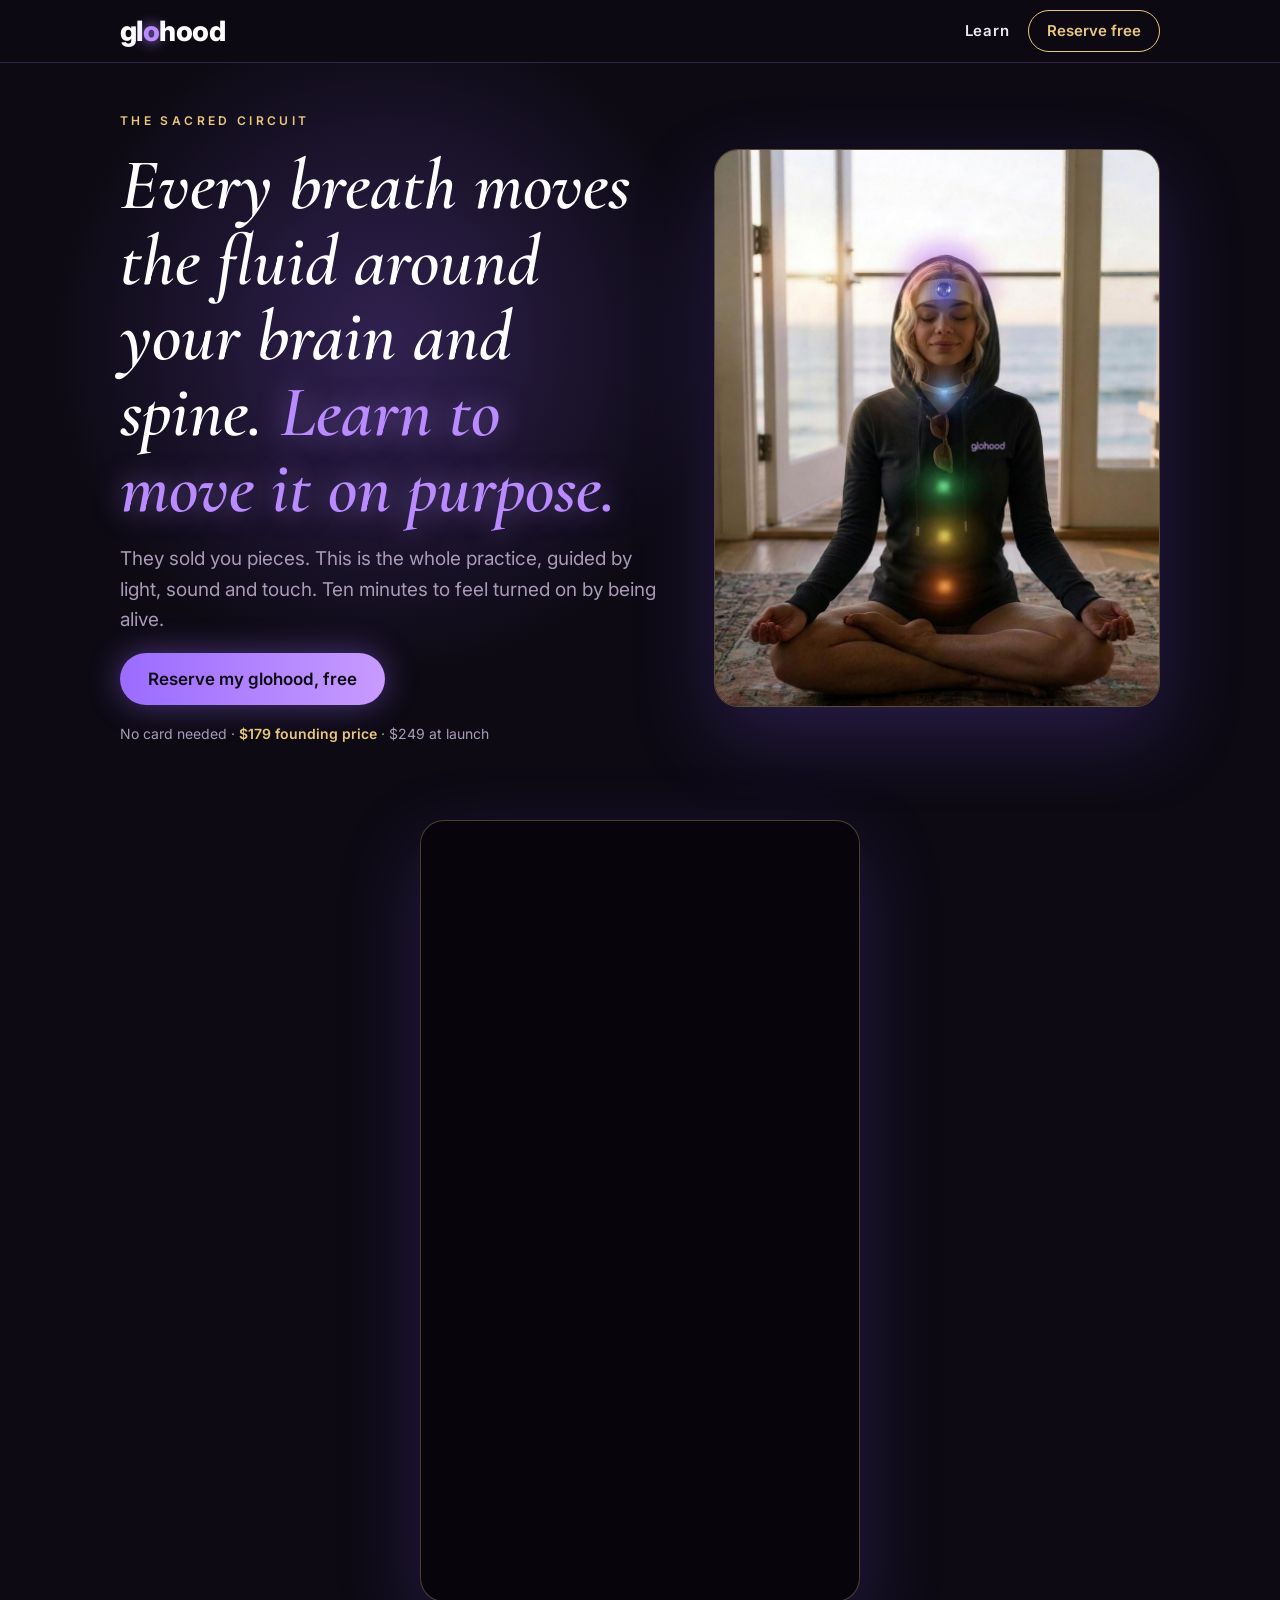
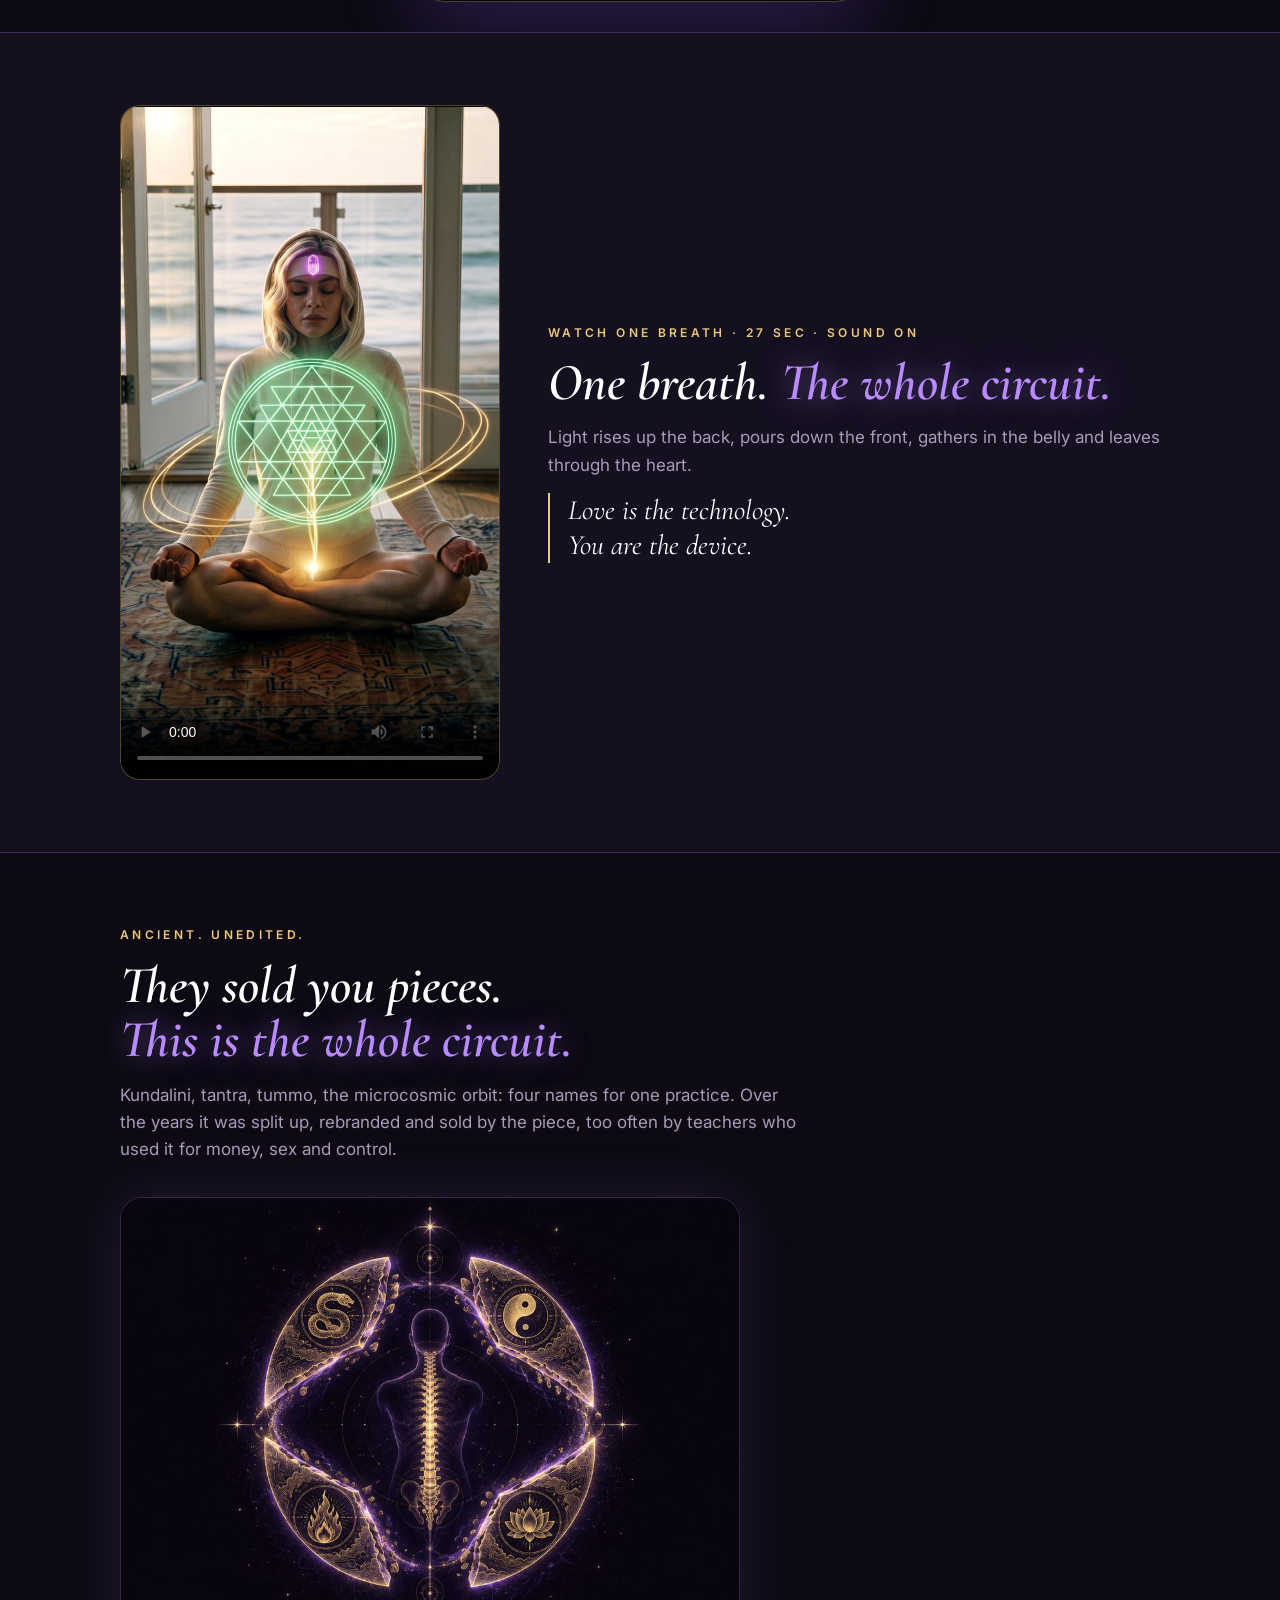
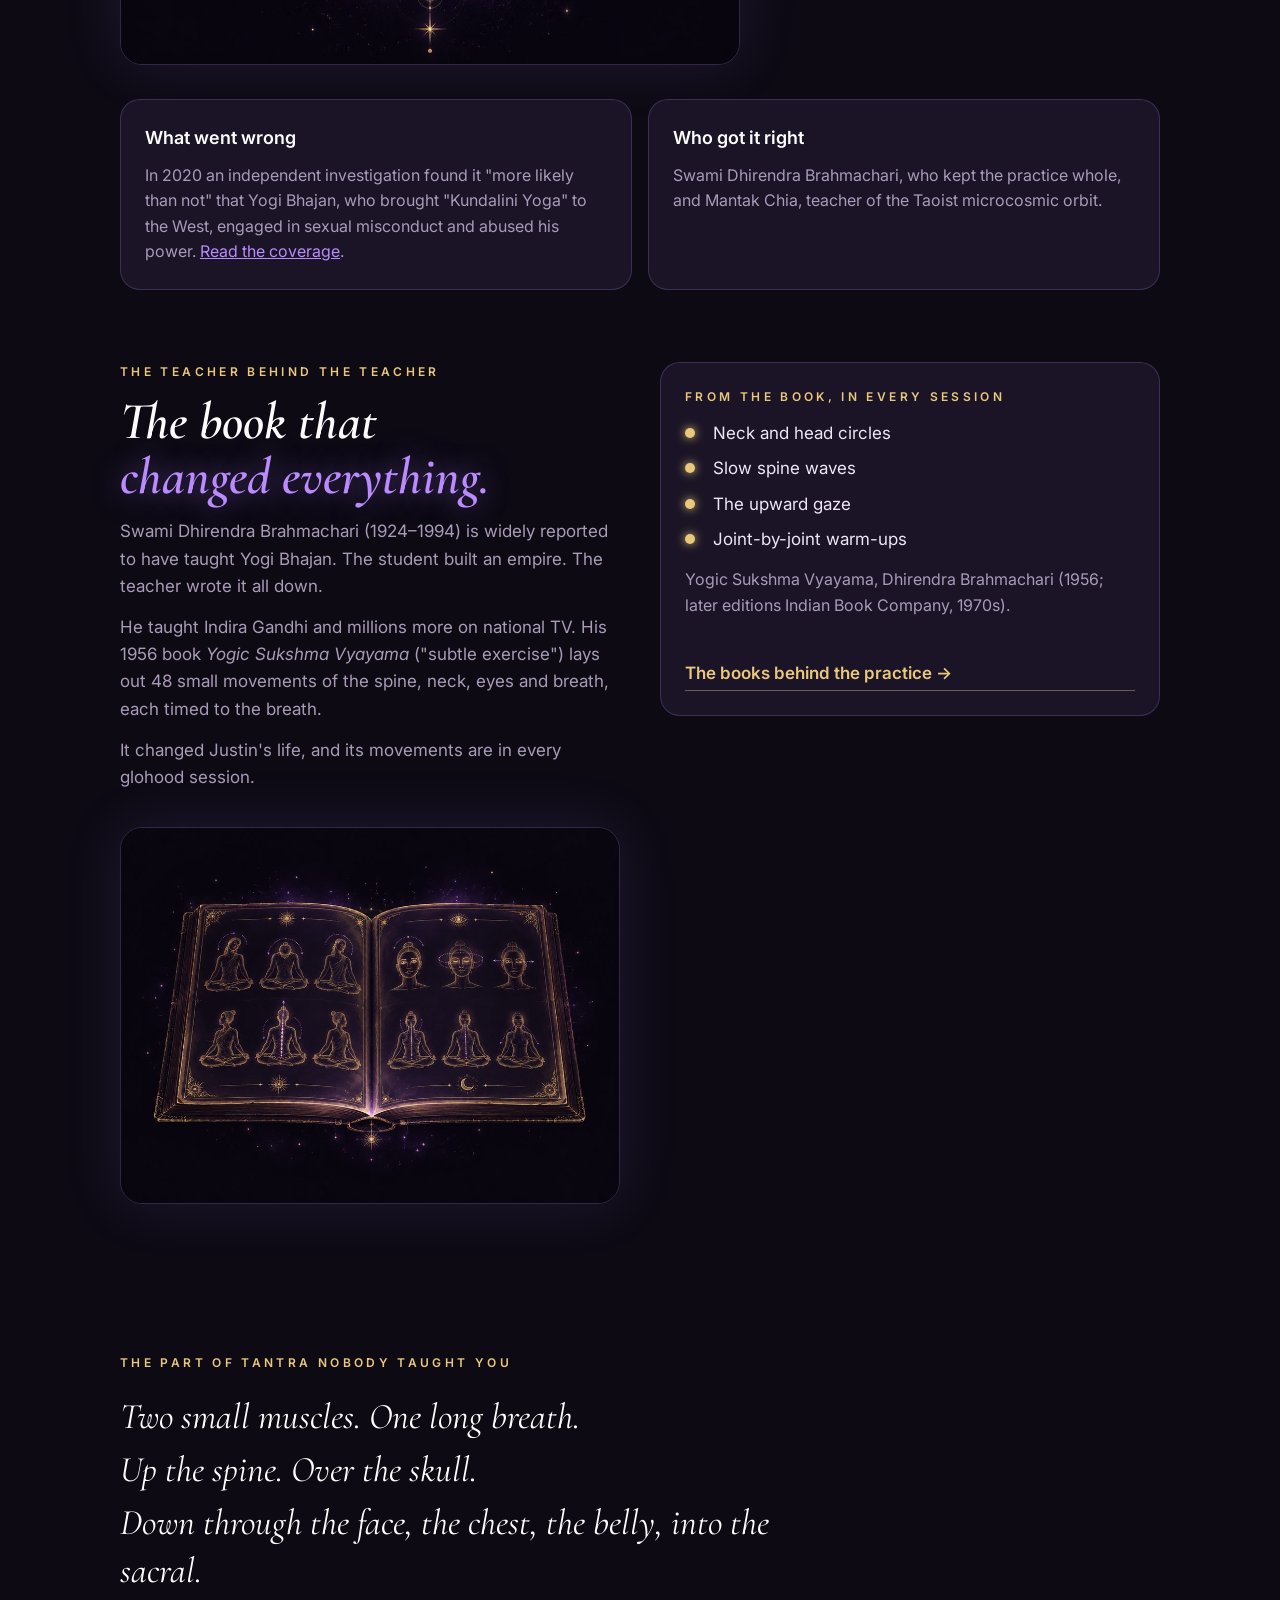
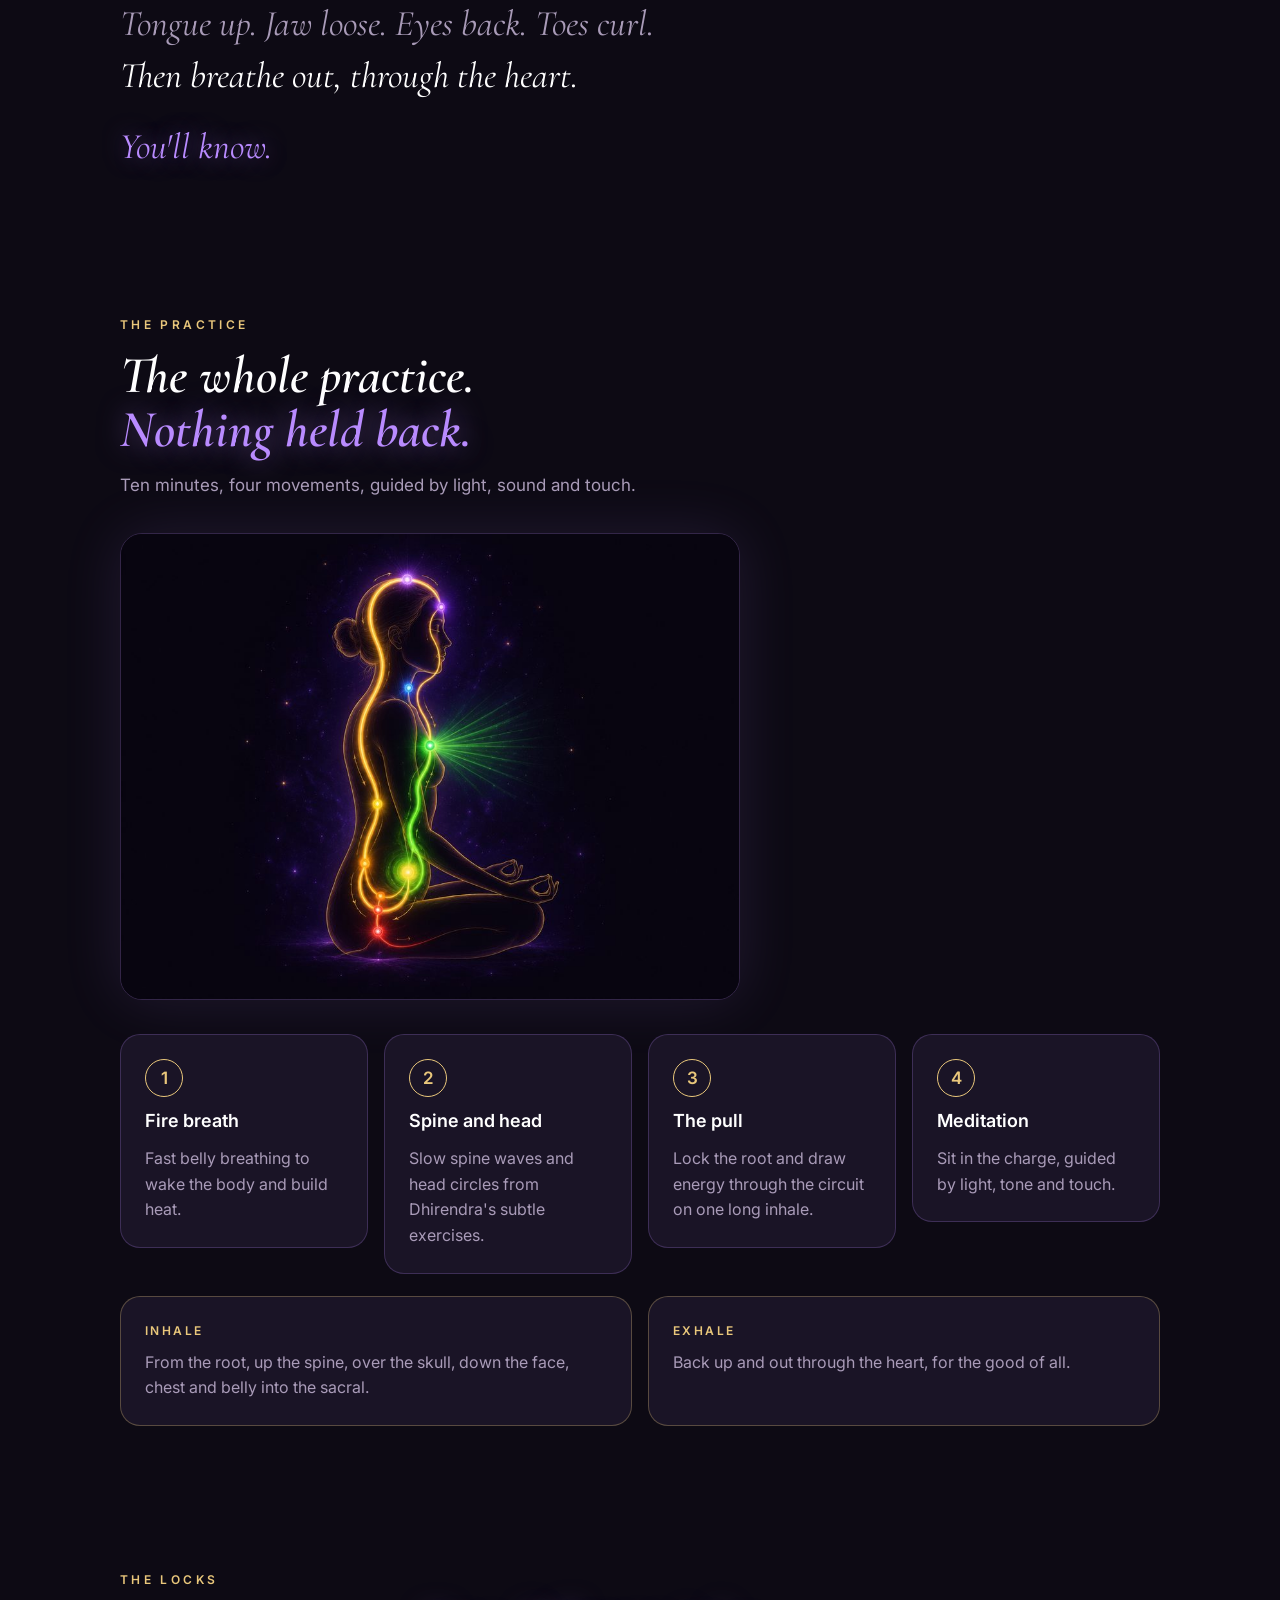
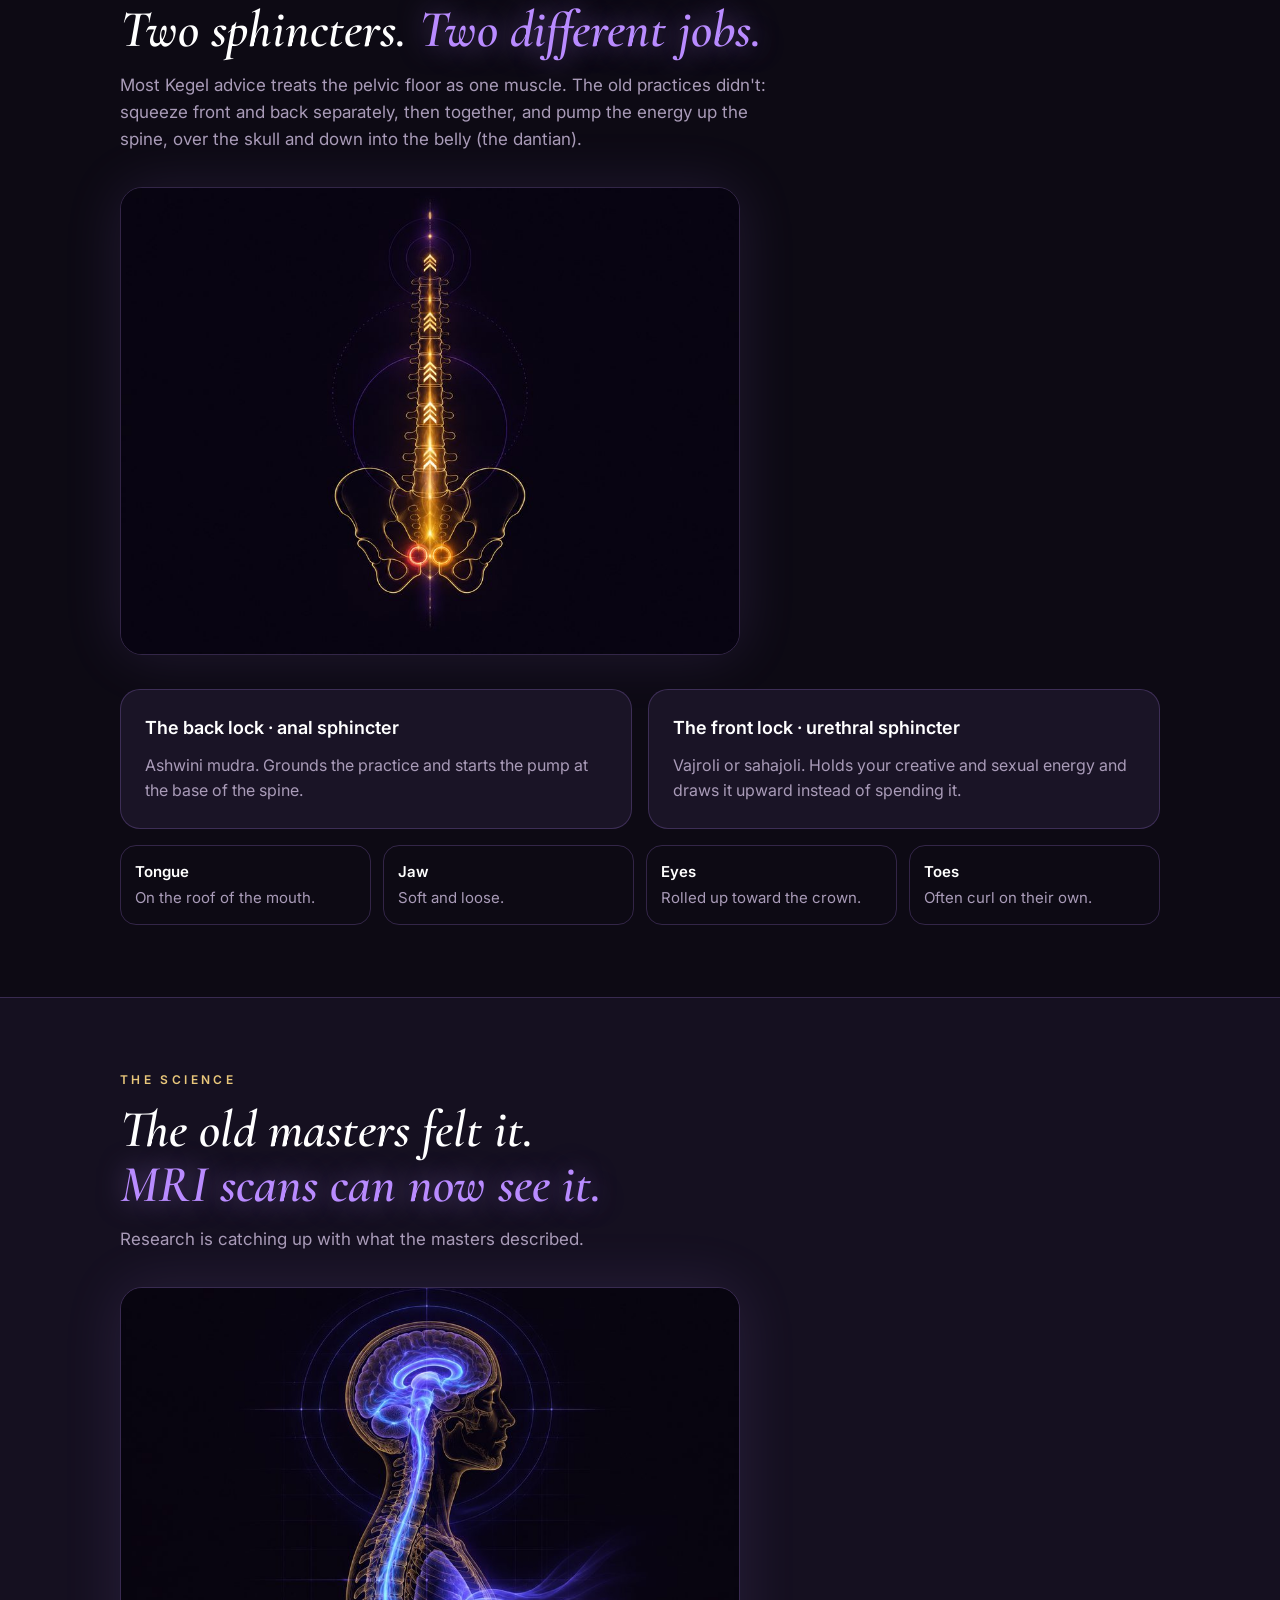
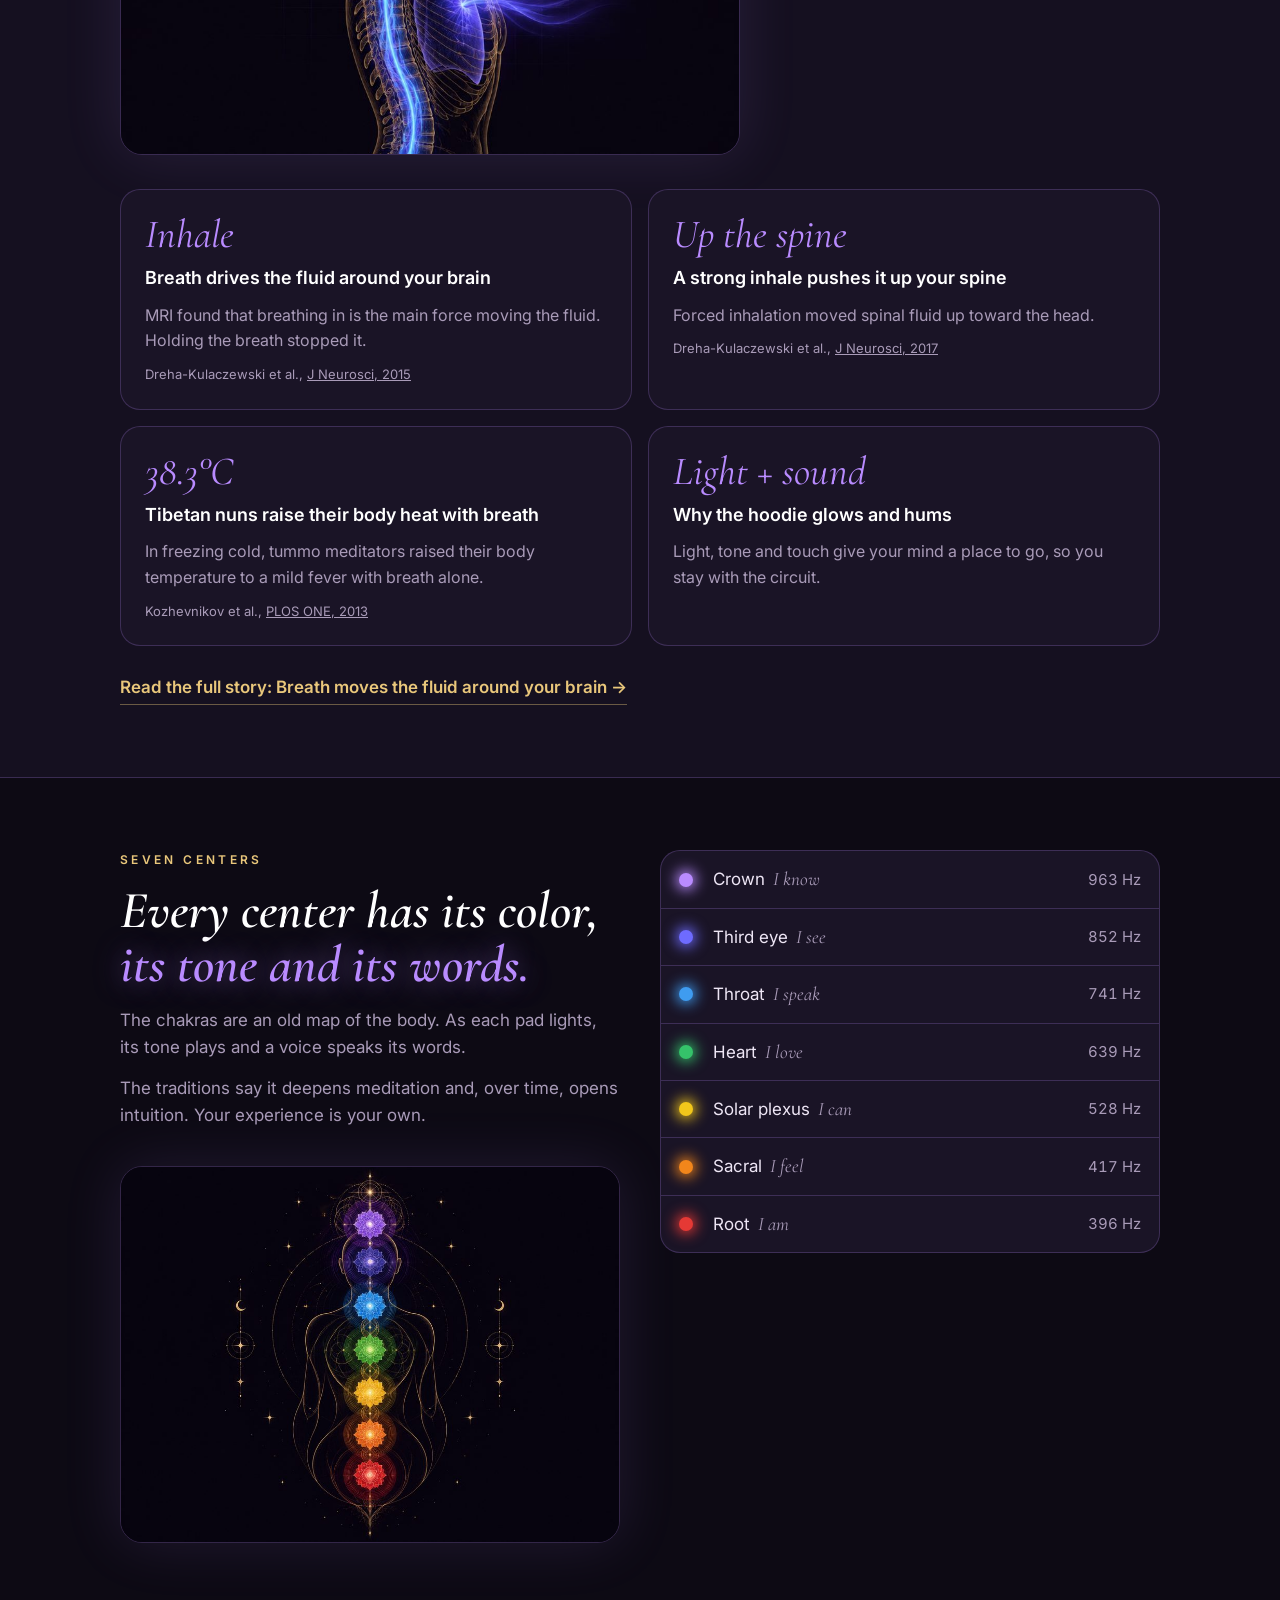
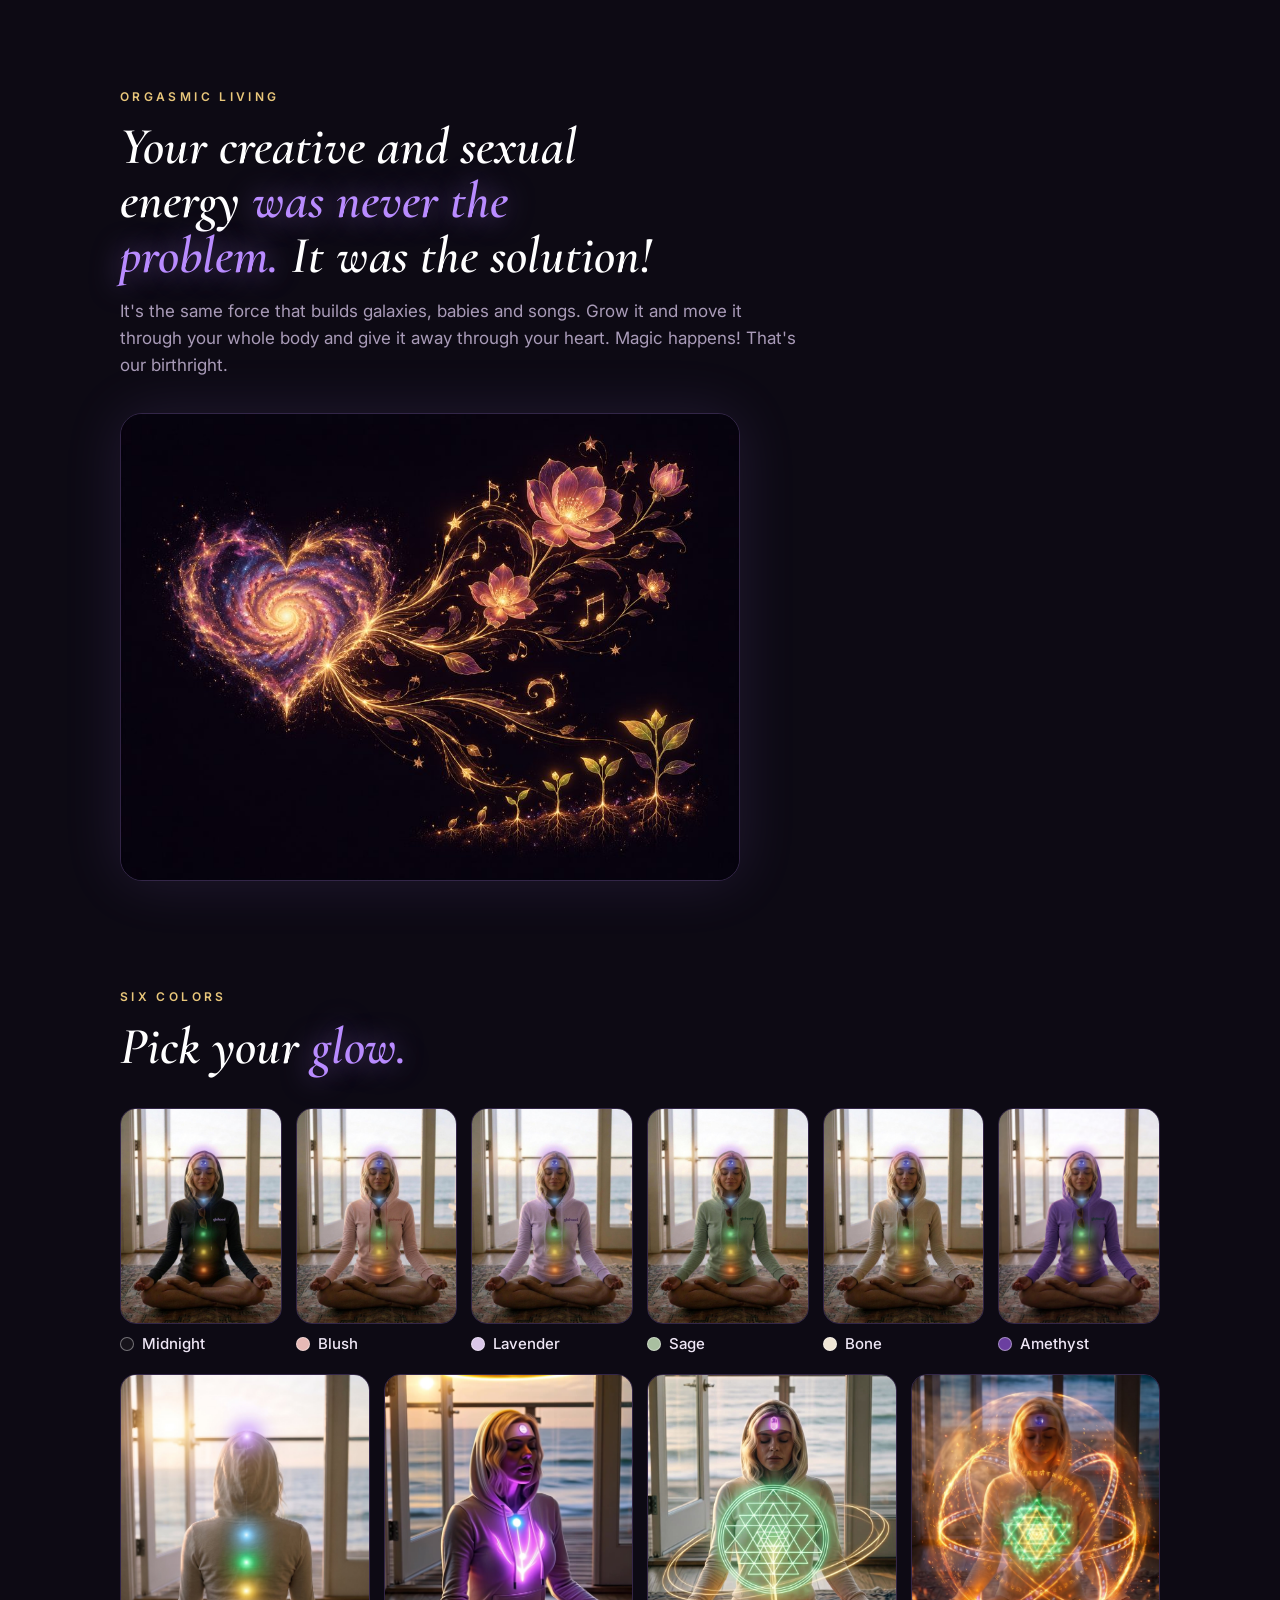
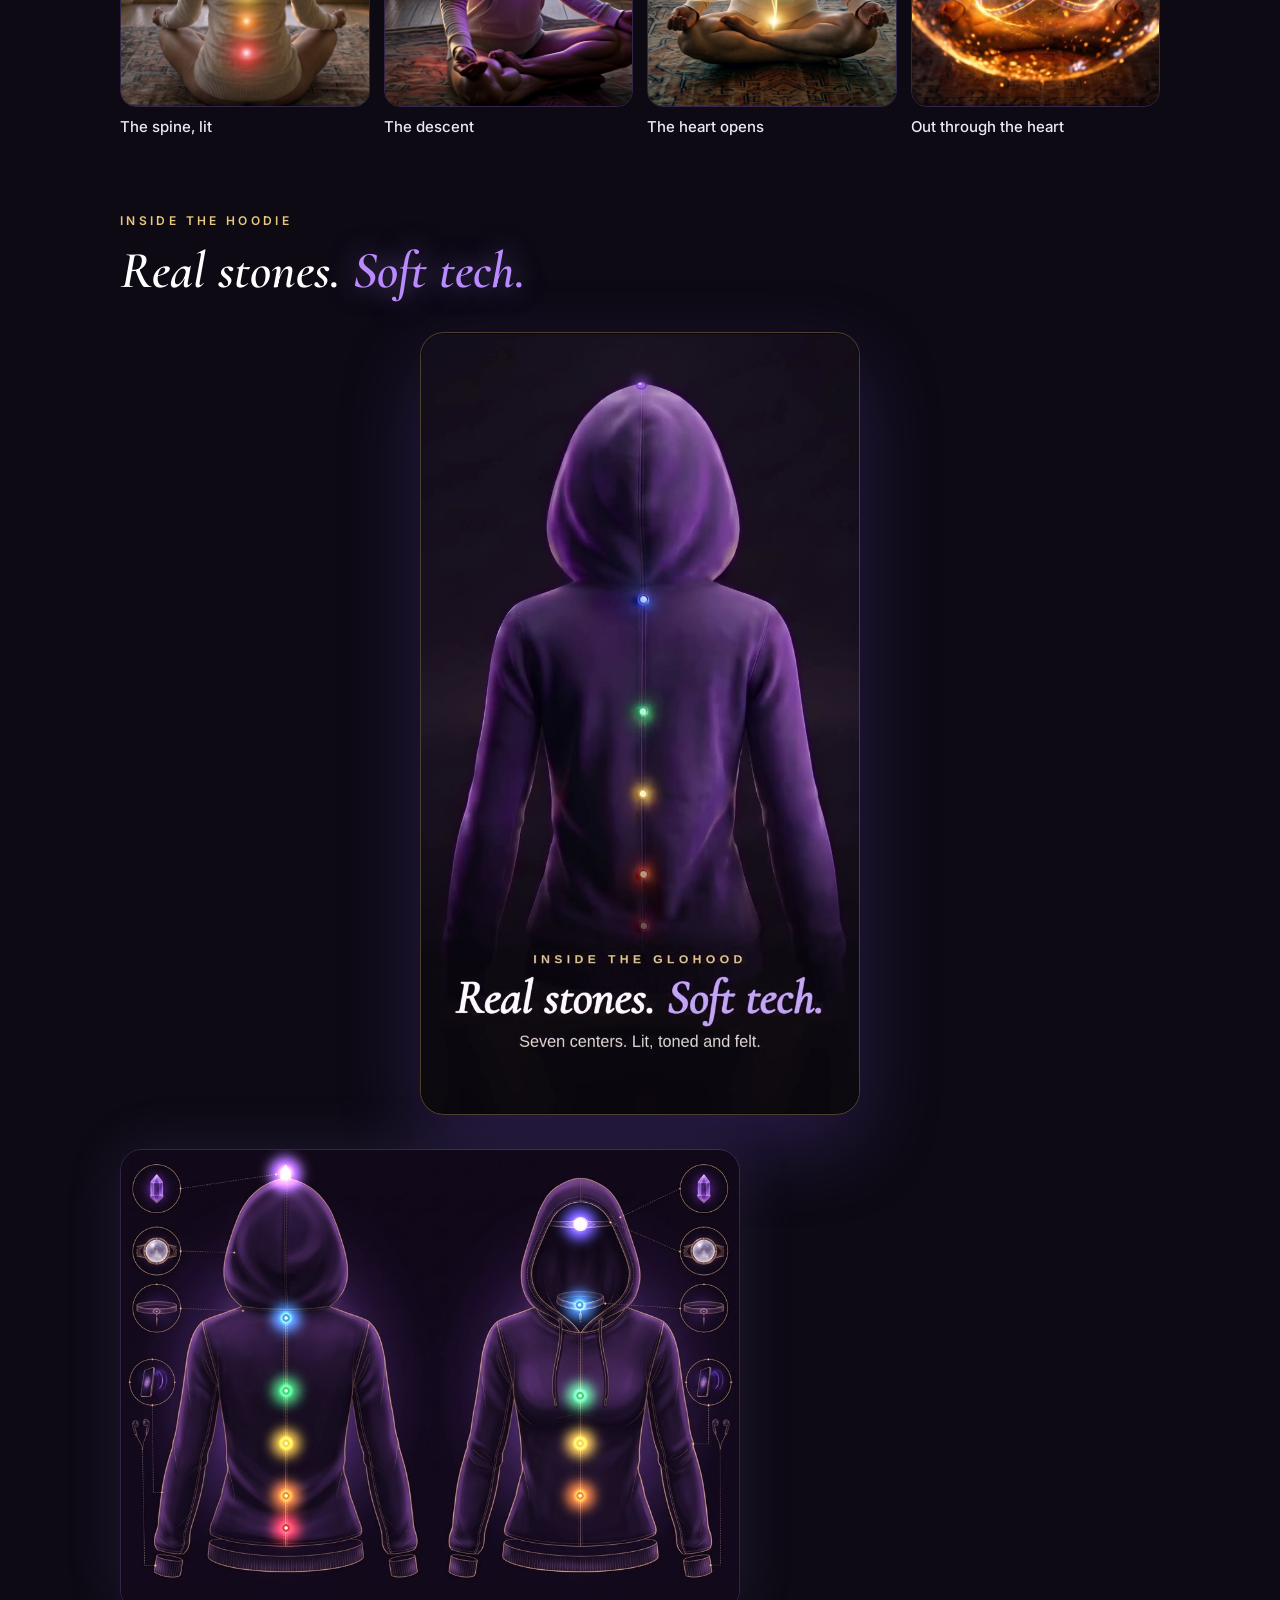
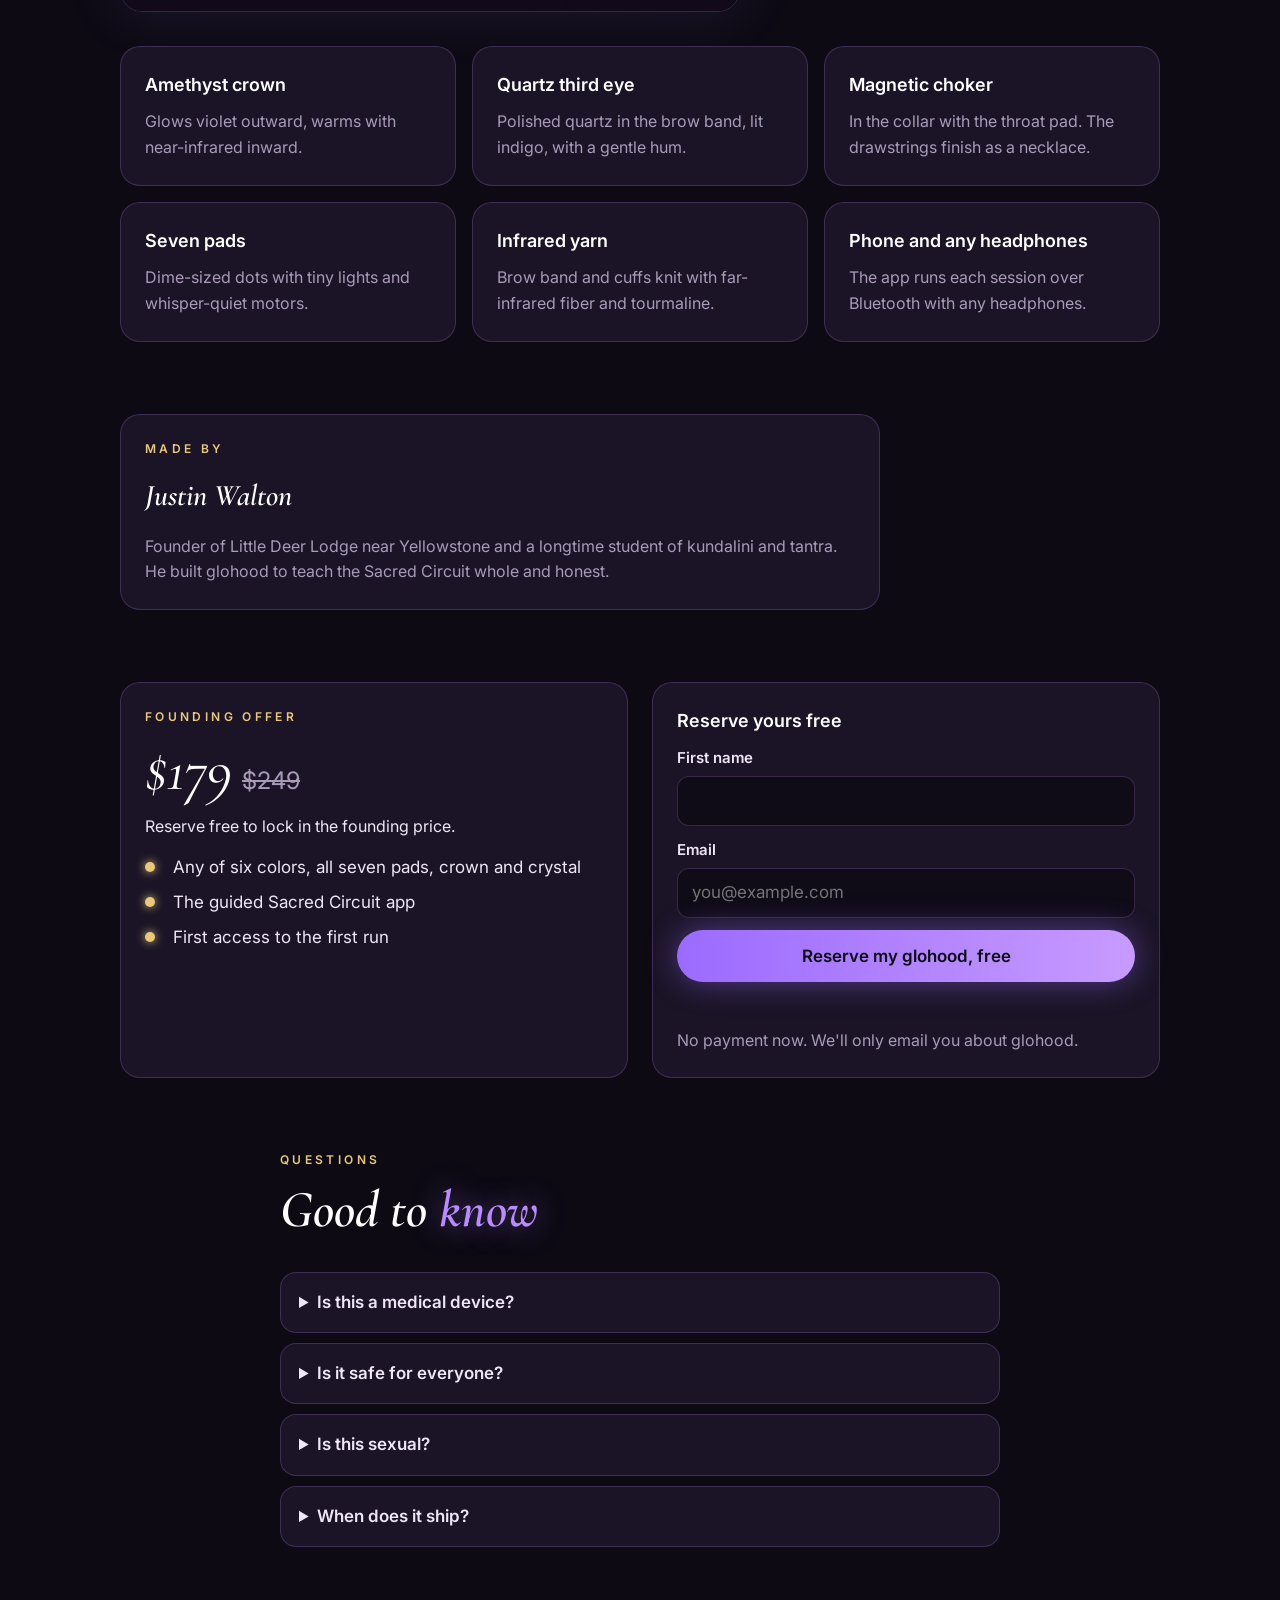
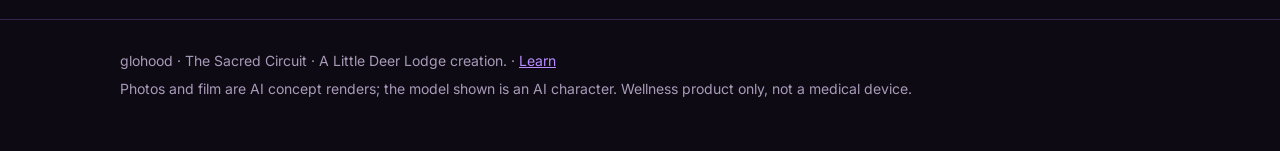
==== index.html @ 160826c7 "Add Learn section, first article, books, and Learn links on homepage Co-Authored-By: Claude Opus 5.5" ====
<!DOCTYPE html>
<html lang="en">
<head>
<meta charset="utf-8">
<meta name="viewport" content="width=device-width, initial-scale=1">
<title>glohood</title>
<meta name="description" content="The Sacred Circuit: a breath, lock and energy practice guided by light, sound and vibration, built into a hoodie.">
<meta property="og:title" content="glohood · The Sacred Circuit">
<meta property="og:description" content="Every breath moves the fluid around your brain and spine. Learn to move it on purpose.">
<meta property="og:image" content="https://glohood.com/c-midnight.jpg">
<link rel="preconnect" href="https://fonts.googleapis.com">
<link rel="preconnect" href="https://fonts.gstatic.com" crossorigin>
<link href="https://fonts.googleapis.com/css2?family=Cormorant+Garamond:ital,wght@0,500;0,600;1,500;1,600&family=Inter:wght@400;500;600;800&display=swap" rel="stylesheet">
<style>
:root{
  --night:#0D0A14; --night2:#151020; --card:#1A1426;
  --violet:#B98BFF; --violet-deep:#9B6BFF;
  --gold:#E9C77B; --text:#EEE6F5; --muted:#A99BB8; --line:rgba(185,139,255,.22);
  --display:"Cormorant Garamond", Georgia, "Times New Roman", serif;
  --body:"Inter", "Segoe UI", Arial, sans-serif;
  color-scheme: dark;
  /* layout: one narrow column on phones, two columns on wide screens; z-index ladder: content 1 < nav 10 */
}
*{box-sizing:border-box}
html{background:var(--night);scroll-behavior:smooth}
@media (prefers-reduced-motion:reduce){html{scroll-behavior:auto}}
body{margin:0;background:var(--night);color:var(--text);font-family:var(--body);font-size:17px;line-height:1.6}
img,video{max-width:100%;display:block}
a{color:var(--violet)}
:focus-visible{outline:2px solid var(--gold);outline-offset:3px}
.wrap{max-width:1080px;margin:0 auto;padding:0 20px}
section{padding:72px 0;scroll-margin-top:70px}
h1,h2,h3{margin:0;text-wrap:balance}
h1,h2{font-family:var(--display);font-style:italic;font-weight:600;color:#fff;line-height:1.05}
h1{font-size:clamp(42px,7vw,72px)}
h2{font-size:clamp(34px,5vw,52px)}
h1 em,h2 em{color:var(--violet);text-shadow:0 0 28px rgba(185,139,255,.55)}
h3{font-size:18px;font-weight:600;color:#fff}
p{margin:0}
.eye{font-size:12px;letter-spacing:.28em;text-transform:uppercase;color:var(--gold);font-weight:600}
.muted{color:var(--muted)}
.head{display:flex;flex-direction:column;gap:14px;max-width:680px;margin-bottom:34px}
.head p{color:var(--muted)}
.btn{display:inline-flex;align-items:center;justify-content:center;min-height:52px;padding:0 28px;border-radius:999px;font-weight:600;font-size:17px;text-decoration:none;border:0;cursor:pointer;font-family:var(--body)}
.btn-glow{background:linear-gradient(90deg,var(--violet-deep),#C79BFF);color:var(--night);box-shadow:0 0 32px rgba(155,107,255,.45)}
.btn-glow:hover{filter:brightness(1.08)}
.btn-gold{border:1px solid var(--gold);color:var(--gold);background:transparent;min-height:42px;padding:0 18px;font-size:15px}
.micro{font-size:14px;color:var(--muted)}
.micro b{color:var(--gold);font-weight:600}
.card{background:var(--card);border:1px solid var(--line);border-radius:20px;padding:24px;display:flex;flex-direction:column;gap:10px}
.card p{color:var(--muted);font-size:16px}

/* nav */
nav{position:sticky;top:0;z-index:10;background:rgba(13,10,20,.88);backdrop-filter:blur(10px);-webkit-backdrop-filter:blur(10px);border-bottom:1px solid var(--line)}
nav .wrap{display:flex;align-items:center;justify-content:space-between;min-height:62px;gap:12px}
.navr{display:flex;align-items:center;gap:14px}.navr .btn{white-space:nowrap}.navlink{color:var(--text);text-decoration:none;font-weight:600;font-size:15px;letter-spacing:.06em;padding:10px 4px}.navlink:hover{color:var(--gold)}.learnlink{display:inline-flex;align-items:center;gap:8px;margin-top:28px;color:var(--gold);font-weight:600;text-decoration:none;border-bottom:1px solid rgba(233,199,123,.4);padding-bottom:3px}.learnlink:hover{border-color:var(--gold)}
.logo{font-weight:800;font-size:28px;letter-spacing:-.02em;color:#fff;text-decoration:none}
.logo .o{color:var(--violet);text-shadow:0 0 14px #B98BFF}

/* hero */
.hero{position:relative;overflow:hidden;padding:48px 0 64px}
.hero:before{content:"";position:absolute;left:30%;top:-80px;width:720px;height:720px;transform:translateX(-50%);background:radial-gradient(circle,rgba(150,100,255,.26),rgba(13,10,20,0) 65%);pointer-events:none}
.hero .wrap{position:relative;display:grid;grid-template-columns:1.1fr .9fr;gap:48px;align-items:center}
.hero-copy{display:flex;flex-direction:column;gap:18px}
.hero-copy .lead{font-size:19px;color:var(--muted);max-width:34em}
.hero-img img{border-radius:24px;border:1px solid rgba(233,199,123,.35);aspect-ratio:4/5;object-fit:cover;object-position:50% 30%;width:100%;box-shadow:0 30px 80px rgba(120,80,220,.25)}

/* film */
.film{background:var(--night2);border-top:1px solid var(--line);border-bottom:1px solid var(--line)}
.film .wrap{display:grid;grid-template-columns:minmax(0,380px) 1fr;gap:48px;align-items:center}
.film video{width:100%;aspect-ratio:9/16;border-radius:20px;border:1px solid rgba(233,199,123,.35);background:#000}
blockquote{margin:0;font-family:var(--display);font-style:italic;font-size:28px;line-height:1.25;color:#fff;border-left:2px solid var(--gold);padding-left:18px}

/* poem */
.poem{text-align:left}
.poem .lines{font-family:var(--display);font-style:italic;font-size:clamp(26px,4vw,36px);line-height:1.35;color:#fff;max-width:720px;display:flex;flex-direction:column;gap:4px}
.poem .lines span.dim{color:var(--muted)}
.poem .lines .last{color:var(--violet);margin-top:18px;text-shadow:0 0 22px rgba(185,139,255,.5)}

/* steps */
.steps{list-style:none;margin:0;padding:0;display:grid;grid-template-columns:repeat(4,1fr);gap:16px;counter-reset:s}
.steps li{counter-increment:s}
.steps .card:before{content:counter(s);width:36px;height:36px;border-radius:50%;border:1px solid var(--gold);color:var(--gold);display:grid;place-items:center;font-weight:600}
.path{margin-top:22px;display:grid;grid-template-columns:1fr 1fr;gap:16px}
.path .card{border-color:rgba(233,199,123,.3)}
.path .tag{font-size:12px;letter-spacing:.2em;text-transform:uppercase;color:var(--gold);font-weight:600}

/* locks */
.two{display:grid;grid-template-columns:1fr 1fr;gap:16px}
.cue{display:grid;grid-template-columns:repeat(4,1fr);gap:12px;margin-top:16px}
.cue div{border:1px solid var(--line);border-radius:16px;padding:14px;font-size:15px;color:var(--muted)}
.cue b{display:block;color:#fff;font-weight:600;margin-bottom:2px}

/* science */
.sci{display:grid;grid-template-columns:repeat(2,1fr);gap:16px}
.sci .stat{font-family:var(--display);font-style:italic;font-size:40px;line-height:1;color:var(--violet)}
.src{font-size:13px;color:var(--muted)}
.src a{color:var(--muted)}

/* chakras */
.centers{list-style:none;margin:0;padding:0;border:1px solid var(--line);border-radius:20px;overflow:hidden;background:var(--card)}
.centers li{display:grid;grid-template-columns:20px 1fr auto;gap:14px;align-items:center;padding:13px 18px;border-bottom:1px solid var(--line)}
.centers li:last-child{border-bottom:0}
.dot{width:14px;height:14px;border-radius:50%;background:var(--c);box-shadow:0 0 14px 3px var(--c)}
.iam{font-family:var(--display);font-style:italic;color:var(--muted);margin-left:8px;font-size:19px}
.hz{color:var(--muted);font-size:15px;font-variant-numeric:tabular-nums}
.ill{margin:0 0 34px;max-width:620px;border-radius:22px;overflow:hidden;border:1px solid var(--line);box-shadow:0 0 60px rgba(185,139,255,.12)}
.ill img{display:block;width:100%;height:auto}
.split .ill{margin:22px 0 0}
.inside-vid{padding:10px 0 30px}.inside-vid video{display:block;width:100%;max-width:440px;margin:0 auto;aspect-ratio:9/16;border-radius:24px;border:1px solid rgba(233,199,123,.3);box-shadow:0 30px 80px rgba(120,80,220,.25);background:#07050b}
.split{display:grid;grid-template-columns:1fr 1fr;gap:40px;align-items:start}

/* colors / gallery */
.colors{display:grid;grid-template-columns:repeat(6,1fr);gap:14px}
figure{margin:0;display:flex;flex-direction:column;gap:8px}
.colors img,.gallery img{width:100%;aspect-ratio:3/4;object-fit:cover;border-radius:16px;border:1px solid var(--line)}
figcaption{display:flex;align-items:center;gap:8px;font-size:15px;color:var(--text);font-weight:500}
.sw{width:14px;height:14px;border-radius:50%;border:1px solid rgba(255,255,255,.4);flex:none}
.gallery{display:grid;grid-template-columns:repeat(4,1fr);gap:14px;margin-top:18px}
.mats{display:grid;grid-template-columns:repeat(3,1fr);gap:16px}

/* offer */
.offer{display:grid;grid-template-columns:1fr 1fr;gap:24px}
.big{font-family:var(--display);font-style:italic;font-size:60px;line-height:1;color:#fff}
.strike{text-decoration:line-through;color:var(--muted);font-size:24px;margin-left:10px;font-family:var(--body);font-style:normal}
.ticks{list-style:none;margin:0;padding:0;display:flex;flex-direction:column;gap:8px;color:var(--text)}
.ticks li{display:grid;grid-template-columns:20px 1fr;gap:8px}
.ticks li:before{content:"";width:10px;height:10px;margin-top:8px;border-radius:50%;background:var(--gold);box-shadow:0 0 10px var(--gold)}
form{display:flex;flex-direction:column;gap:12px}
label{font-weight:600;font-size:15px}
input{font:inherit;font-size:17px;min-height:50px;padding:0 14px;border-radius:12px;border:1px solid var(--line);background:#0F0B17;color:var(--text);width:100%}
input:focus{border-color:var(--violet)}
.field{display:flex;flex-direction:column;gap:6px}
.msg{min-height:24px;font-size:16px}
.msg.ok{color:#9BE7B0}.msg.err{color:#FF9B9B}

/* faq */
details{background:var(--card);border:1px solid var(--line);border-radius:16px;padding:16px 18px}
details+details{margin-top:10px}
summary{cursor:pointer;font-weight:600}
details p{margin-top:10px;color:var(--muted)}

footer{border-top:1px solid var(--line);padding:30px 0 50px;font-size:14px;color:var(--muted)}
footer .wrap{display:flex;flex-direction:column;gap:6px}

@media (max-width:900px){
  .steps{grid-template-columns:1fr 1fr}
  .colors{grid-template-columns:repeat(3,1fr)}
  .mats{grid-template-columns:1fr 1fr}
  .cue{grid-template-columns:1fr 1fr}
}
@media (max-width:760px){
  section{padding:56px 0}
  .hero{padding-top:30px}
  .hero .wrap,.film .wrap,.split,.offer,.two,.sci,.path{grid-template-columns:1fr}
  .hero-img img{aspect-ratio:4/3}
  .film video{max-width:400px;margin:0 auto}
  .colors{grid-template-columns:1fr 1fr}
  .gallery{grid-template-columns:1fr 1fr}
  .mats,.steps{grid-template-columns:1fr}
}
@media (max-width:420px){ .btn-glow{width:100%} }
</style>
</head>
<body>

<nav aria-label="Main">
  <div class="wrap">
    <a class="logo" href="#top">gl<span class="o">o</span>hood</a>
    <div class="navr"><a class="navlink" href="/learn/">Learn</a><a class="btn btn-gold" href="#reserve" data-cta="nav">Reserve free</a></div>
  </div>
</nav>

<header class="hero" id="top">
  <div class="wrap">
    <div class="hero-copy">
      <span class="eye">The Sacred Circuit</span>
      <h1>Every breath moves the fluid around your brain and spine. <em>Learn to move it on purpose.</em></h1>
      <p class="lead">They sold you pieces. This is the whole practice, guided by light, sound and touch. Ten minutes to feel turned on by being alive.</p>
      <div><a class="btn btn-glow" href="#reserve" data-cta="hero">Reserve my glohood, free</a></div>
      <p class="micro">No card needed · <b>$179 founding price</b> · $249 at launch</p>
    </div>
    <div class="hero-img"><img src="c-midnight.jpg" alt="A woman meditating in a midnight glohood, pads glowing in chakra colors"></div>
  </div>
</header>

<section class="inside-vid" aria-label="Inside the glohood">
  <div class="wrap">
    <video src="https://d2ol7oe51mr4n9.cloudfront.net/user_3Drbwyhih8zMI5PH5GwlVDdw9tV/8ece15ed-48b4-4ce9-a68a-af962636c63d.mp4" poster="https://d2ol7oe51mr4n9.cloudfront.net/user_3Drbwyhih8zMI5PH5GwlVDdw9tV/788e4407-2828-48c7-8a13-9973fe240c6a.jpg" autoplay muted loop playsinline preload="metadata" aria-label="The glohood turning in parts, showing each of its twelve lights front and back"></video>
  </div>
</section>

<section class="film" id="film">
  <div class="wrap">
    <video src="film.mp4?v=7" poster="poster.jpg?v=6" controls playsinline preload="metadata" aria-label="glohood film, 27 seconds"></video>
    <div class="head" style="margin:0">
      <span class="eye">Watch one breath · 27 sec · sound on</span>
      <h2>One breath. <em>The whole circuit.</em></h2>
      <p>Light rises up the back, pours down the front, gathers in the belly and leaves through the heart.</p>
      <blockquote>Love is the technology.<br>You are the device.</blockquote>
    </div>
  </div>
</section>

<section>
  <div class="wrap">
    <div class="head">
      <span class="eye">Ancient. Unedited.</span>
      <h2>They sold you pieces. <em>This is the whole circuit.</em></h2>
      <p>Kundalini, tantra, tummo, the microcosmic orbit: four names for one practice. Over the years it was split up, rebranded and sold by the piece, too often by teachers who used it for money, sex and control.</p>
    </div>
    <figure class="ill"><img src="ill-circuit-pieces.jpg" alt="Four broken pieces of an ancient practice joining back into one ring of light around the spine" loading="lazy" width="960" height="723"></figure>
    <div class="two">
      <div class="card">
        <h3>What went wrong</h3>
        <p>In 2020 an independent investigation found it "more likely than not" that Yogi Bhajan, who brought "Kundalini Yoga" to the West, engaged in sexual misconduct and abused his power. <a href="https://www.santafenewmexican.com/news/local_news/hbo-series-spotlights-prot-g-of-tarnished-yogi-bhajan-and-yoga-movement-with-ties-to/article_7bfda452-8fc3-11ef-a1c3-032b5a0cd4fe.html" target="_blank" rel="noopener">Read the coverage</a>.</p>
      </div>
      <div class="card">
        <h3>Who got it right</h3>
        <p>Swami Dhirendra Brahmachari, who kept the practice whole, and Mantak Chia, teacher of the Taoist microcosmic orbit.</p>
      </div>
    </div>
  </div>
</section>

<section id="teacher" style="padding-top:0">
  <div class="wrap split">
    <div class="head" style="margin:0">
      <span class="eye">The teacher behind the teacher</span>
      <h2>The book that <em>changed everything.</em></h2>
      <p>Swami Dhirendra Brahmachari (1924–1994) is widely reported to have taught Yogi Bhajan. The student built an empire. The teacher wrote it all down.</p>
      <p>He taught Indira Gandhi and millions more on national TV. His 1956 book <em>Yogic Sukshma Vyayama</em> ("subtle exercise") lays out 48 small movements of the spine, neck, eyes and breath, each timed to the breath.</p>
      <p>It changed Justin's life, and its movements are in every glohood session.</p>
      <figure class="ill"><img src="ill-book.jpg" alt="An old glowing book of subtle yoga movements" loading="lazy" width="960" height="723"></figure>
    </div>
    <div class="card" style="gap:14px">
      <span class="eye">From the book, in every session</span>
      <ul class="ticks">
        <li>Neck and head circles</li>
        <li>Slow spine waves</li>
        <li>The upward gaze</li>
        <li>Joint-by-joint warm-ups</li>
      </ul>
      <p class="src">Yogic Sukshma Vyayama, Dhirendra Brahmachari (1956; later editions Indian Book Company, 1970s).</p>
      <a class="learnlink" href="/learn/#books">The books behind the practice &rarr;</a>
    </div>
  </div>
</section>

<section class="poem">
  <div class="wrap">
    <span class="eye">The part of tantra nobody taught you</span>
    <div class="lines" style="margin-top:18px">
      <span>Two small muscles. One long breath.</span>
      <span>Up the spine. Over the skull.</span>
      <span>Down through the face, the chest, the belly, into the sacral.</span>
      <span class="dim">Tongue up. Jaw loose. Eyes back. Toes curl.</span>
      <span>Then breathe out, through the heart.</span>
      <span class="last">You'll know.</span>
    </div>
  </div>
</section>

<section id="practice">
  <div class="wrap">
    <div class="head">
      <span class="eye">The practice</span>
      <h2>The whole practice. <em>Nothing held back.</em></h2>
      <p>Ten minutes, four movements, guided by light, sound and touch.</p>
    </div>
    <figure class="ill"><img src="ill-practice.jpg" alt="The Sacred Circuit: light rising up the back, over the head, down the front and out through the heart" loading="lazy" width="960" height="723"></figure>
    <ol class="steps">
      <li><div class="card"><h3>Fire breath</h3><p>Fast belly breathing to wake the body and build heat.</p></div></li>
      <li><div class="card"><h3>Spine and head</h3><p>Slow spine waves and head circles from Dhirendra's subtle exercises.</p></div></li>
      <li><div class="card"><h3>The pull</h3><p>Lock the root and draw energy through the circuit on one long inhale.</p></div></li>
      <li><div class="card"><h3>Meditation</h3><p>Sit in the charge, guided by light, tone and touch.</p></div></li>
    </ol>
    <div class="path">
      <div class="card"><span class="tag">Inhale</span><p>From the root, up the spine, over the skull, down the face, chest and belly into the sacral.</p></div>
      <div class="card"><span class="tag">Exhale</span><p>Back up and out through the heart, for the good of all.</p></div>
    </div>
  </div>
</section>

<section>
  <div class="wrap">
    <div class="head">
      <span class="eye">The locks</span>
      <h2>Two sphincters. <em>Two different jobs.</em></h2>
      <p>Most Kegel advice treats the pelvic floor as one muscle. The old practices didn't: squeeze front and back separately, then together, and pump the energy up the spine, over the skull and down into the belly (the dantian).</p>
    </div>
    <figure class="ill"><img src="ill-locks.jpg" alt="Two glowing locks at the base of the spine pumping light upward" loading="lazy" width="960" height="723"></figure>
    <div class="two">
      <div class="card"><h3>The back lock · anal sphincter</h3><p>Ashwini mudra. Grounds the practice and starts the pump at the base of the spine.</p></div>
      <div class="card"><h3>The front lock · urethral sphincter</h3><p>Vajroli or sahajoli. Holds your creative and sexual energy and draws it upward instead of spending it.</p></div>
    </div>
    <div class="cue">
      <div><b>Tongue</b>On the roof of the mouth.</div>
      <div><b>Jaw</b>Soft and loose.</div>
      <div><b>Eyes</b>Rolled up toward the crown.</div>
      <div><b>Toes</b>Often curl on their own.</div>
    </div>
  </div>
</section>

<section style="background:var(--night2);border-top:1px solid var(--line);border-bottom:1px solid var(--line)">
  <div class="wrap">
    <div class="head">
      <span class="eye">The science</span>
      <h2>The old masters felt it. <em>MRI scans can now see it.</em></h2>
      <p>Research is catching up with what the masters described.</p>
    </div>
    <figure class="ill"><img src="ill-science.jpg" alt="Glowing fluid rising up the spine and around the brain" loading="lazy" width="960" height="723"></figure>
    <div class="sci">
      <div class="card"><span class="stat">Inhale</span><h3>Breath drives the fluid around your brain</h3><p>MRI found that breathing in is the main force moving the fluid. Holding the breath stopped it.</p><span class="src">Dreha-Kulaczewski et al., <a href="https://pubmed.ncbi.nlm.nih.gov/25673843/" target="_blank" rel="noopener">J Neurosci, 2015</a></span></div>
      <div class="card"><span class="stat">Up the spine</span><h3>A strong inhale pushes it up your spine</h3><p>Forced inhalation moved spinal fluid up toward the head.</p><span class="src">Dreha-Kulaczewski et al., <a href="https://pmc.ncbi.nlm.nih.gov/articles/PMC6596847" target="_blank" rel="noopener">J Neurosci, 2017</a></span></div>
      <div class="card"><span class="stat">38.3°C</span><h3>Tibetan nuns raise their body heat with breath</h3><p>In freezing cold, tummo meditators raised their body temperature to a mild fever with breath alone.</p><span class="src">Kozhevnikov et al., <a href="https://doi.org/10.1371/journal.pone.0058244" target="_blank" rel="noopener">PLOS ONE, 2013</a></span></div>
      <div class="card"><span class="stat">Light + sound</span><h3>Why the hoodie glows and hums</h3><p>Light, tone and touch give your mind a place to go, so you stay with the circuit.</p></div>
    </div>
    <a class="learnlink" href="/learn/breath-moves-the-fluid/">Read the full story: Breath moves the fluid around your brain &rarr;</a>
  </div>
</section>

<section>
  <div class="wrap split">
    <div class="head" style="margin:0">
      <span class="eye">Seven centers</span>
      <h2>Every center has its color, <em>its tone and its words.</em></h2>
      <p>The chakras are an old map of the body. As each pad lights, its tone plays and a voice speaks its words.</p>
      <p>The traditions say it deepens meditation and, over time, opens intuition. Your experience is your own.</p>
      <figure class="ill"><img src="ill-centers.jpg" alt="Seven glowing chakra lotuses stacked along the spine" loading="lazy" width="960" height="723"></figure>
    </div>
    <ul class="centers">
      <li><span class="dot" style="--c:#B98BFF"></span><span>Crown<span class="iam">I know</span></span><span class="hz">963 Hz</span></li>
      <li><span class="dot" style="--c:#6E6BFF"></span><span>Third eye<span class="iam">I see</span></span><span class="hz">852 Hz</span></li>
      <li><span class="dot" style="--c:#3F9CF0"></span><span>Throat<span class="iam">I speak</span></span><span class="hz">741 Hz</span></li>
      <li><span class="dot" style="--c:#35C26A"></span><span>Heart<span class="iam">I love</span></span><span class="hz">639 Hz</span></li>
      <li><span class="dot" style="--c:#F2C71B"></span><span>Solar plexus<span class="iam">I can</span></span><span class="hz">528 Hz</span></li>
      <li><span class="dot" style="--c:#F2861B"></span><span>Sacral<span class="iam">I feel</span></span><span class="hz">417 Hz</span></li>
      <li><span class="dot" style="--c:#E53935"></span><span>Root<span class="iam">I am</span></span><span class="hz">396 Hz</span></li>
    </ul>
  </div>
</section>

<section>
  <div class="wrap">
    <div class="head">
      <span class="eye">Orgasmic living</span>
      <h2>Your creative and sexual energy <em>was never the problem.</em> It was the solution!</h2>
      <p>It's the same force that builds galaxies, babies and songs. Grow it and move it through your whole body and give it away through your heart. Magic happens! That's our birthright.</p>
    </div>
    <figure class="ill"><img src="ill-heart.jpg" alt="A heart made of a galaxy pouring out flowers, music and new life" loading="lazy" width="960" height="723"></figure>
  </div>
</section>

<section id="colors" style="padding-top:0">
  <div class="wrap">
    <div class="head">
      <span class="eye">Six colors</span>
      <h2>Pick your <em>glow.</em></h2>
    </div>
    <div class="colors">
      <figure><img src="c-midnight.jpg" alt="Midnight glohood" loading="lazy"><figcaption><span class="sw" style="background:#16131A"></span>Midnight</figcaption></figure>
      <figure><img src="c-blush.jpg" alt="Blush glohood" loading="lazy"><figcaption><span class="sw" style="background:#E7B9B6"></span>Blush</figcaption></figure>
      <figure><img src="c-lavender.jpg" alt="Lavender glohood" loading="lazy"><figcaption><span class="sw" style="background:#D9C6E8"></span>Lavender</figcaption></figure>
      <figure><img src="c-sage.jpg" alt="Sage glohood" loading="lazy"><figcaption><span class="sw" style="background:#A9BFA0"></span>Sage</figcaption></figure>
      <figure><img src="c-bone.jpg" alt="Bone glohood" loading="lazy"><figcaption><span class="sw" style="background:#EFE6D6"></span>Bone</figcaption></figure>
      <figure><img src="c-amethyst.jpg" alt="Amethyst glohood" loading="lazy"><figcaption><span class="sw" style="background:#6B3FA0"></span>Amethyst</figcaption></figure>
    </div>
    <div class="gallery">
      <figure><img src="back.jpg" alt="Back view with seven pads glowing up the spine" loading="lazy"><figcaption>The spine, lit</figcaption></figure>
      <figure><img src="bliss.jpg" alt="Head tilted back under a golden halo" loading="lazy"><figcaption>The descent</figcaption></figure>
      <figure><img src="heart.jpg" alt="An ethereal green Sri Yantra growing from her heart" loading="lazy"><figcaption>The heart opens</figcaption></figure>
      <figure><img src="orb.jpg" alt="Seated inside a ball of light" loading="lazy"><figcaption>Out through the heart</figcaption></figure>
    </div>
  </div>
</section>

<section style="padding-top:0">
  <div class="wrap">
    <div class="head">
      <span class="eye">Inside the hoodie</span>
      <h2>Real stones. <em>Soft tech.</em></h2>
    </div>
    <div class="inside-vid" style="padding:0 0 34px"><video src="inside.mp4?v=1" poster="inside-poster.jpg" autoplay muted loop playsinline preload="metadata" aria-label="The glohood turning, showing each light and part"></video></div>
    <figure class="ill"><img src="ill-hoodie.jpg?v=4" alt="The glohood hoodie shown in parts: amethyst crown, quartz, choker, seven pads and phone" loading="lazy" width="960" height="723"></figure>
    <div class="mats">
      <div class="card"><h3>Amethyst crown</h3><p>Glows violet outward, warms with near-infrared inward.</p></div>
      <div class="card"><h3>Quartz third eye</h3><p>Polished quartz in the brow band, lit indigo, with a gentle hum.</p></div>
      <div class="card"><h3>Magnetic choker</h3><p>In the collar with the throat pad. The drawstrings finish as a necklace.</p></div>
      <div class="card"><h3>Seven pads</h3><p>Dime-sized dots with tiny lights and whisper-quiet motors.</p></div>
      <div class="card"><h3>Infrared yarn</h3><p>Brow band and cuffs knit with far-infrared fiber and tourmaline.</p></div>
      <div class="card"><h3>Phone and any headphones</h3><p>The app runs each session over Bluetooth with any headphones.</p></div>
    </div>
  </div>
</section>

<section style="padding-top:0">
  <div class="wrap">
    <div class="card" style="gap:14px;max-width:760px">
      <span class="eye">Made by</span>
      <h3 style="font-family:var(--display);font-style:italic;font-size:30px;font-weight:600">Justin Walton</h3>
      <p>Founder of Little Deer Lodge near Yellowstone and a longtime student of kundalini and tantra. He built glohood to teach the Sacred Circuit whole and honest.</p>
    </div>
  </div>
</section>

<section id="reserve" style="padding-top:0">
  <div class="wrap offer">
    <div class="card" style="gap:14px">
      <span class="eye">Founding offer</span>
      <div><span class="big">$179</span><span class="strike">$249</span></div>
      <p style="color:var(--text)">Reserve free to lock in the founding price.</p>
      <ul class="ticks">
        <li>Any of six colors, all seven pads, crown and crystal</li>
        <li>The guided Sacred Circuit app</li>
        <li>First access to the first run</li>
      </ul>
    </div>
    <div class="card">
      <h3>Reserve yours free</h3>
      <form id="wl" novalidate>
        <div class="field"><label for="wl-name">First name</label><input id="wl-name" name="name" autocomplete="given-name" maxlength="100"></div>
        <div class="field"><label for="wl-email">Email</label><input id="wl-email" name="email" type="email" autocomplete="email" required maxlength="200" placeholder="you@example.com"></div>
        <button class="btn btn-glow" type="submit" id="wl-btn" data-cta="form">Reserve my glohood, free</button>
        <p class="msg" id="wl-msg" role="status"></p>
      </form>
      <p class="micro">No payment now. We'll only email you about glohood.</p>
    </div>
  </div>
</section>

<section style="padding-top:0">
  <div class="wrap" style="max-width:760px">
    <div class="head"><span class="eye">Questions</span><h2>Good to <em>know</em></h2></div>
    <details><summary>Is this a medical device?</summary><p>No. It's a meditation and wellness tool. It doesn't diagnose, treat or cure anything.</p></details>
    <details><summary>Is it safe for everyone?</summary><p>The lights pulse and the breathing is strong. With epilepsy, light sensitivity, pregnancy or a heart or blood-pressure condition, ask your doctor first. You can turn the lights off and breathe gently.</p></details>
    <details><summary>Is this sexual?</summary><p>It works with your creative and sexual energy, but it's practiced alone, fully clothed, for energy, presence and an open heart.</p></details>
    <details><summary>When does it ship?</summary><p>The first prototype is in development. Founding members hear first and keep $179.</p></details>
  </div>
</section>

<footer>
  <div class="wrap">
    <p>glohood · The Sacred Circuit · A Little Deer Lodge creation. · <a href="/learn/">Learn</a></p>
    <p>Photos and film are AI concept renders; the model shown is an AI character. Wellness product only, not a medical device.</p>
  </div>
</footer>

<script>
(function(){
  var f=document.getElementById('wl'),m=document.getElementById('wl-msg'),b=document.getElementById('wl-btn');
  f.addEventListener('submit',function(e){
    e.preventDefault();
    var email=document.getElementById('wl-email').value.trim(),name=document.getElementById('wl-name').value.trim();
    m.className='msg';
    if(!/^[^\s@]+@[^\s@]+\.[^\s@]+$/.test(email)){m.textContent='Please enter a valid email address.';m.className='msg err';return;}
    b.disabled=true;b.textContent='Saving…';
    fetch('https://wwqjoagdnclaylllzcut.supabase.co/rest/v1/kundalini_waitlist',{
      method:'POST',
      headers:{'apikey':'sb_publishable_AVIpI00DFiYwugP16-wMWQ_qENLObrc','Content-Type':'application/json','Prefer':'return=minimal'},
      body:JSON.stringify({email:email,name:name||null,source:'site'})
    }).then(function(r){
      if(!r.ok)throw new Error(r.status);
      f.reset();m.textContent="You're on the list. Watch your inbox for first access.";m.className='msg ok';
    }).catch(function(){
      m.textContent="That didn't go through. Check your connection and try again.";m.className='msg err';
    }).finally(function(){b.disabled=false;b.textContent='Reserve my glohood, free';});
  });
})();
</script>
</body>
</html>
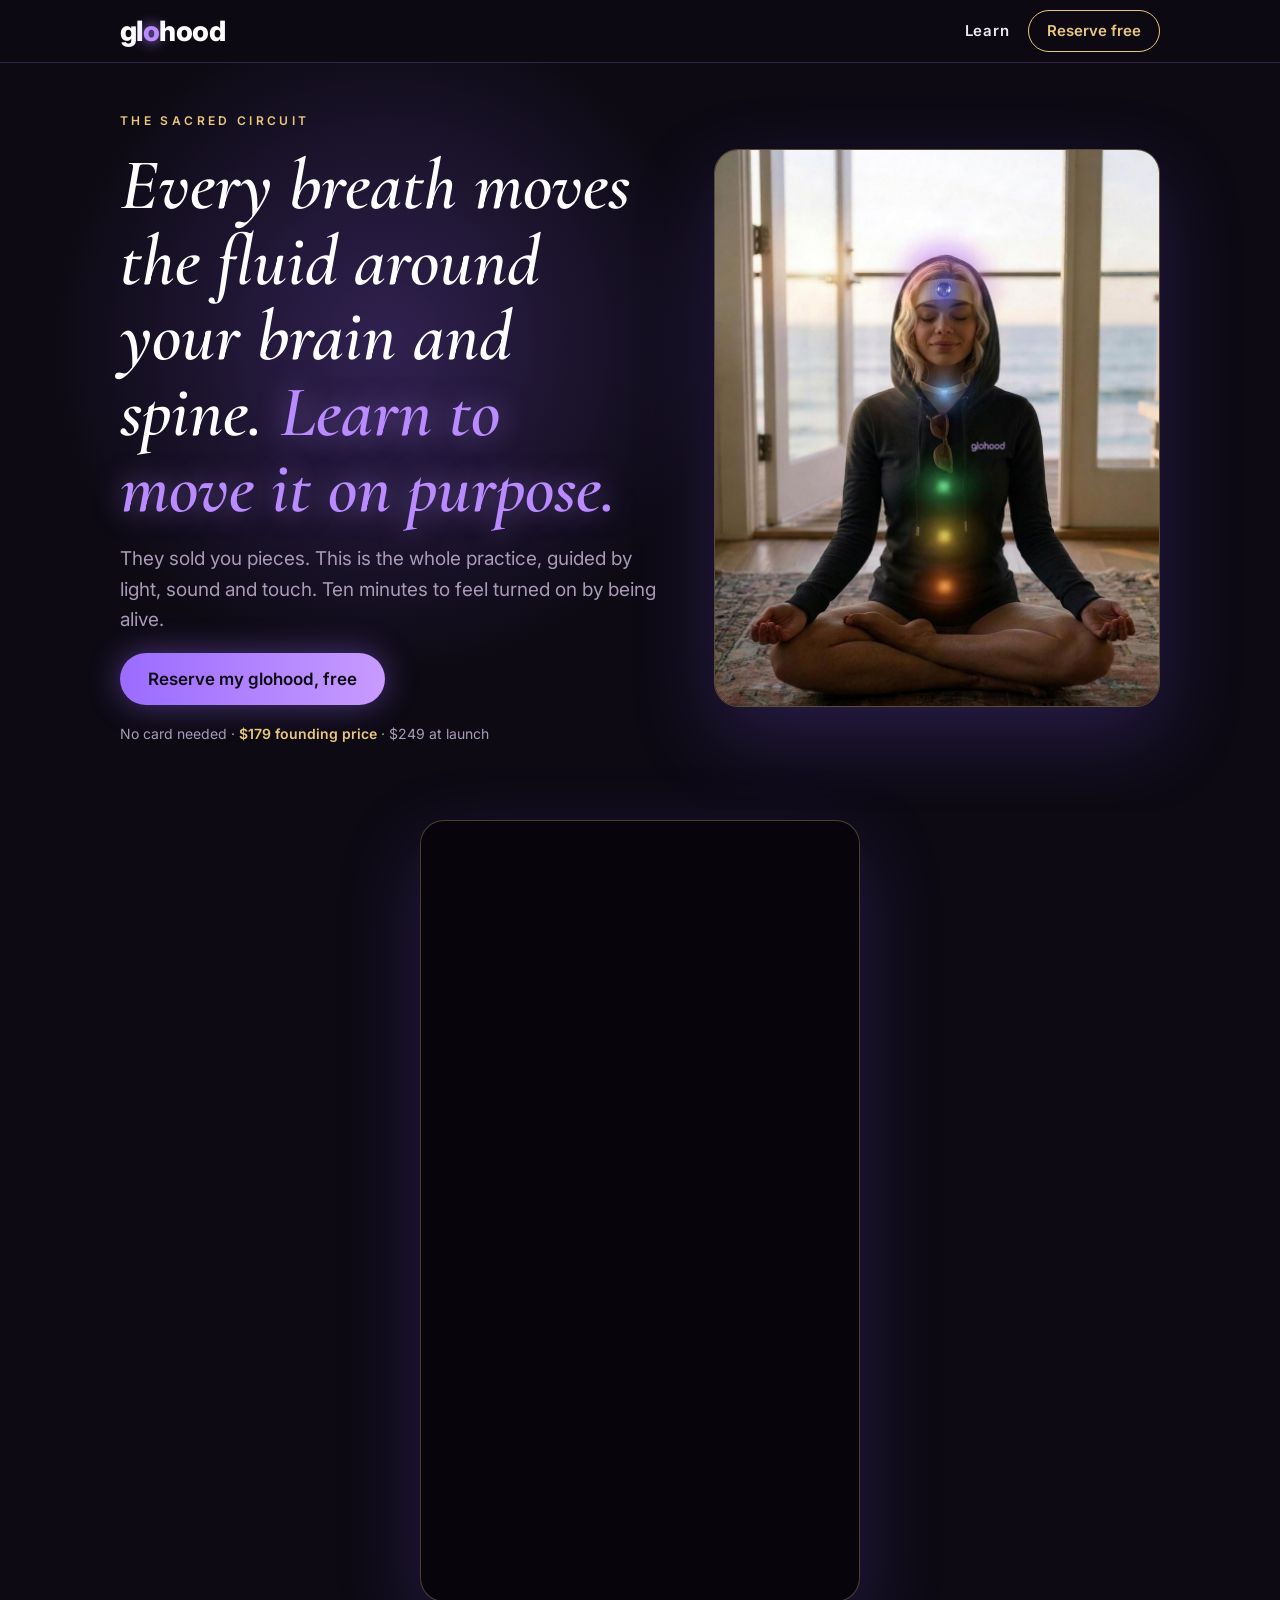
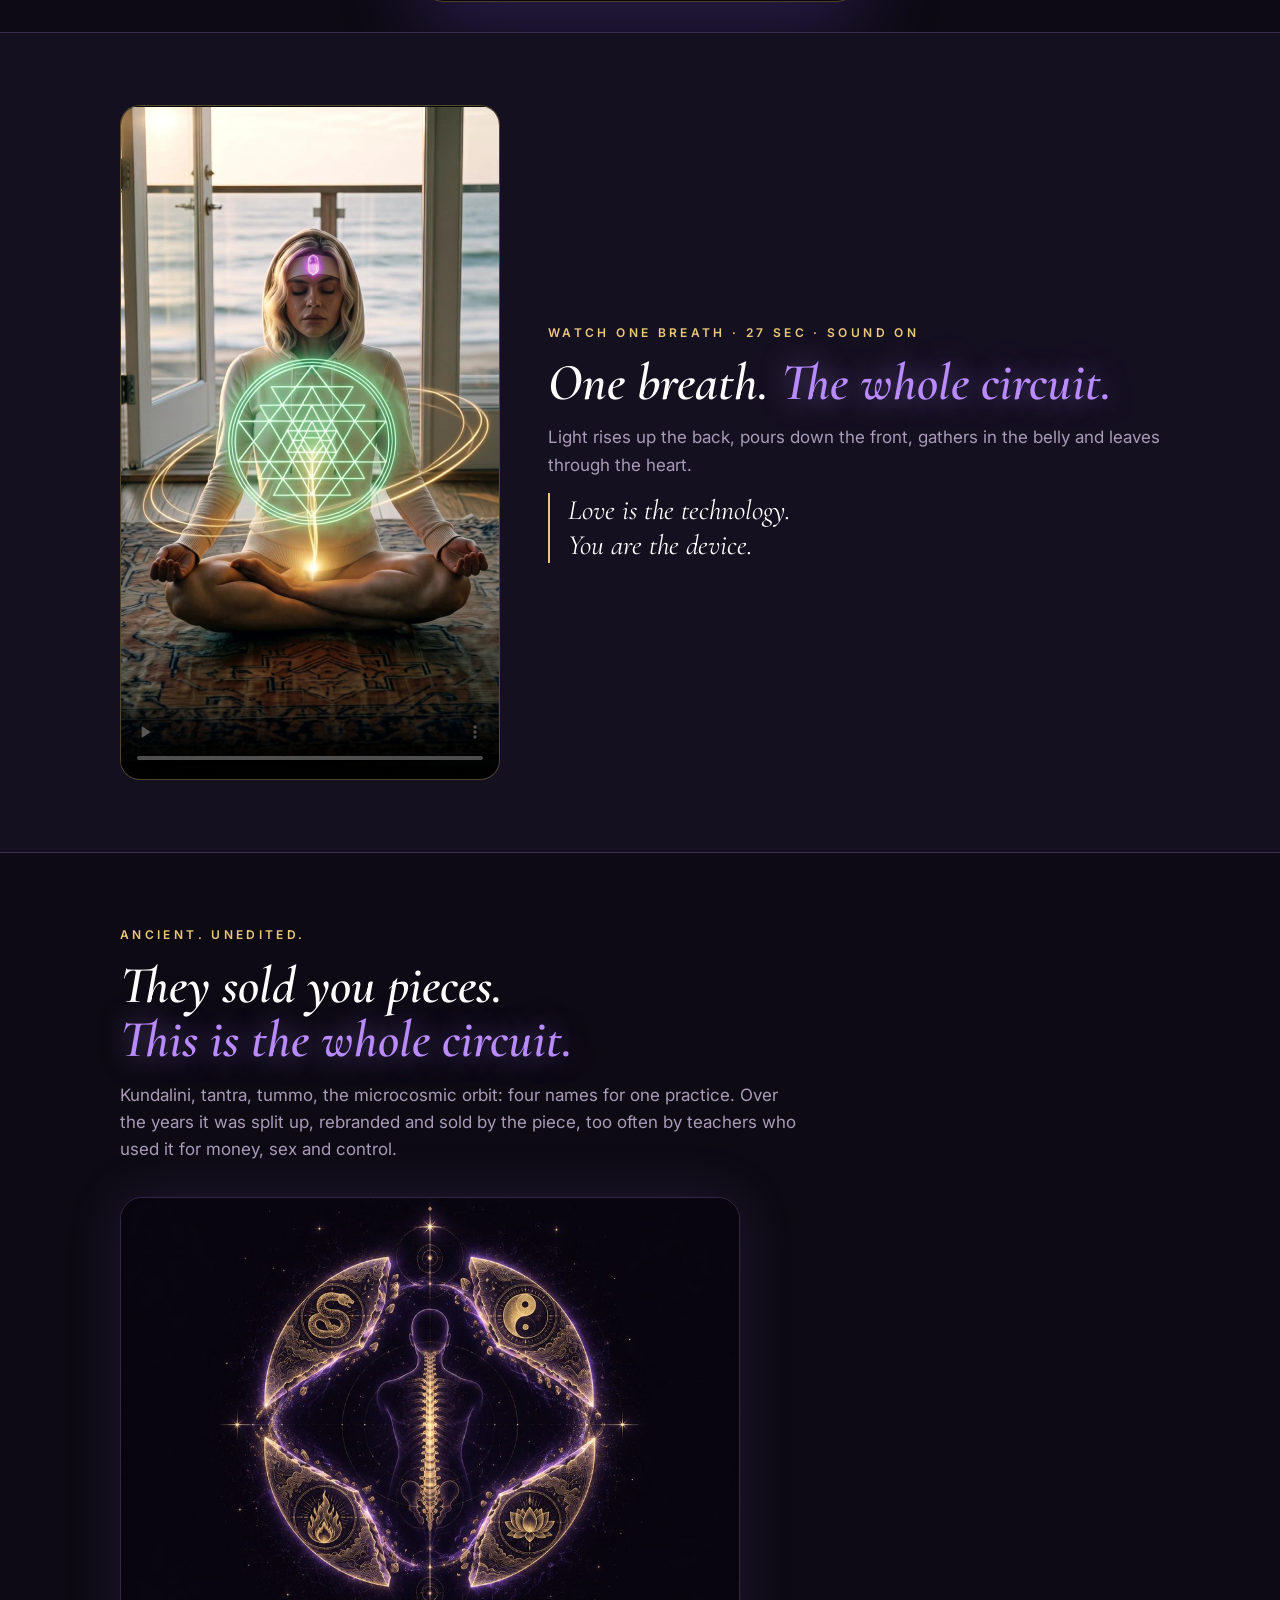
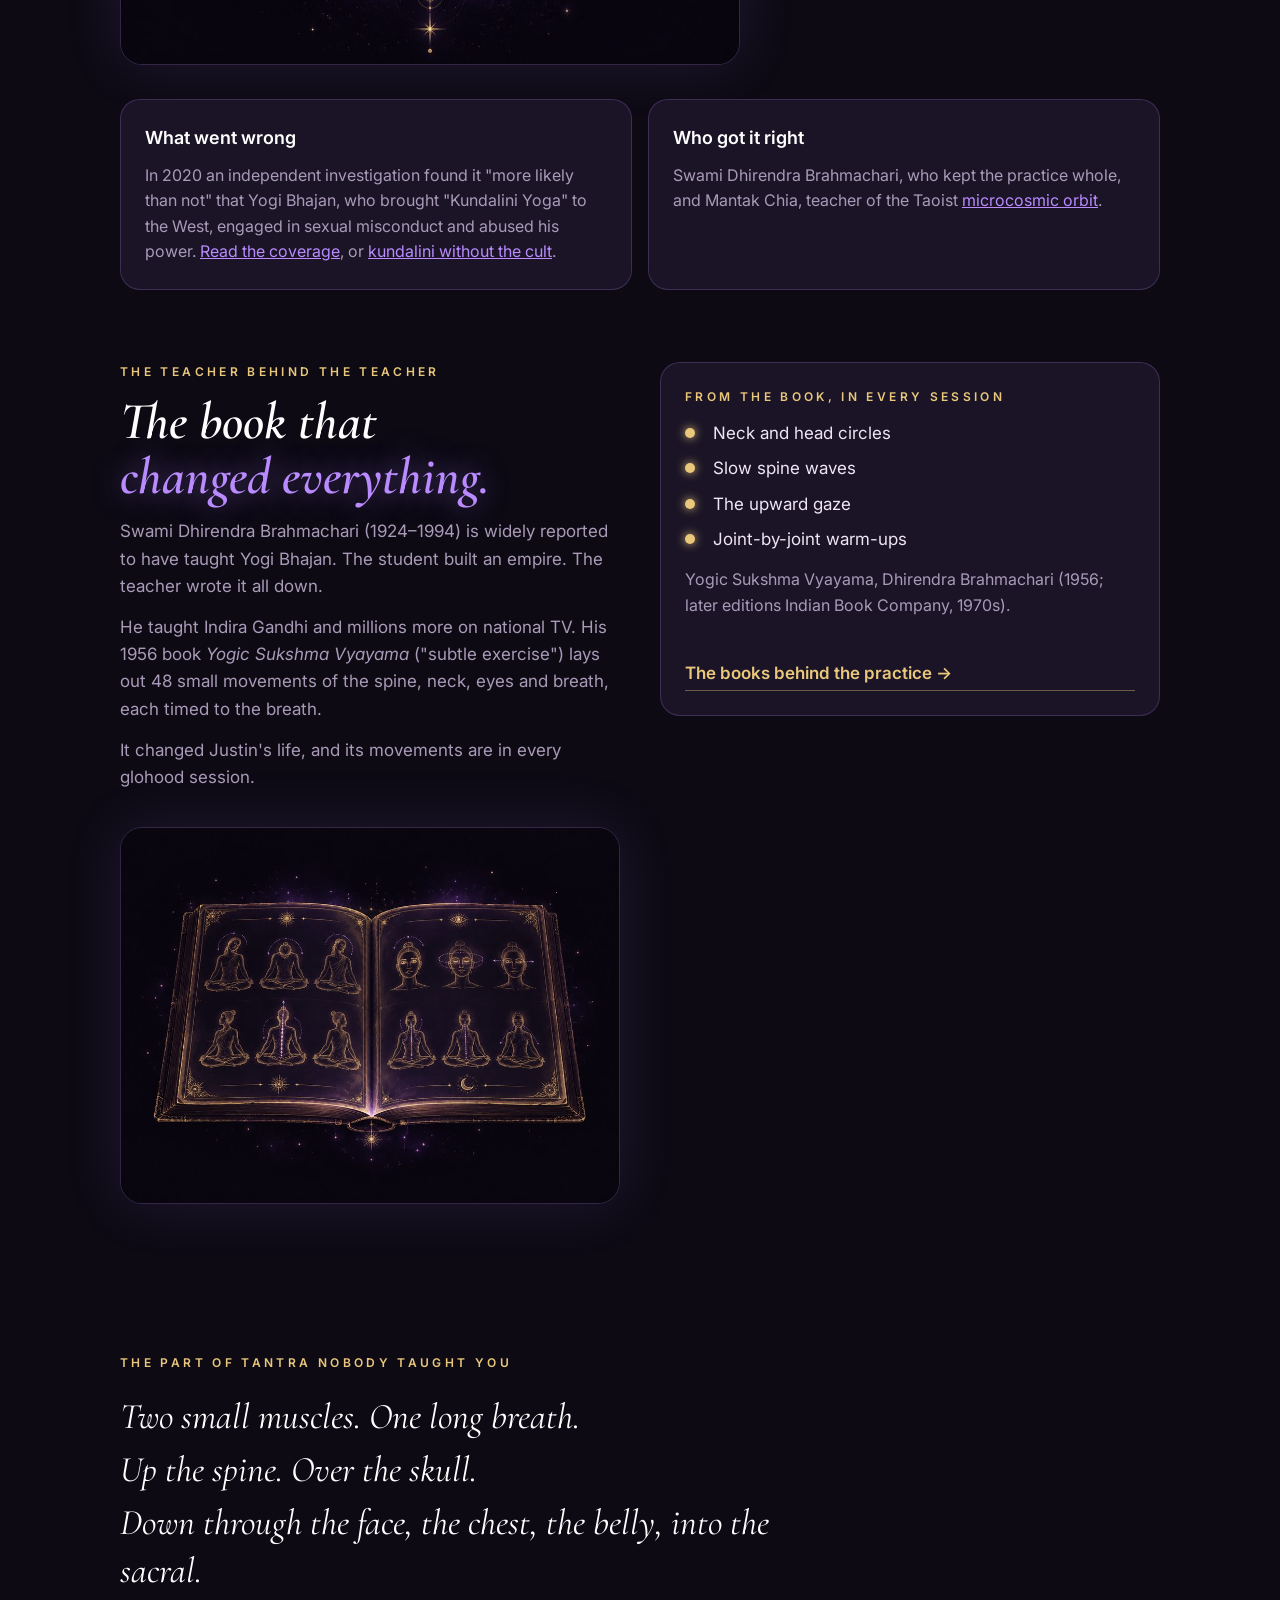
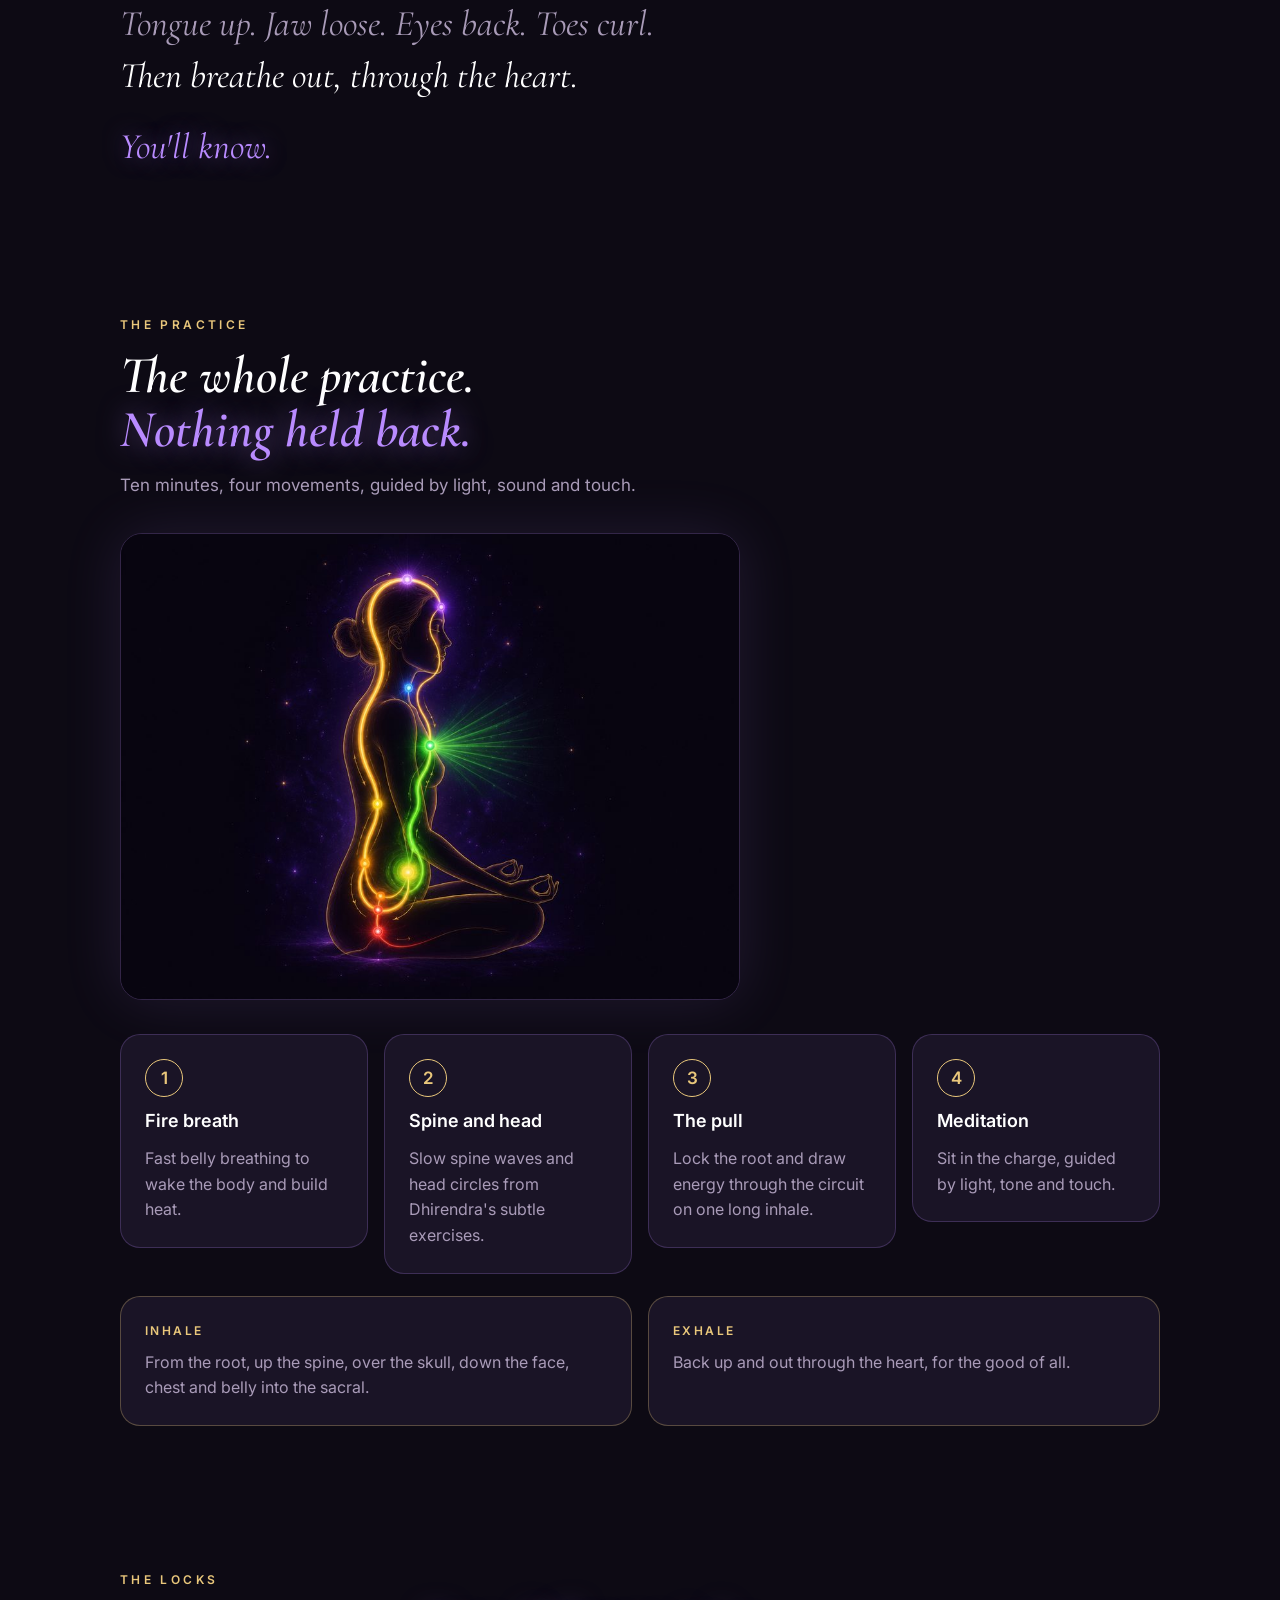
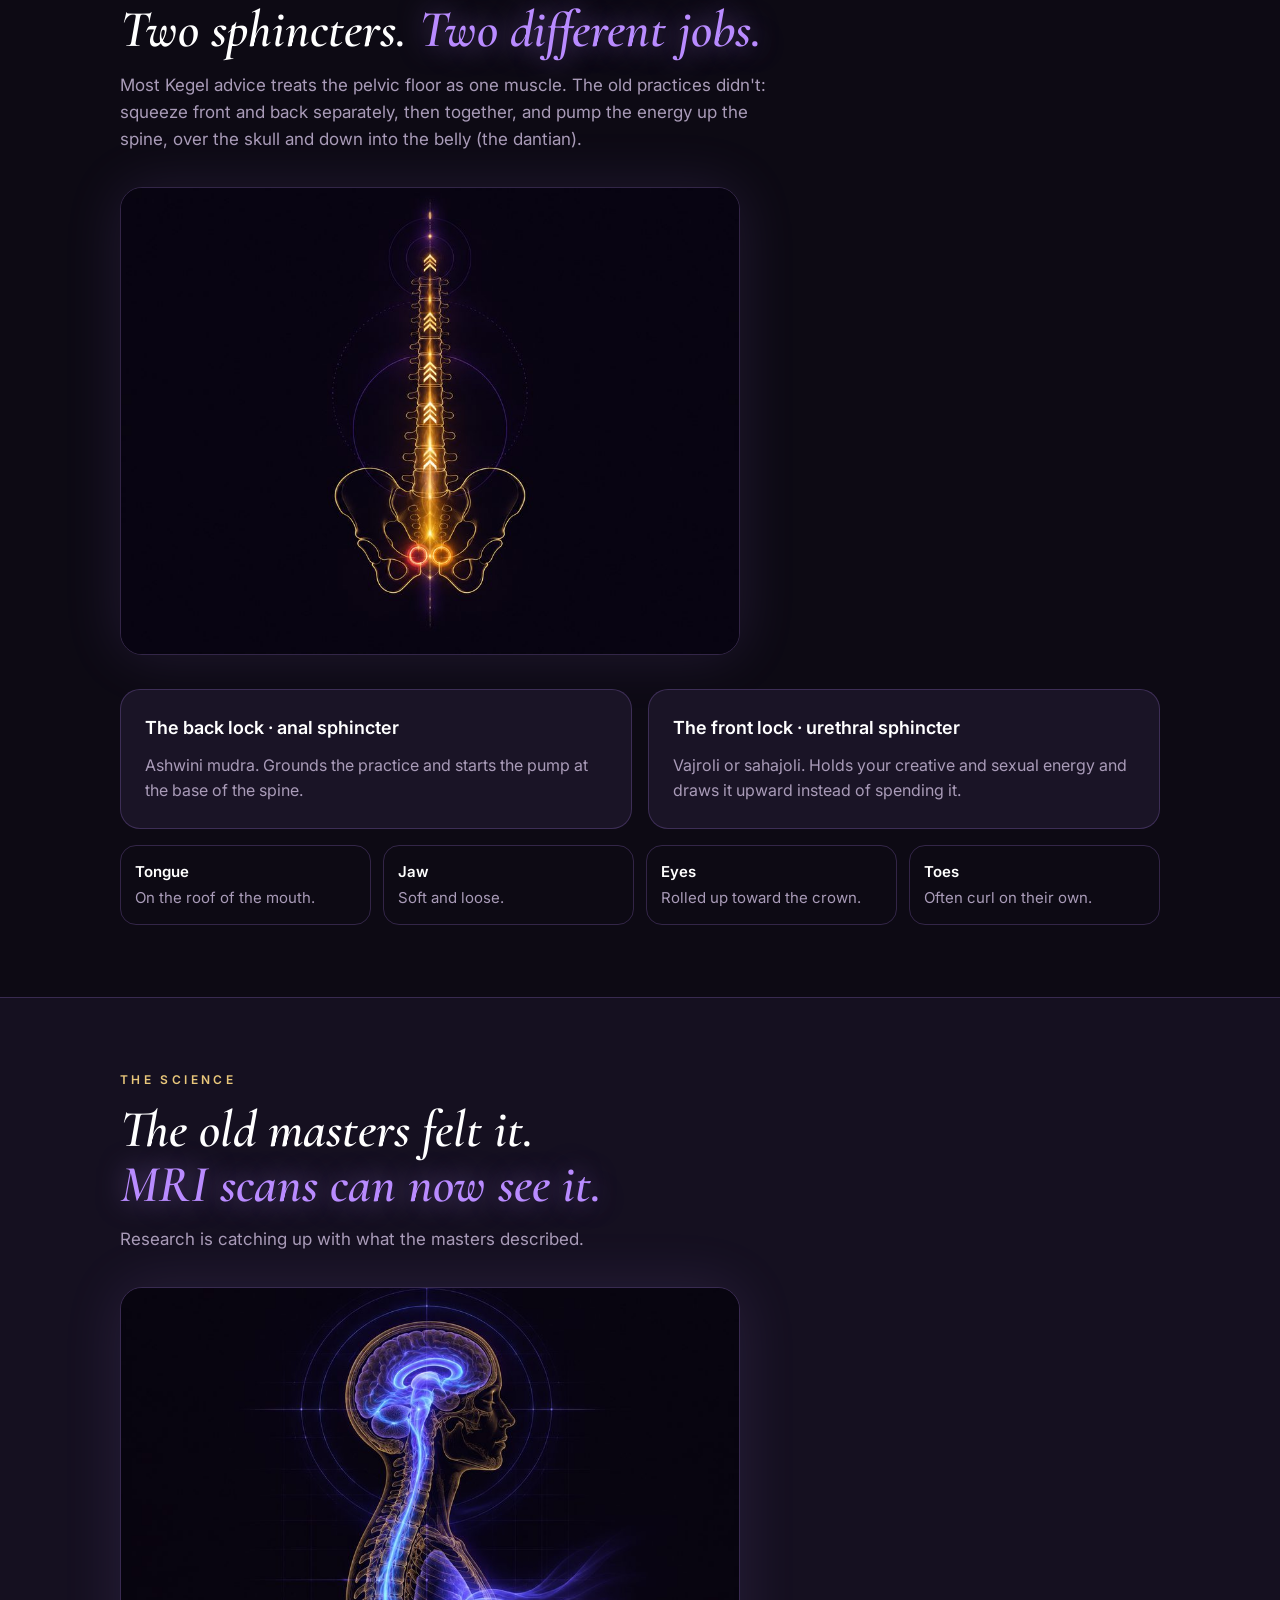
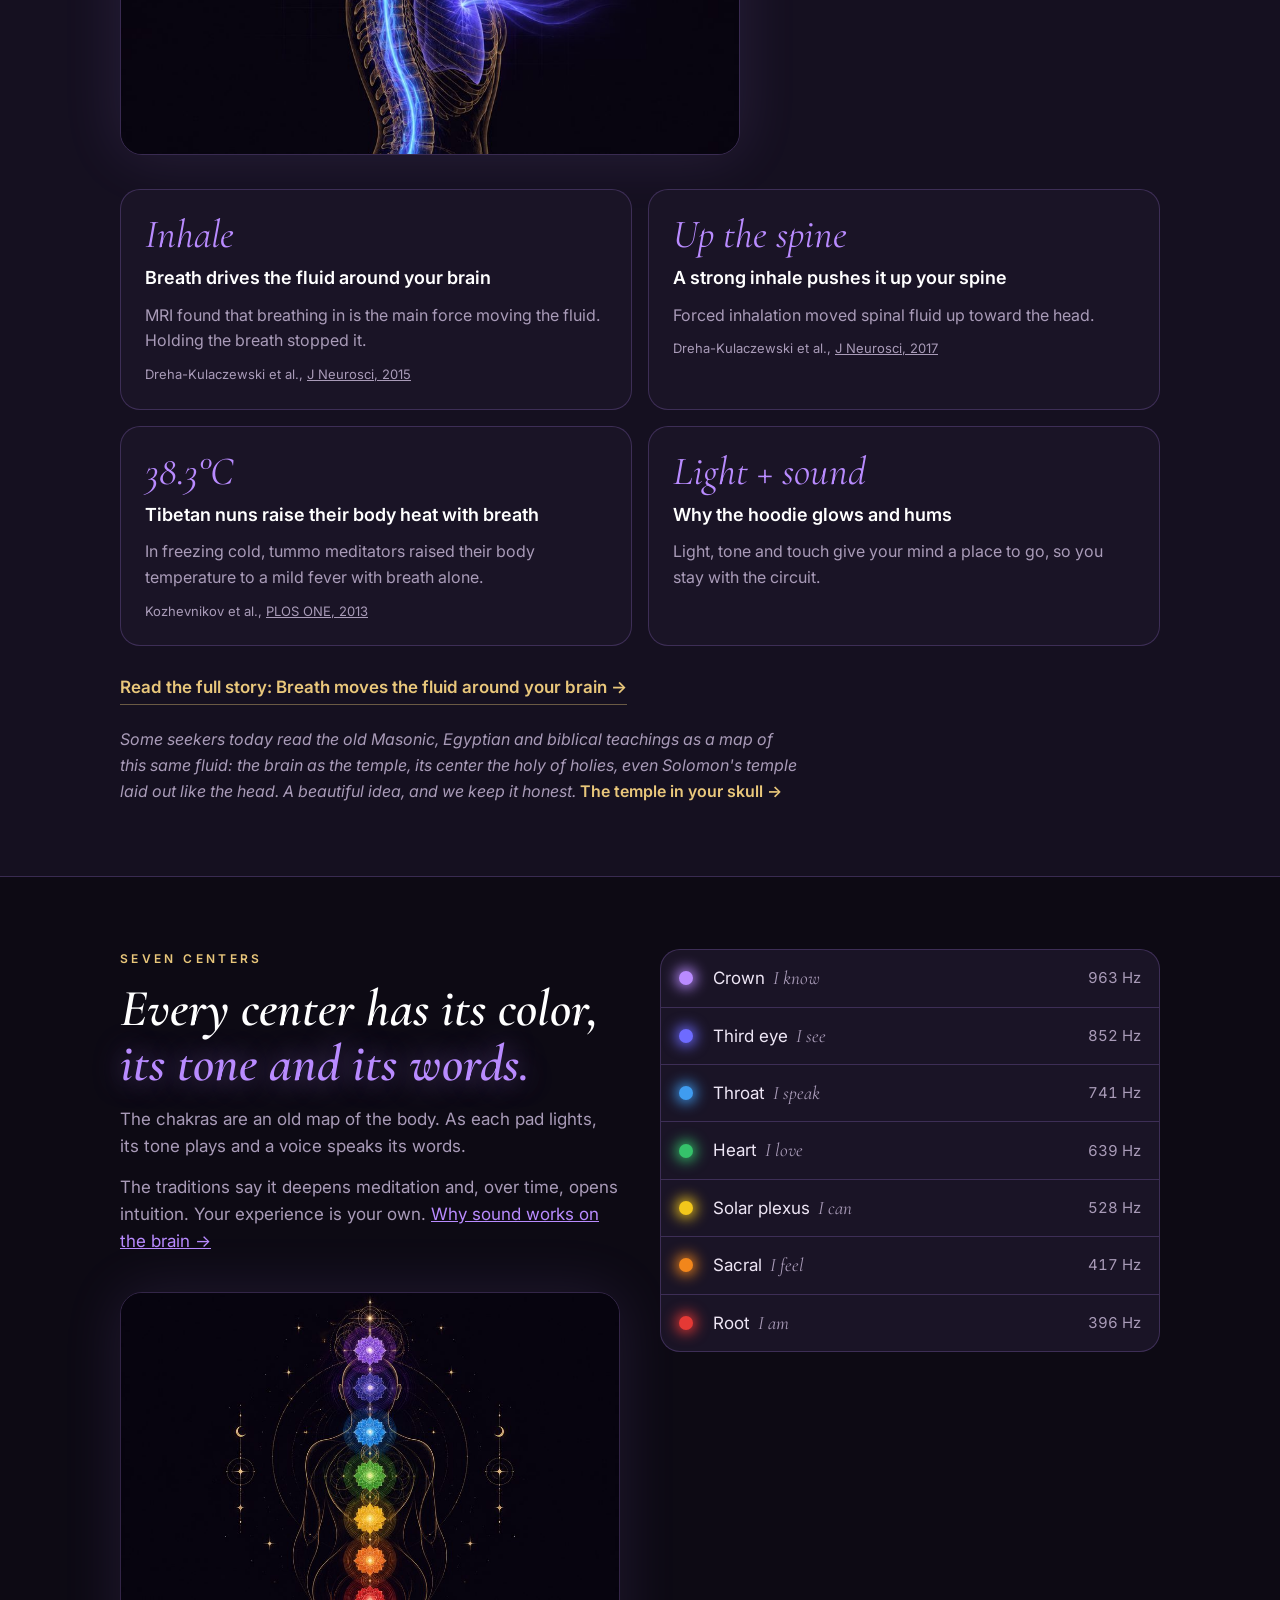
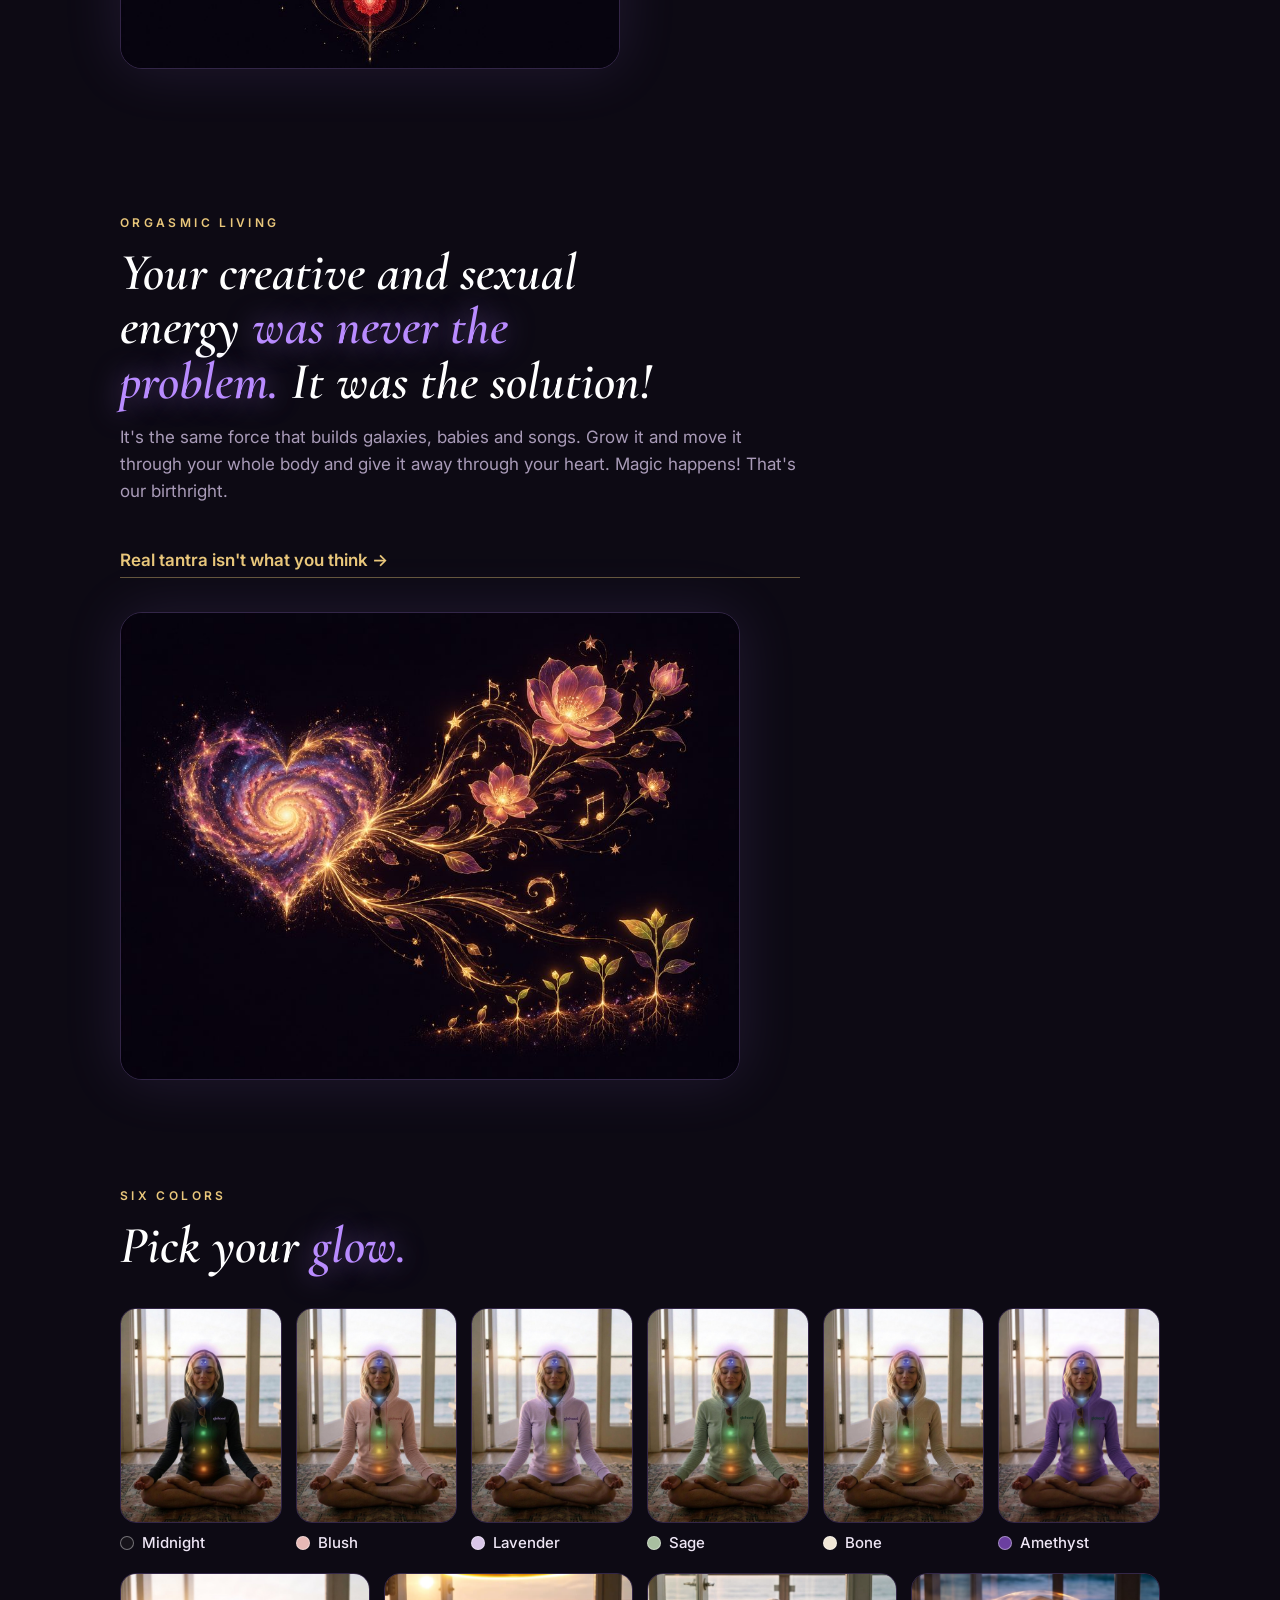
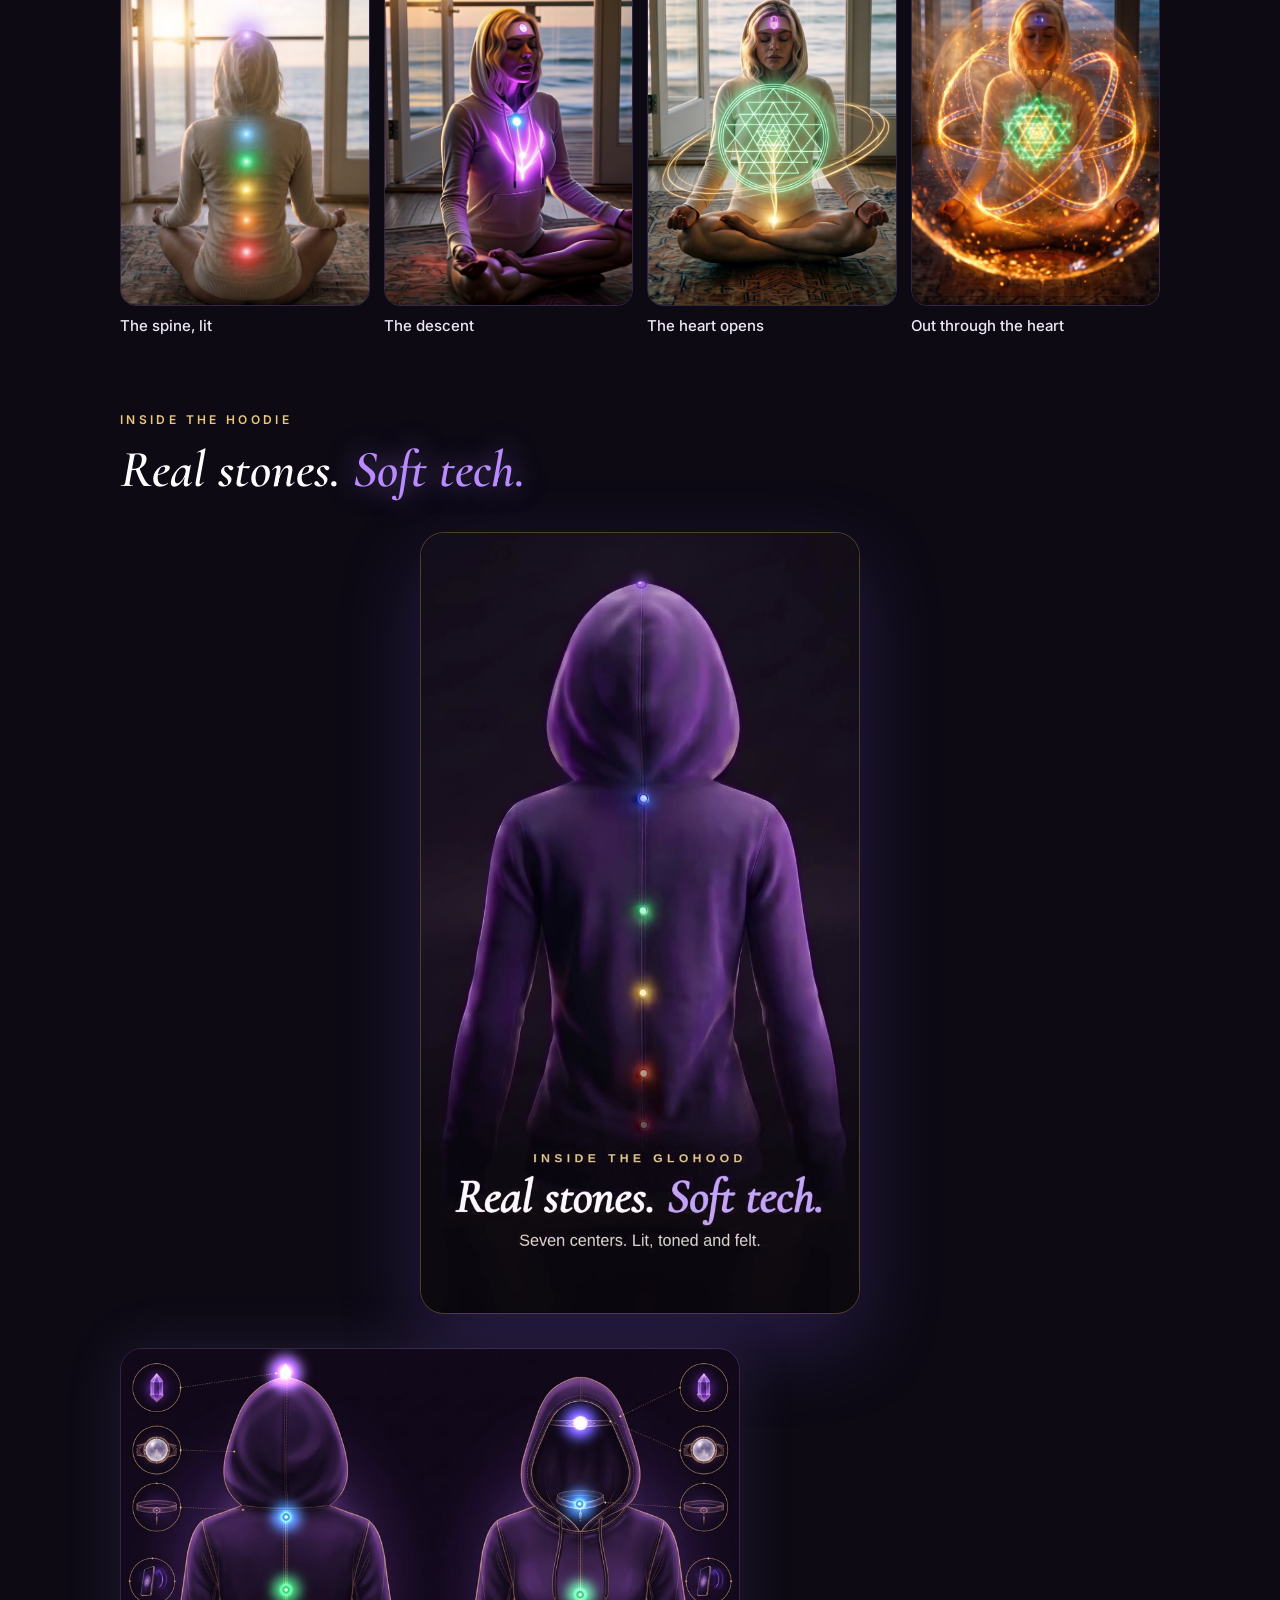
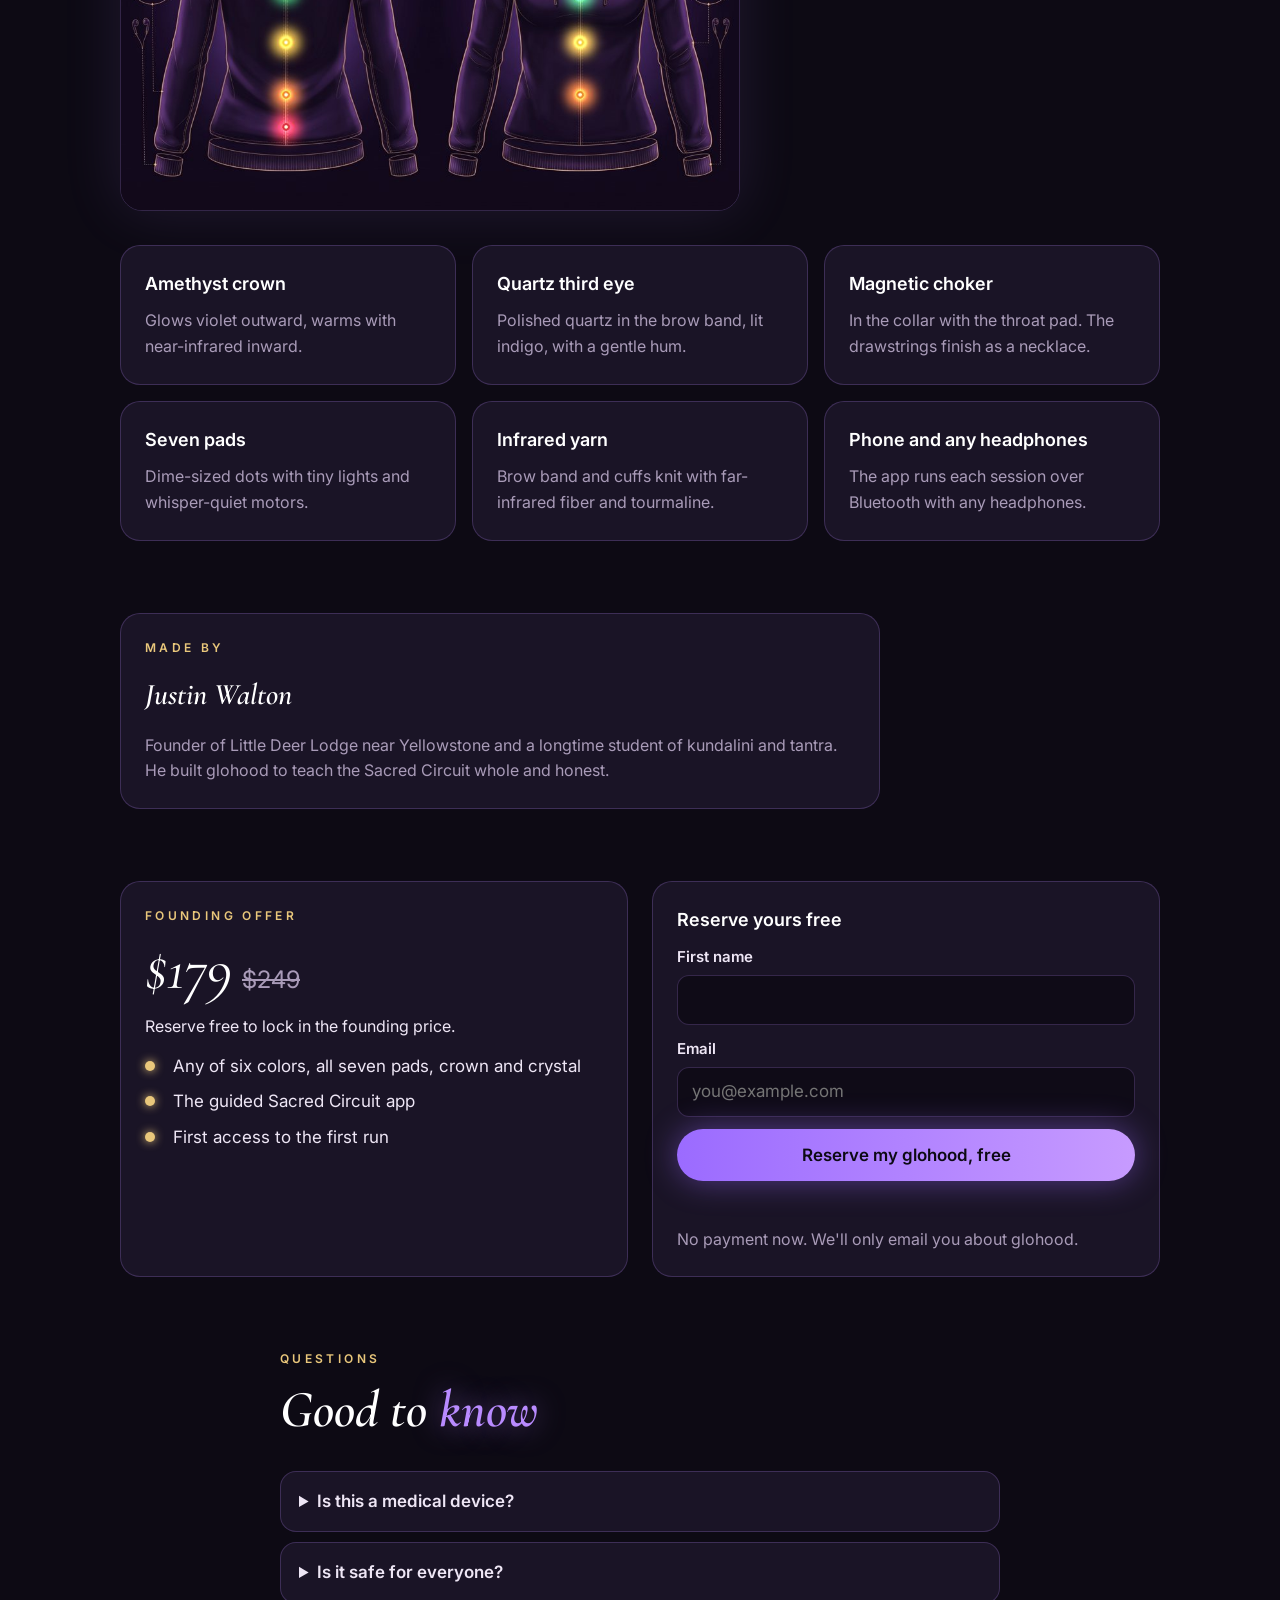
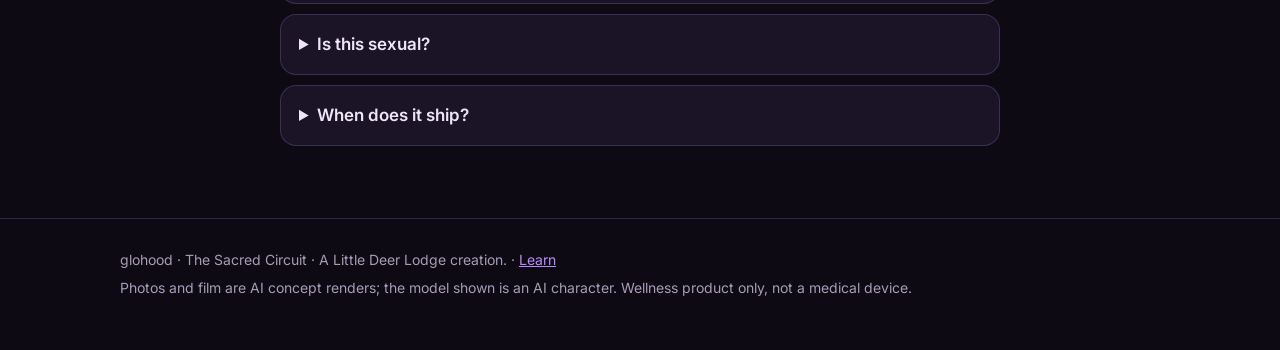
==== commit bec3d9f1: "Add five Learn articles, books, and homepage links Co-Authored-By: Claude Opus 5.5 <noreply@anthropi" ====
--- a/index.html
+++ b/index.html
@@ -53,7 +53,7 @@
 /* nav */
 nav{position:sticky;top:0;z-index:10;background:rgba(13,10,20,.88);backdrop-filter:blur(10px);-webkit-backdrop-filter:blur(10px);border-bottom:1px solid var(--line)}
 nav .wrap{display:flex;align-items:center;justify-content:space-between;min-height:62px;gap:12px}
-.navr{display:flex;align-items:center;gap:14px}.navr .btn{white-space:nowrap}.navlink{color:var(--text);text-decoration:none;font-weight:600;font-size:15px;letter-spacing:.06em;padding:10px 4px}.navlink:hover{color:var(--gold)}.learnlink{display:inline-flex;align-items:center;gap:8px;margin-top:28px;color:var(--gold);font-weight:600;text-decoration:none;border-bottom:1px solid rgba(233,199,123,.4);padding-bottom:3px}.learnlink:hover{border-color:var(--gold)}
+.navr{display:flex;align-items:center;gap:14px}.navr .btn{white-space:nowrap}.navlink{color:var(--text);text-decoration:none;font-weight:600;font-size:15px;letter-spacing:.06em;padding:10px 4px}.navlink:hover{color:var(--gold)}.learnlink{display:inline-flex;align-items:center;gap:8px;margin-top:28px;color:var(--gold);font-weight:600;text-decoration:none;border-bottom:1px solid rgba(233,199,123,.4);padding-bottom:3px}.learnlink:hover{border-color:var(--gold)}.temple{color:var(--muted);max-width:680px;margin:22px 0 0;font-size:16px;font-style:italic}.temple a{font-style:normal;font-weight:600;color:var(--gold);text-decoration:none;white-space:nowrap}
 .logo{font-weight:800;font-size:28px;letter-spacing:-.02em;color:#fff;text-decoration:none}
 .logo .o{color:var(--violet);text-shadow:0 0 14px #B98BFF}
 
@@ -160,6 +160,7 @@
   .mats,.steps{grid-template-columns:1fr}
 }
 @media (max-width:420px){ .btn-glow{width:100%} }
+@media (max-width:350px){ nav .logo{font-size:23px} .navr{gap:8px} .navr .btn-gold{padding:0 12px;font-size:14px} }
 </style>
 </head>
 <body>
@@ -213,11 +214,11 @@
     <div class="two">
       <div class="card">
         <h3>What went wrong</h3>
-        <p>In 2020 an independent investigation found it "more likely than not" that Yogi Bhajan, who brought "Kundalini Yoga" to the West, engaged in sexual misconduct and abused his power. <a href="https://www.santafenewmexican.com/news/local_news/hbo-series-spotlights-prot-g-of-tarnished-yogi-bhajan-and-yoga-movement-with-ties-to/article_7bfda452-8fc3-11ef-a1c3-032b5a0cd4fe.html" target="_blank" rel="noopener">Read the coverage</a>.</p>
+        <p>In 2020 an independent investigation found it "more likely than not" that Yogi Bhajan, who brought "Kundalini Yoga" to the West, engaged in sexual misconduct and abused his power. <a href="https://www.santafenewmexican.com/news/local_news/hbo-series-spotlights-prot-g-of-tarnished-yogi-bhajan-and-yoga-movement-with-ties-to/article_7bfda452-8fc3-11ef-a1c3-032b5a0cd4fe.html" target="_blank" rel="noopener">Read the coverage</a>, or <a href="/learn/kundalini-without-the-cult/">kundalini without the cult</a>.</p>
       </div>
       <div class="card">
         <h3>Who got it right</h3>
-        <p>Swami Dhirendra Brahmachari, who kept the practice whole, and Mantak Chia, teacher of the Taoist microcosmic orbit.</p>
+        <p>Swami Dhirendra Brahmachari, who kept the practice whole, and Mantak Chia, teacher of the Taoist <a href="/learn/microcosmic-orbit/">microcosmic orbit</a>.</p>
       </div>
     </div>
   </div>
@@ -318,6 +319,7 @@
       <div class="card"><span class="stat">Light + sound</span><h3>Why the hoodie glows and hums</h3><p>Light, tone and touch give your mind a place to go, so you stay with the circuit.</p></div>
     </div>
     <a class="learnlink" href="/learn/breath-moves-the-fluid/">Read the full story: Breath moves the fluid around your brain &rarr;</a>
+    <p class="temple">Some seekers today read the old Masonic, Egyptian and biblical teachings as a map of this same fluid: the brain as the temple, its center the holy of holies, even Solomon's temple laid out like the head. A beautiful idea, and we keep it honest. <a href="/learn/the-temple-in-your-skull/">The temple in your skull &rarr;</a></p>
   </div>
 </section>
 
@@ -327,7 +329,7 @@
       <span class="eye">Seven centers</span>
       <h2>Every center has its color, <em>its tone and its words.</em></h2>
       <p>The chakras are an old map of the body. As each pad lights, its tone plays and a voice speaks its words.</p>
-      <p>The traditions say it deepens meditation and, over time, opens intuition. Your experience is your own.</p>
+      <p>The traditions say it deepens meditation and, over time, opens intuition. Your experience is your own. <a href="/learn/why-chanting-changes-your-brain/">Why sound works on the brain &rarr;</a></p>
       <figure class="ill"><img src="ill-centers.jpg" alt="Seven glowing chakra lotuses stacked along the spine" loading="lazy" width="960" height="723"></figure>
     </div>
     <ul class="centers">
@@ -348,6 +350,7 @@
       <span class="eye">Orgasmic living</span>
       <h2>Your creative and sexual energy <em>was never the problem.</em> It was the solution!</h2>
       <p>It's the same force that builds galaxies, babies and songs. Grow it and move it through your whole body and give it away through your heart. Magic happens! That's our birthright.</p>
+      <a class="learnlink" href="/learn/real-tantra/">Real tantra isn't what you think &rarr;</a>
     </div>
     <figure class="ill"><img src="ill-heart.jpg" alt="A heart made of a galaxy pouring out flowers, music and new life" loading="lazy" width="960" height="723"></figure>
   </div>
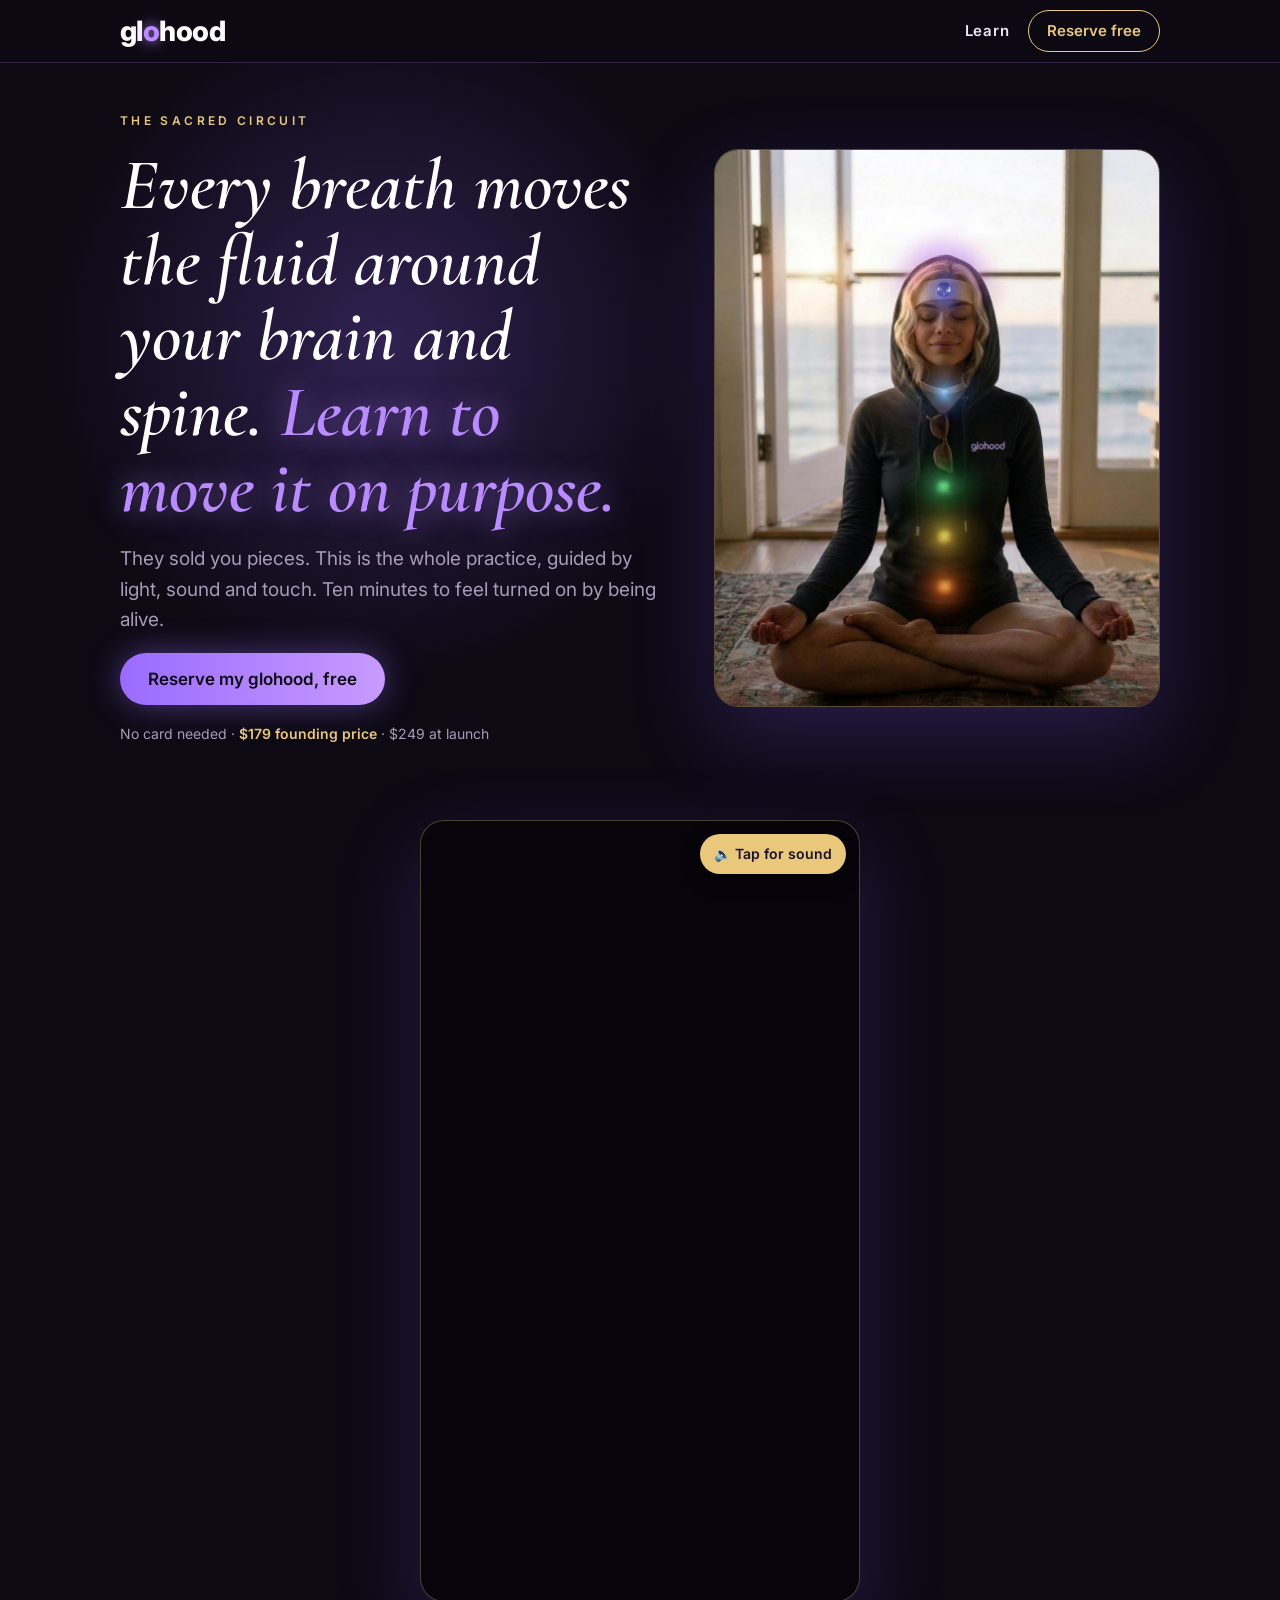
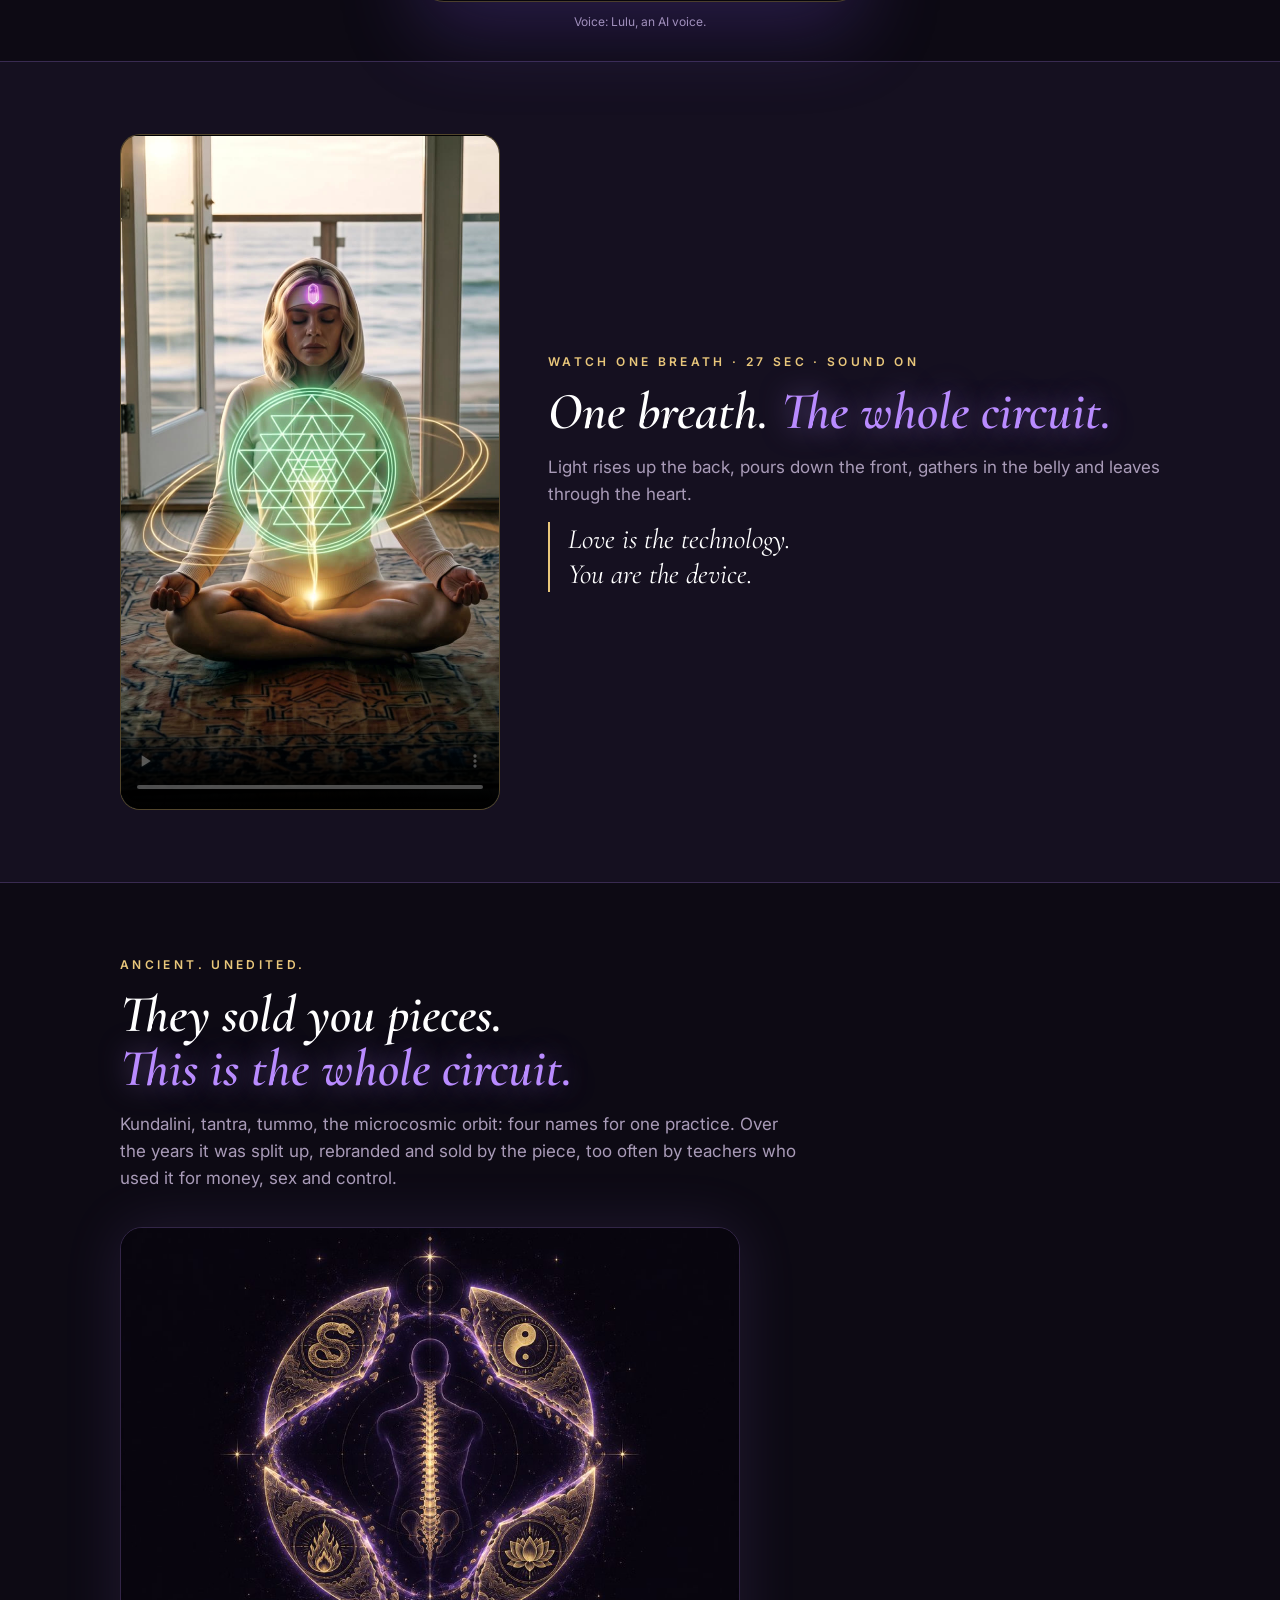
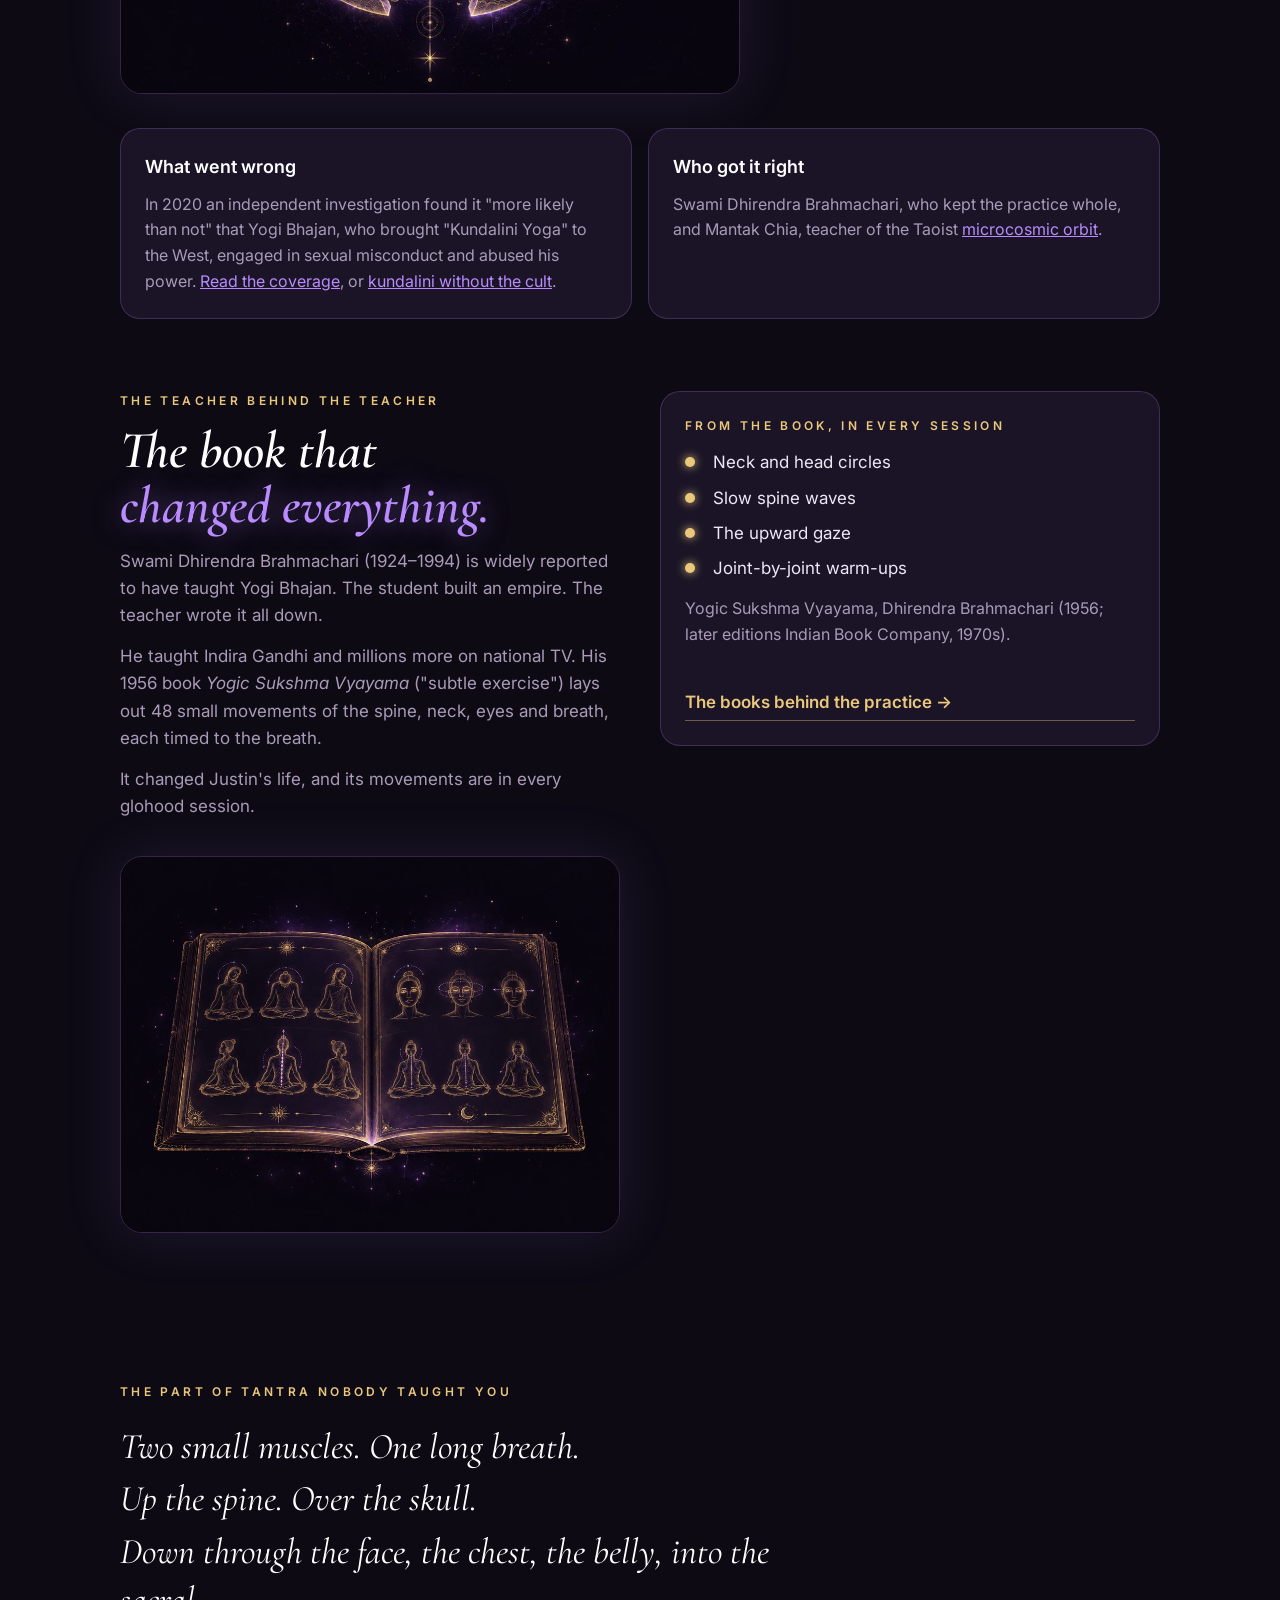
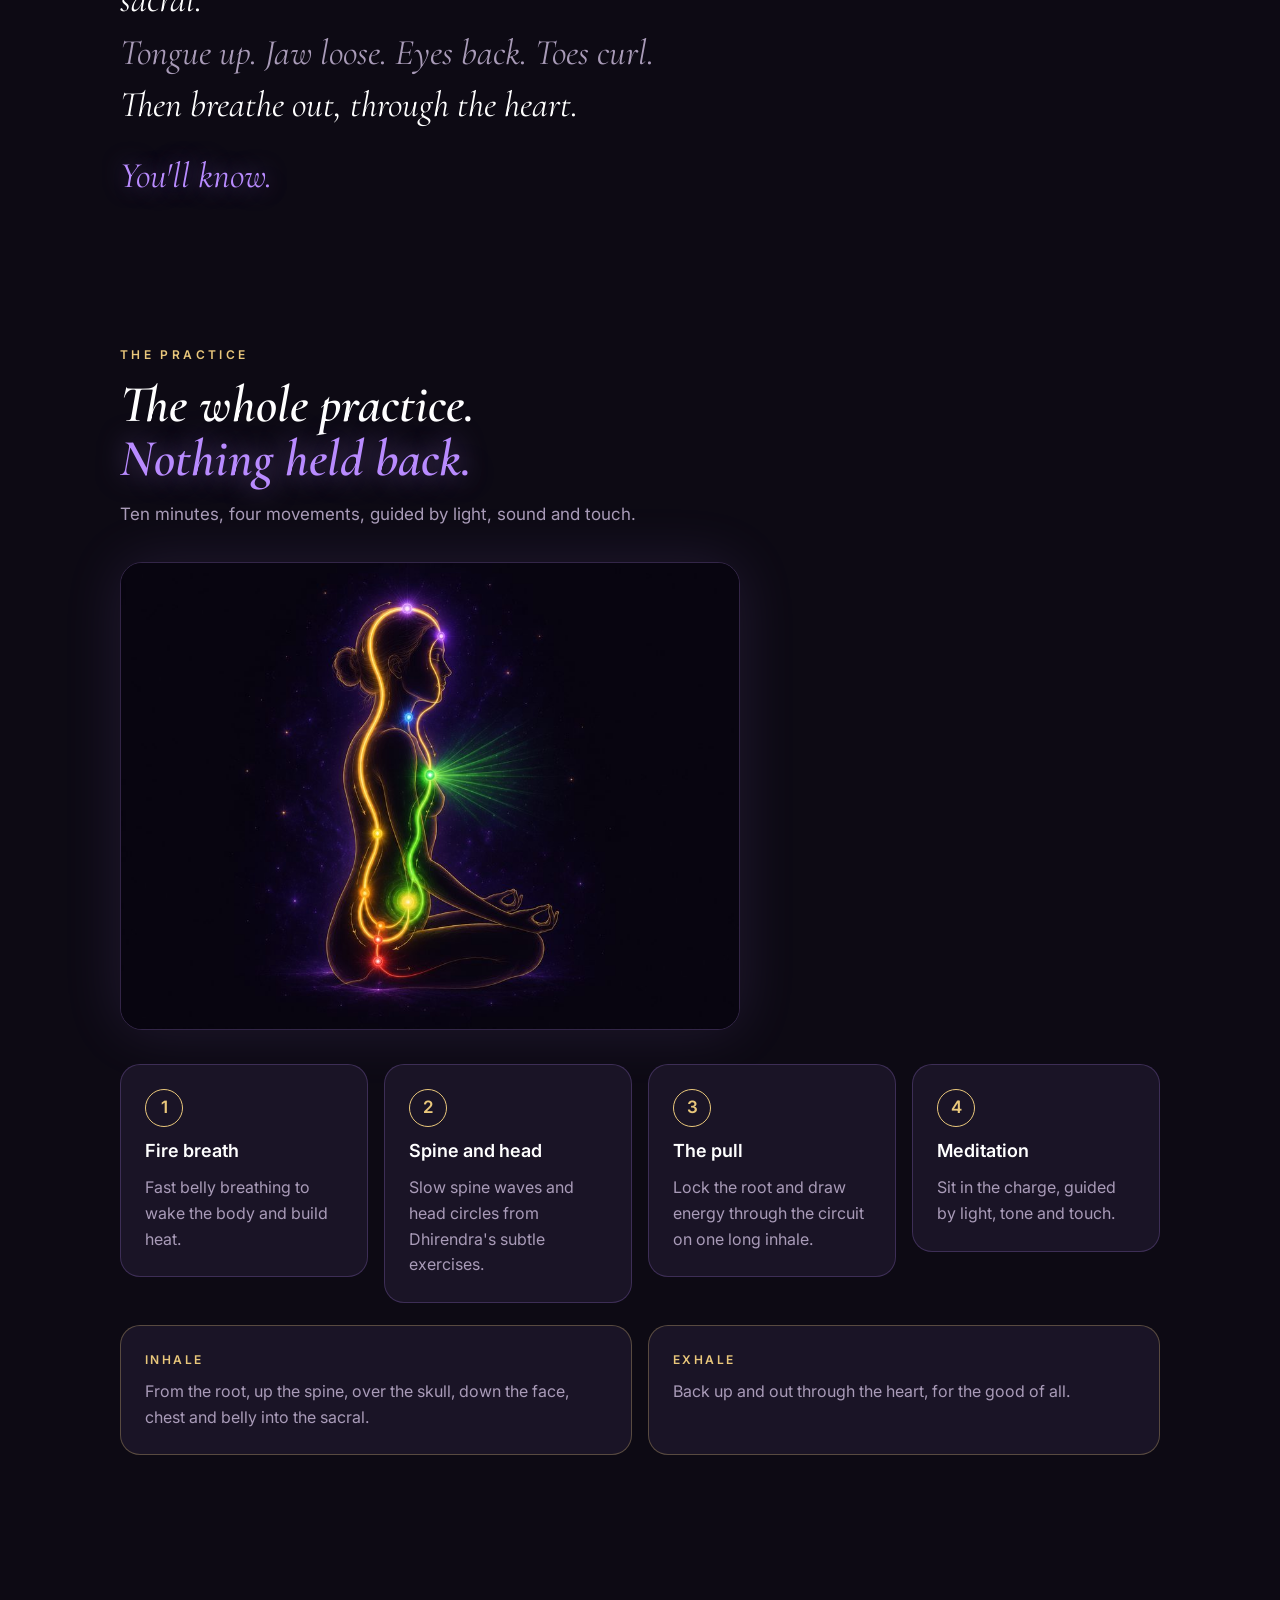
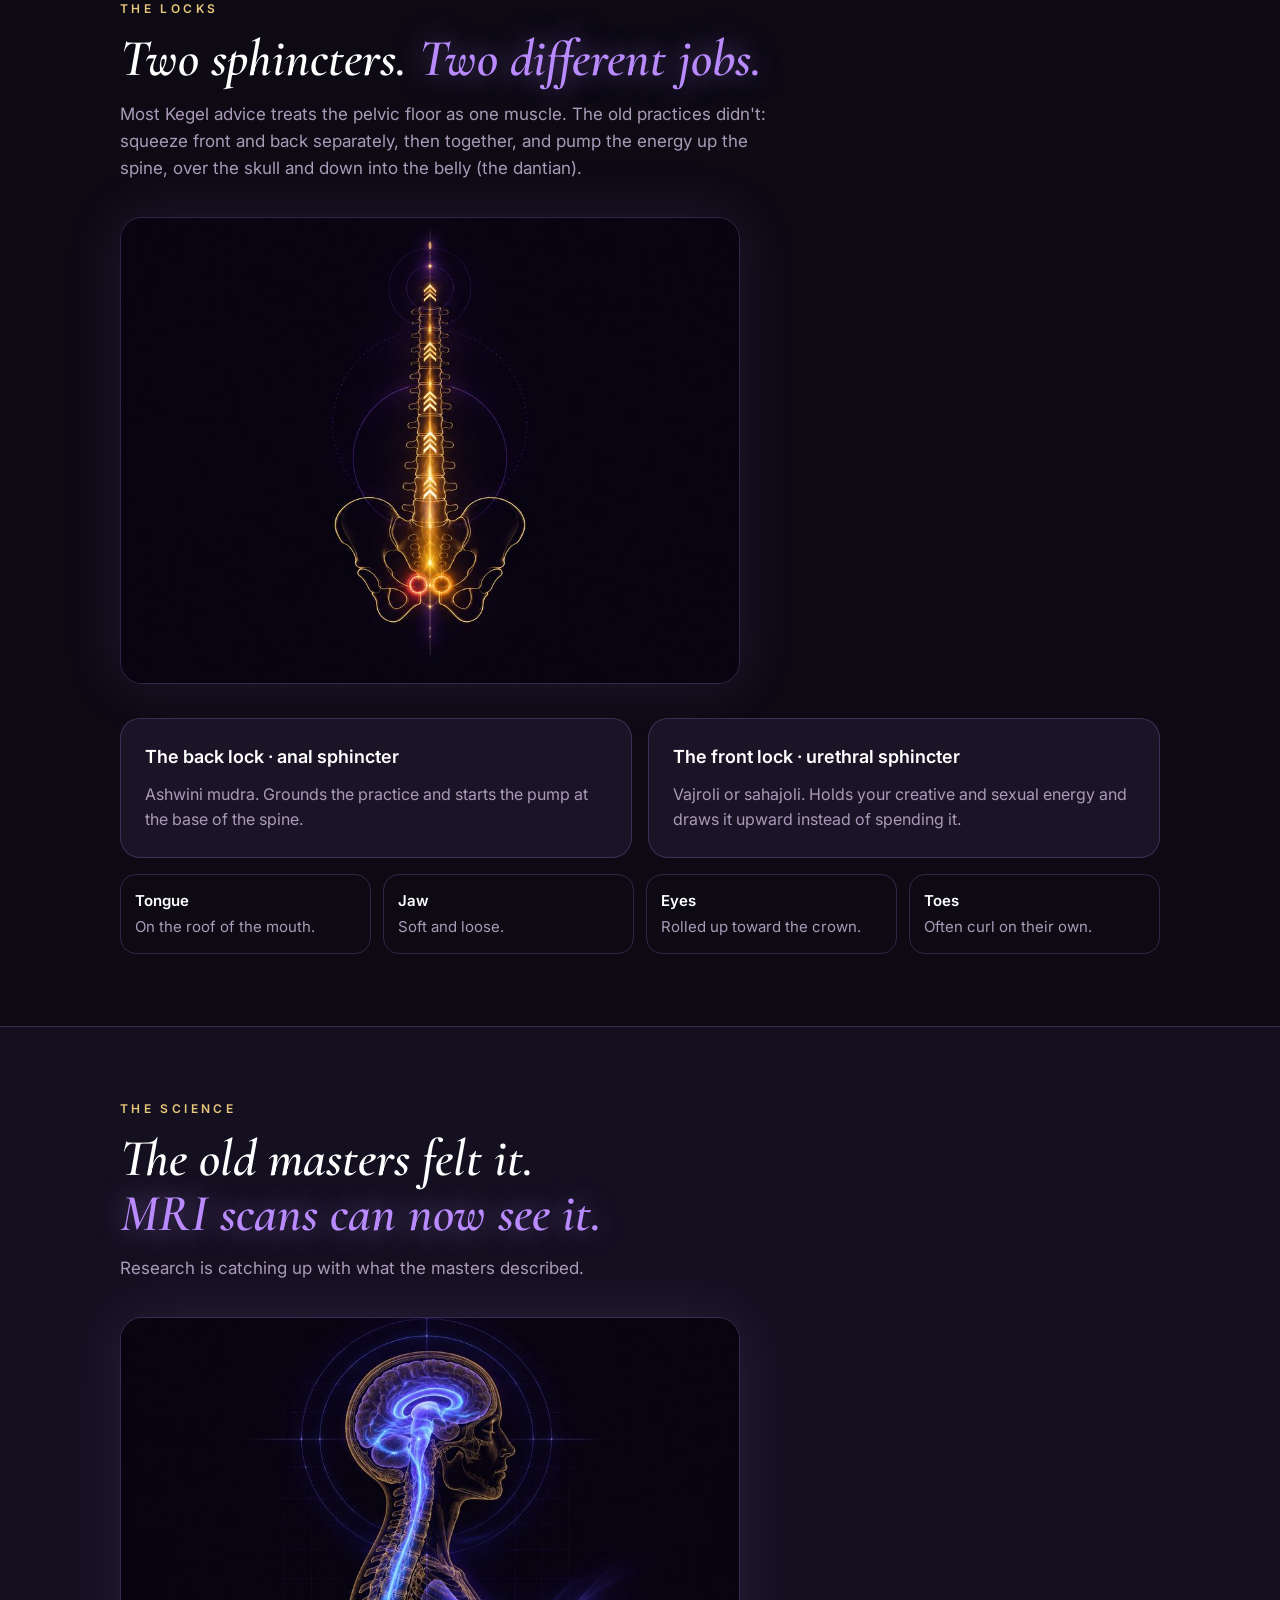
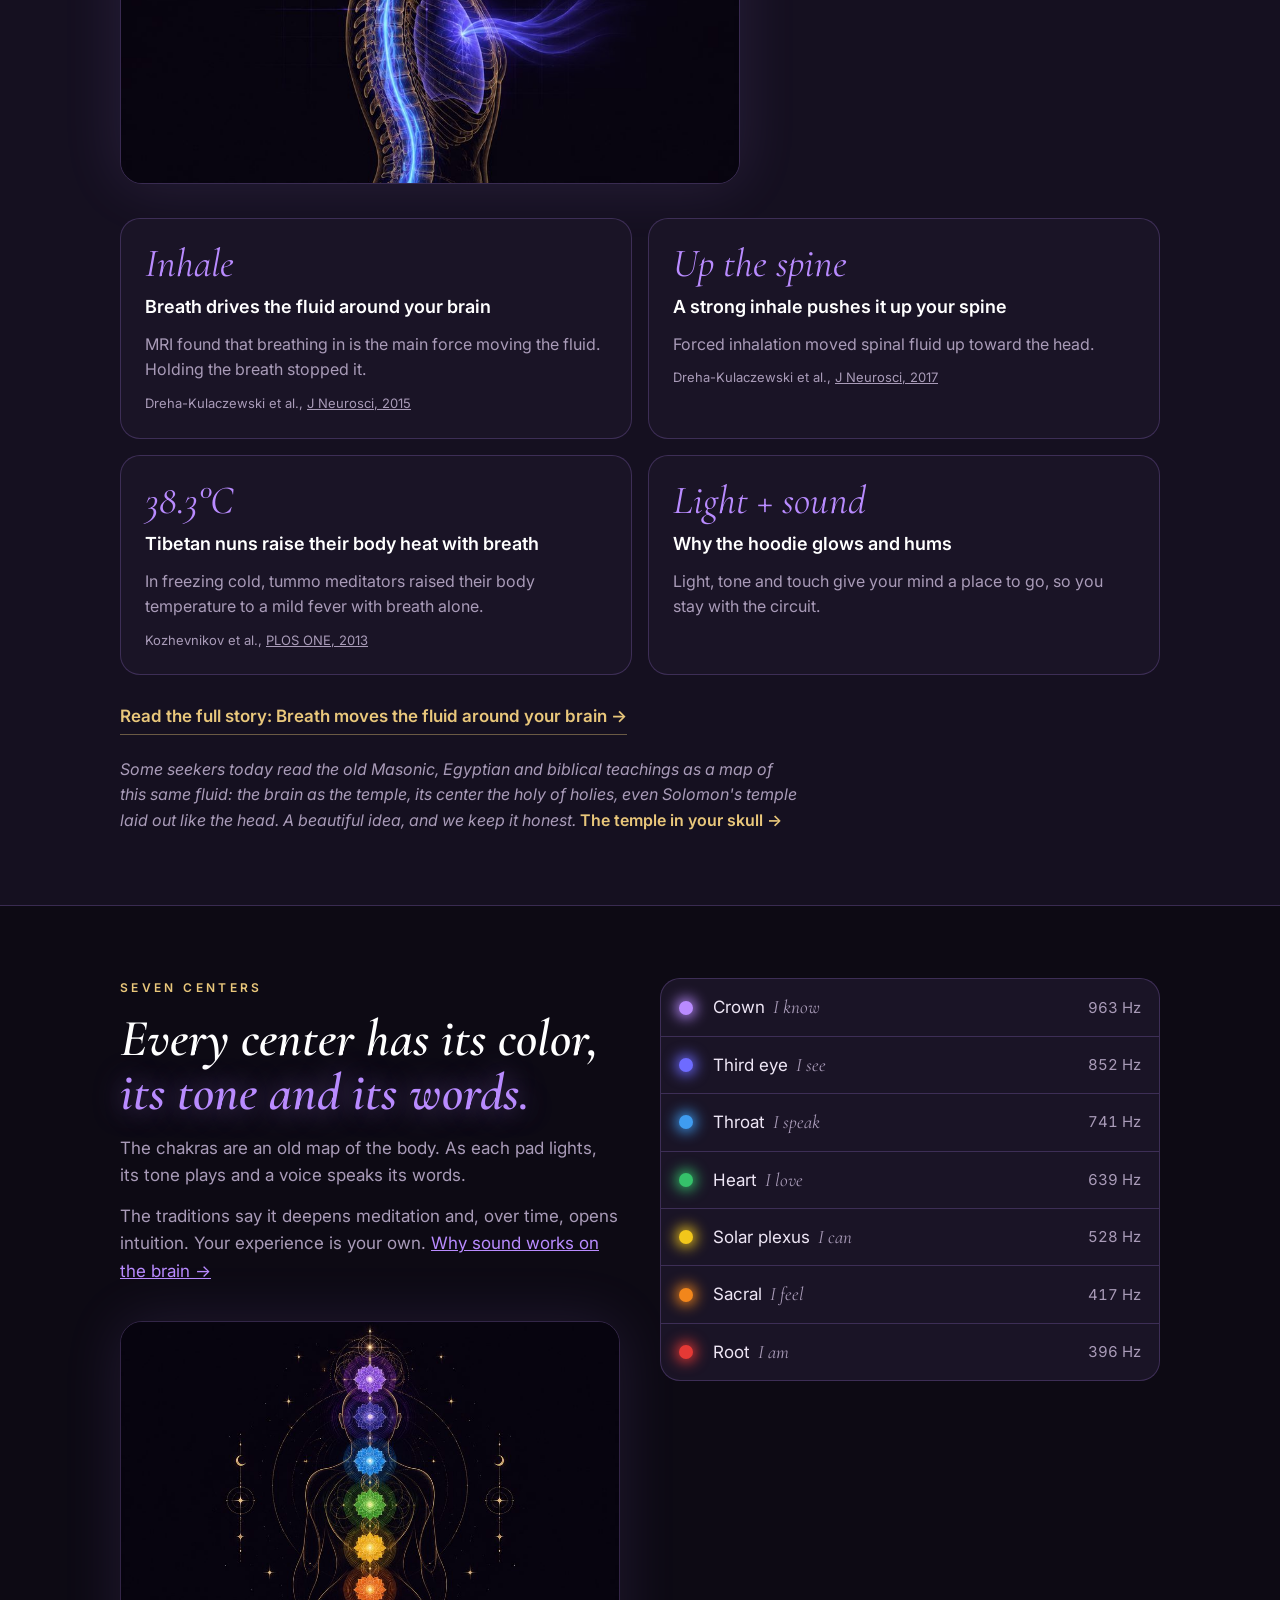
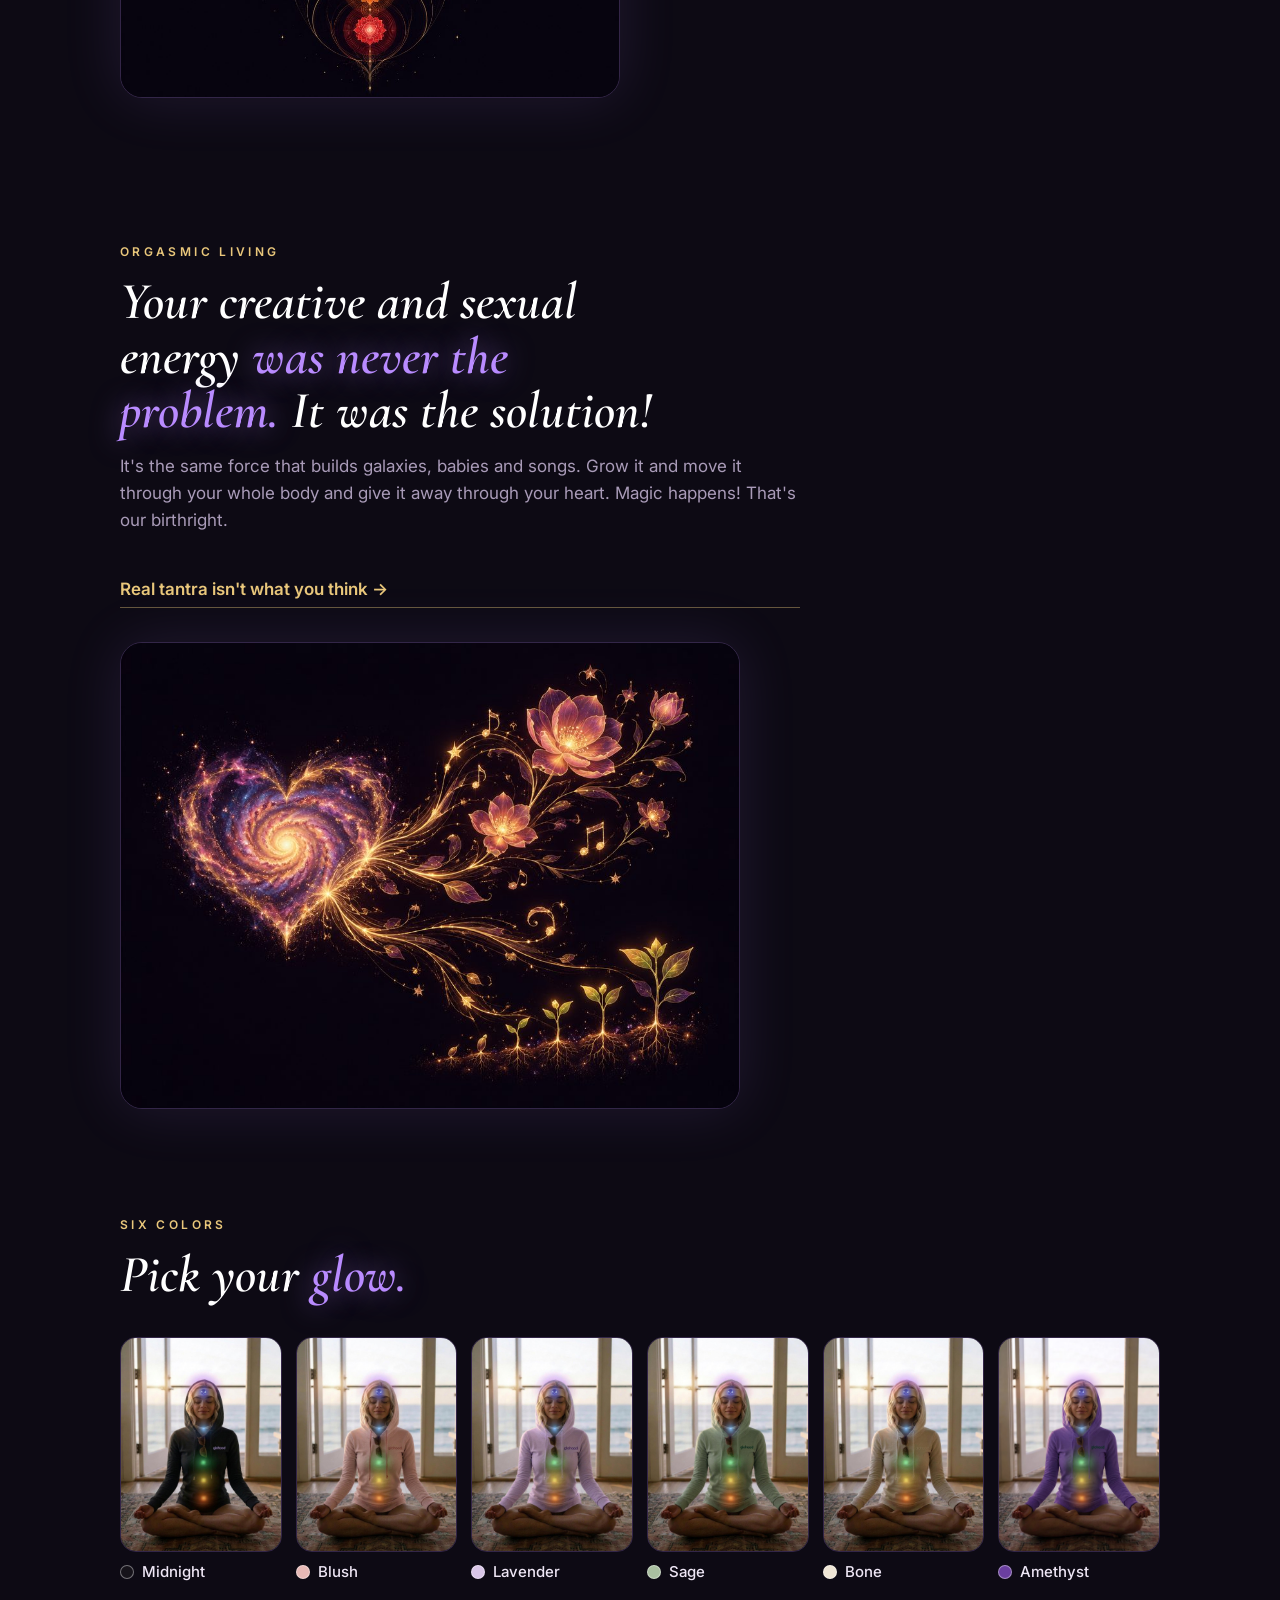
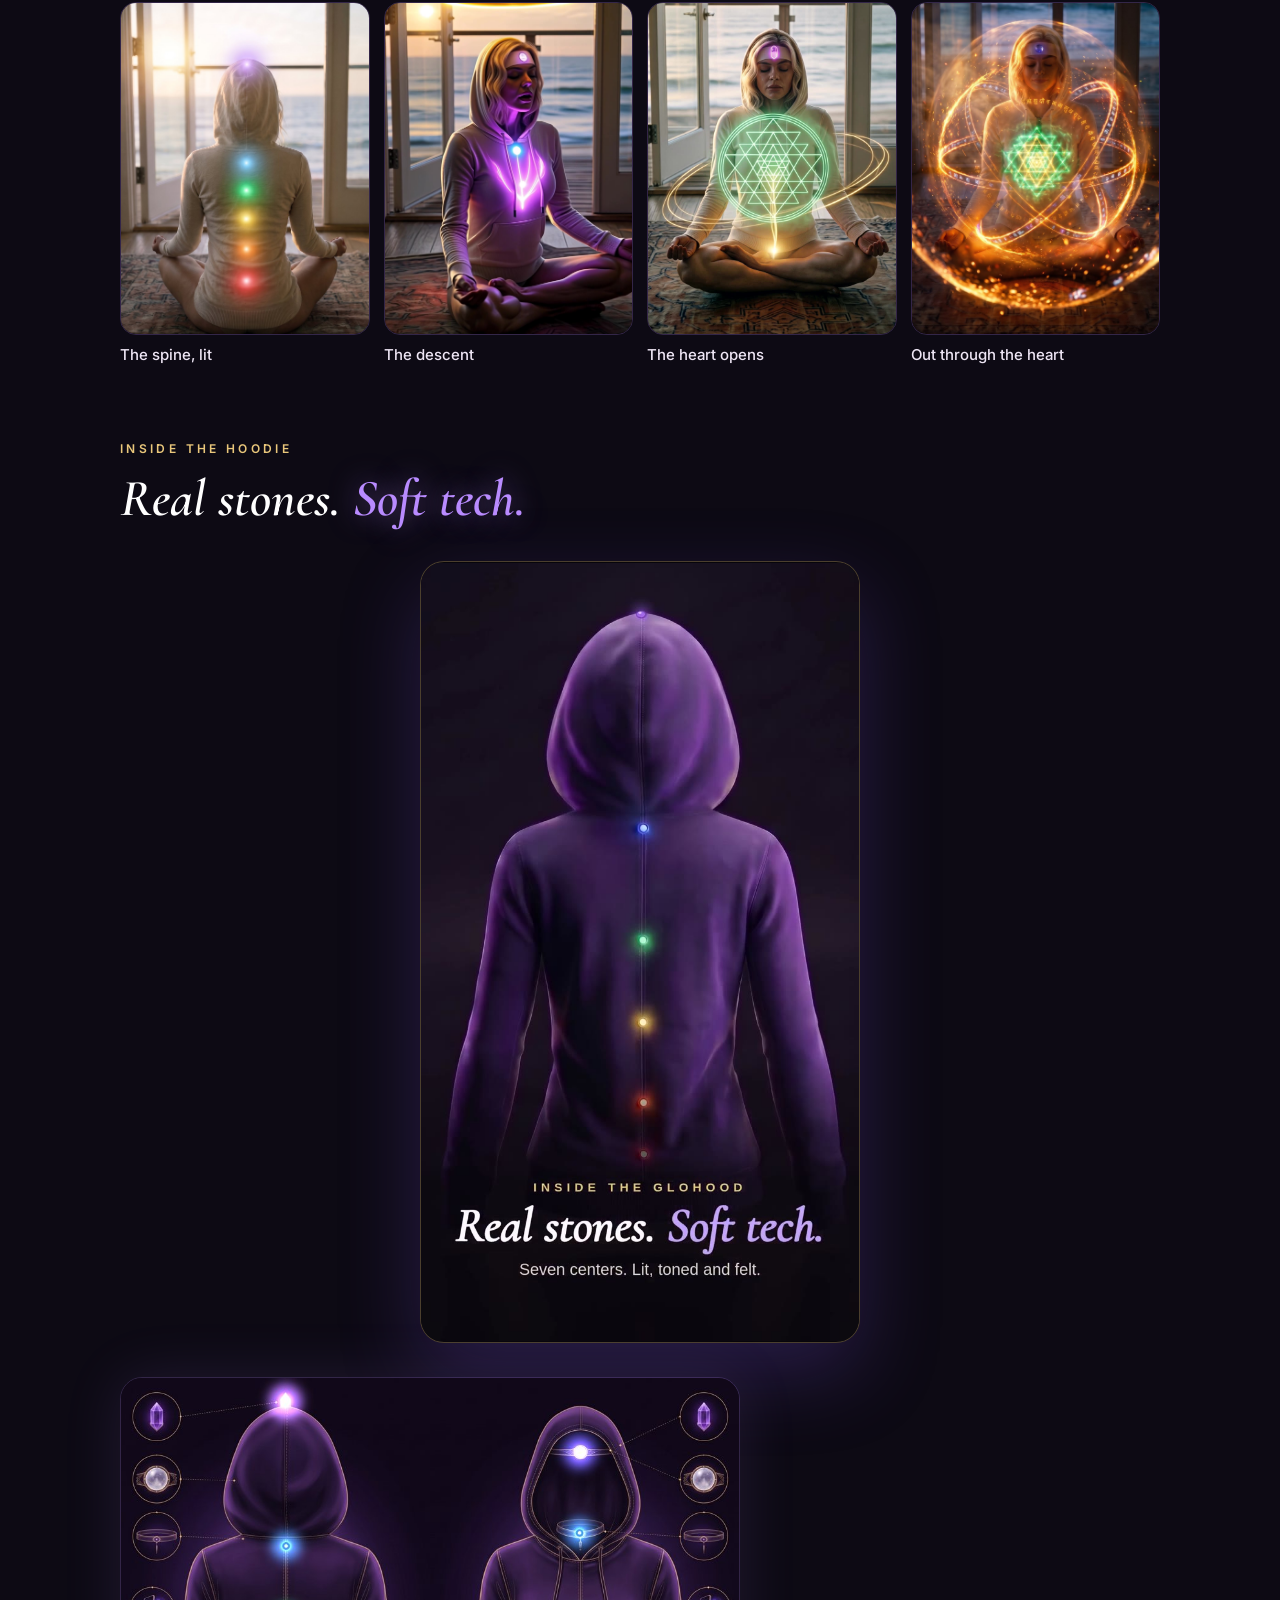
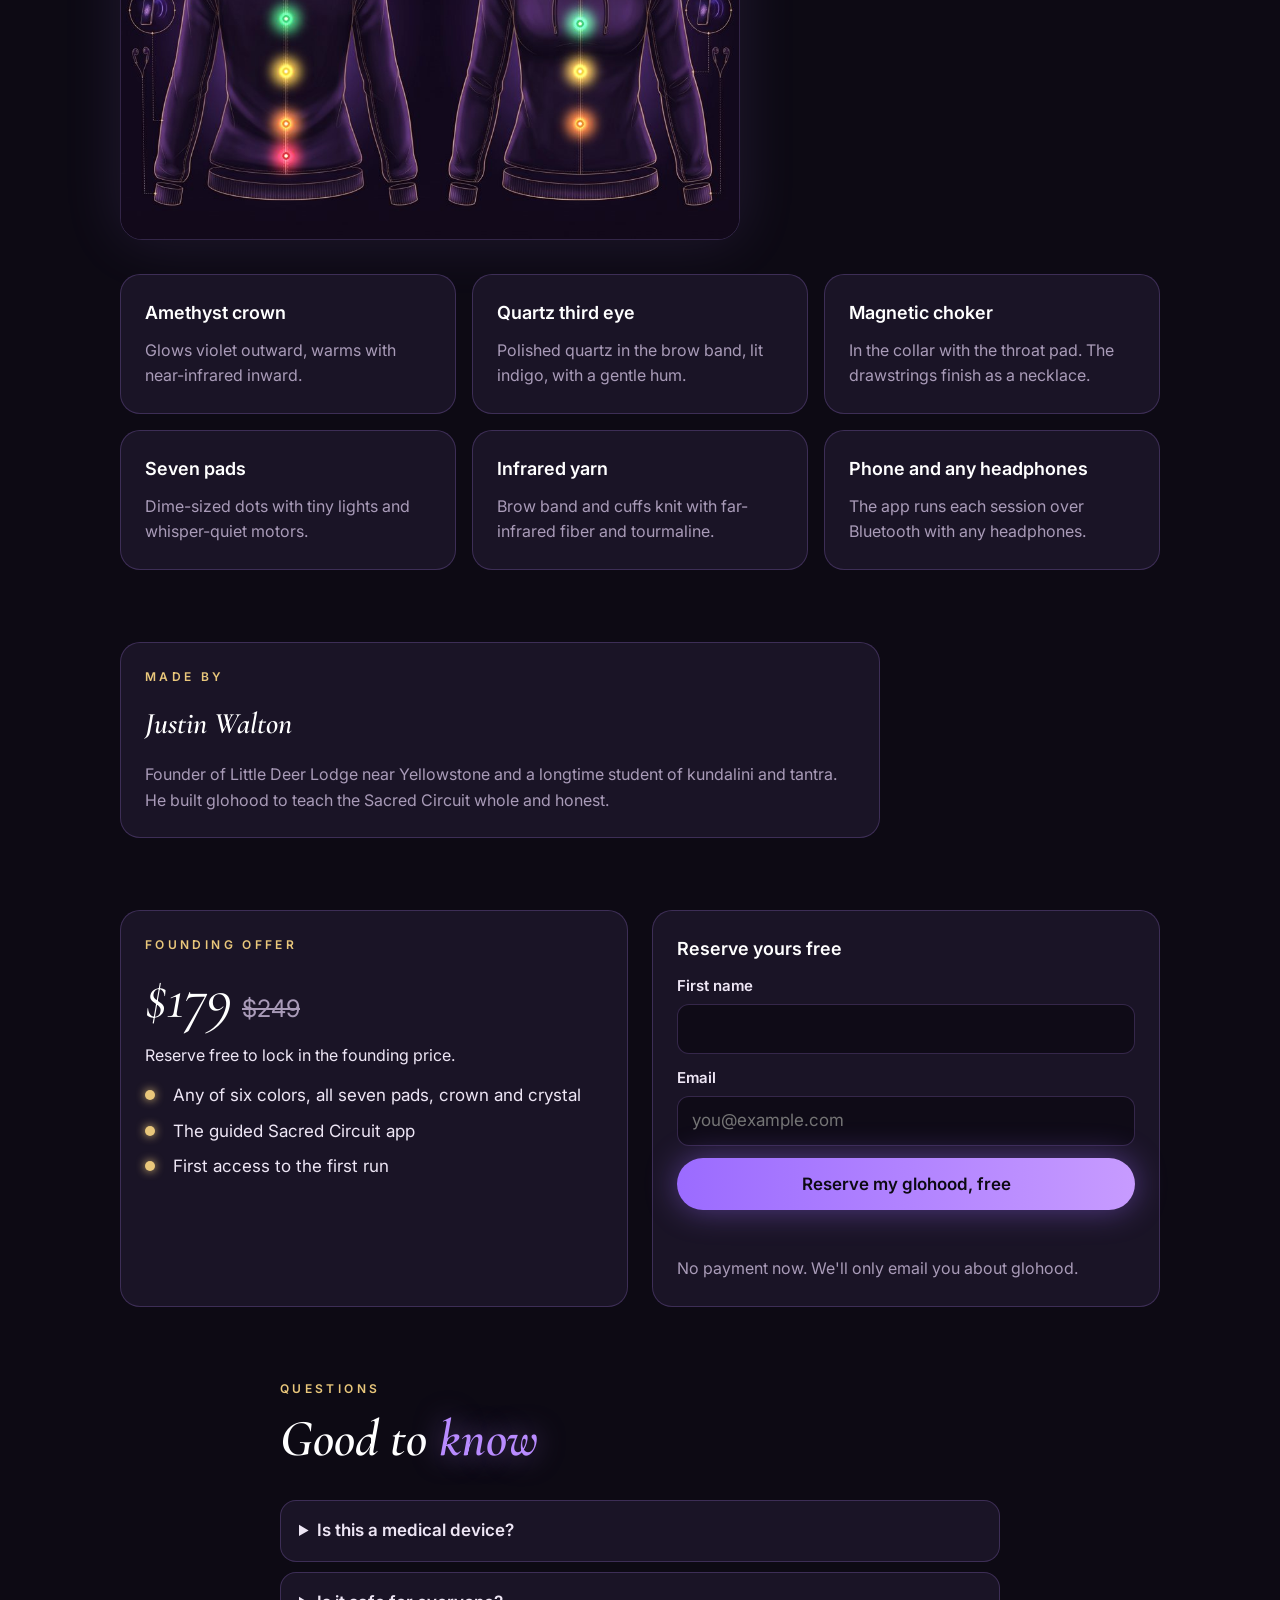
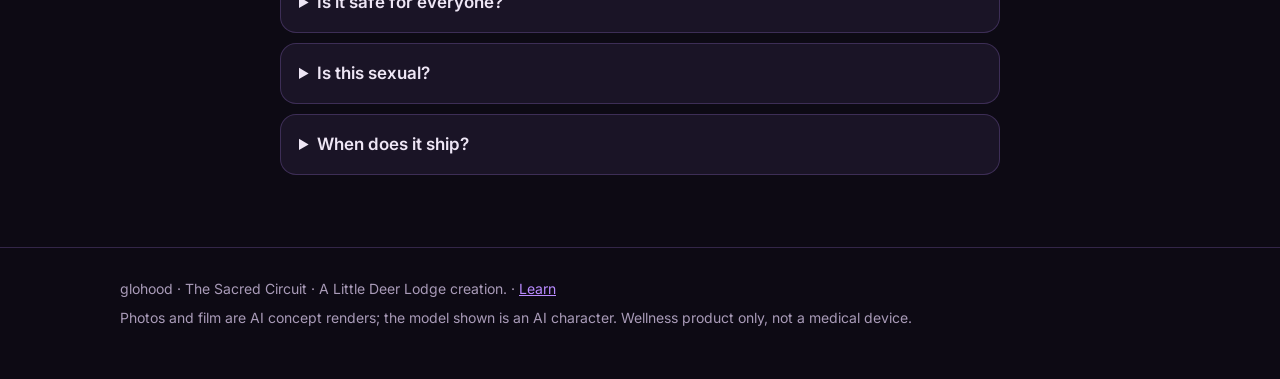
==== commit 99a5b44f: "Top video: narrated glohood film v6 with tap-for-sound button Co-Authored-By: Claude Opus 5.5 <norep" ====
--- a/index.html
+++ b/index.html
@@ -107,7 +107,7 @@
 .ill{margin:0 0 34px;max-width:620px;border-radius:22px;overflow:hidden;border:1px solid var(--line);box-shadow:0 0 60px rgba(185,139,255,.12)}
 .ill img{display:block;width:100%;height:auto}
 .split .ill{margin:22px 0 0}
-.inside-vid{padding:10px 0 30px}.inside-vid video{display:block;width:100%;max-width:440px;margin:0 auto;aspect-ratio:9/16;border-radius:24px;border:1px solid rgba(233,199,123,.3);box-shadow:0 30px 80px rgba(120,80,220,.25);background:#07050b}
+.vbox{position:relative;max-width:440px;margin:0 auto}.snd{position:absolute;top:14px;right:14px;z-index:2;font:600 14px/1 Inter,system-ui,sans-serif;color:#1a1030;background:#E9C77B;border:0;border-radius:999px;padding:10px 14px;min-height:40px;cursor:pointer;box-shadow:0 6px 20px rgba(0,0,0,.45)}.snd.on{background:rgba(20,12,36,.75);color:#E9C77B;border:1px solid rgba(233,199,123,.5)}.vnote{text-align:center;color:var(--muted);font-size:12px;margin:10px 0 0}.inside-vid{padding:10px 0 30px}.inside-vid video{display:block;width:100%;max-width:440px;margin:0 auto;aspect-ratio:9/16;border-radius:24px;border:1px solid rgba(233,199,123,.3);box-shadow:0 30px 80px rgba(120,80,220,.25);background:#07050b}
 .split{display:grid;grid-template-columns:1fr 1fr;gap:40px;align-items:start}
 
 /* colors / gallery */
@@ -187,7 +187,8 @@
 
 <section class="inside-vid" aria-label="Inside the glohood">
   <div class="wrap">
-    <video src="https://d2ol7oe51mr4n9.cloudfront.net/user_3Drbwyhih8zMI5PH5GwlVDdw9tV/8ece15ed-48b4-4ce9-a68a-af962636c63d.mp4" poster="https://d2ol7oe51mr4n9.cloudfront.net/user_3Drbwyhih8zMI5PH5GwlVDdw9tV/788e4407-2828-48c7-8a13-9973fe240c6a.jpg" autoplay muted loop playsinline preload="metadata" aria-label="The glohood turning in parts, showing each of its twelve lights front and back"></video>
+    <div class="vbox"><video id="topfilm" src="https://d2ol7oe51mr4n9.cloudfront.net/user_3Drbwyhih8zMI5PH5GwlVDdw9tV/5ccf6bcc-d696-41a1-977a-d3a11237696b.mp4" poster="https://d2ol7oe51mr4n9.cloudfront.net/user_3Drbwyhih8zMI5PH5GwlVDdw9tV/e377fe7f-158b-437a-9db7-d38b87ce626b.jpg" autoplay muted loop playsinline preload="metadata" aria-label="The glohood turning in parts, showing each of its twelve lights front and back, narrated by Lulu (AI voice)"></video><button type="button" class="snd" id="snd" aria-pressed="false">&#128264; Tap for sound</button></div>
+    <p class="vnote">Voice: Lulu, an AI voice.</p>
   </div>
 </section>
 
@@ -472,5 +473,6 @@
   });
 })();
 </script>
+<script>(function(){var v=document.getElementById('topfilm'),b=document.getElementById('snd');if(!v||!b)return;b.addEventListener('click',function(){if(v.muted){v.muted=false;v.currentTime=0;v.play();b.classList.add('on');b.innerHTML='&#128266; Sound on';b.setAttribute('aria-pressed','true')}else{v.muted=true;b.classList.remove('on');b.innerHTML='&#128264; Tap for sound';b.setAttribute('aria-pressed','false')}})})();</script>
 </body>
 </html>
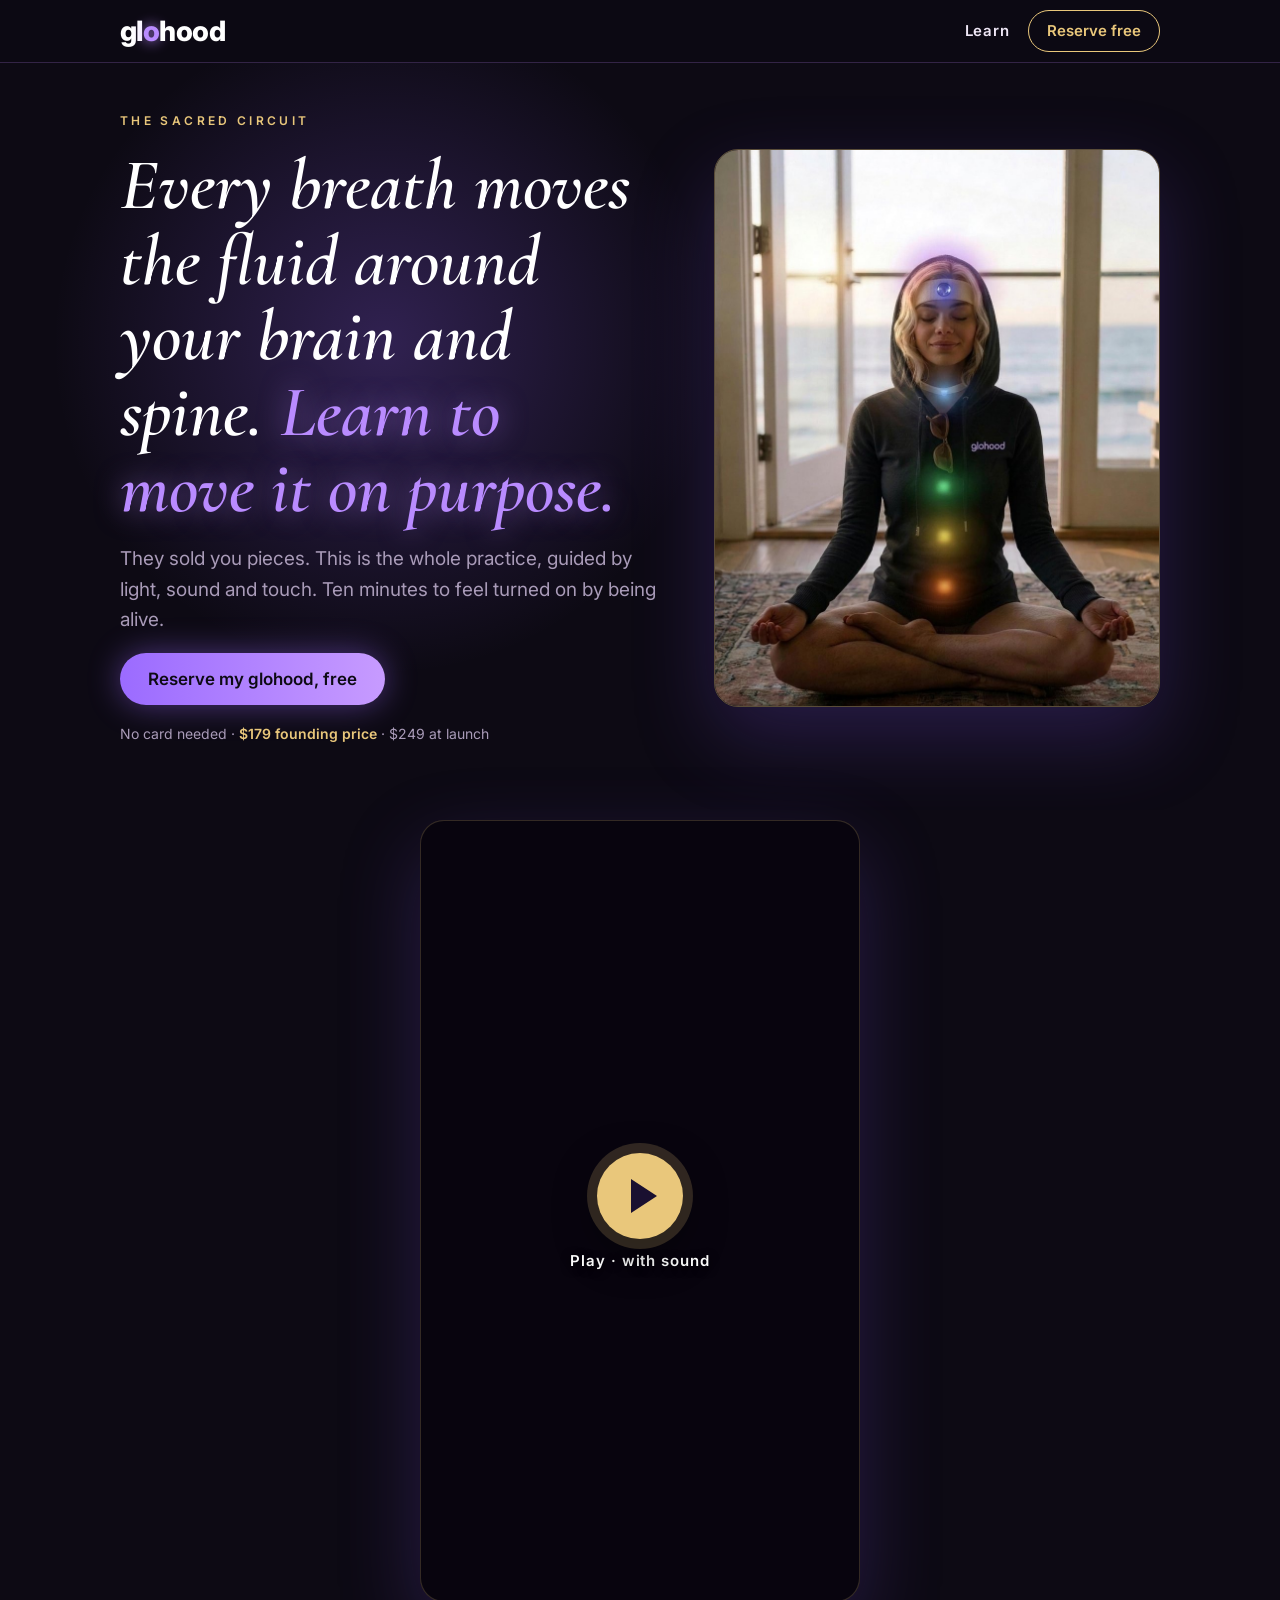
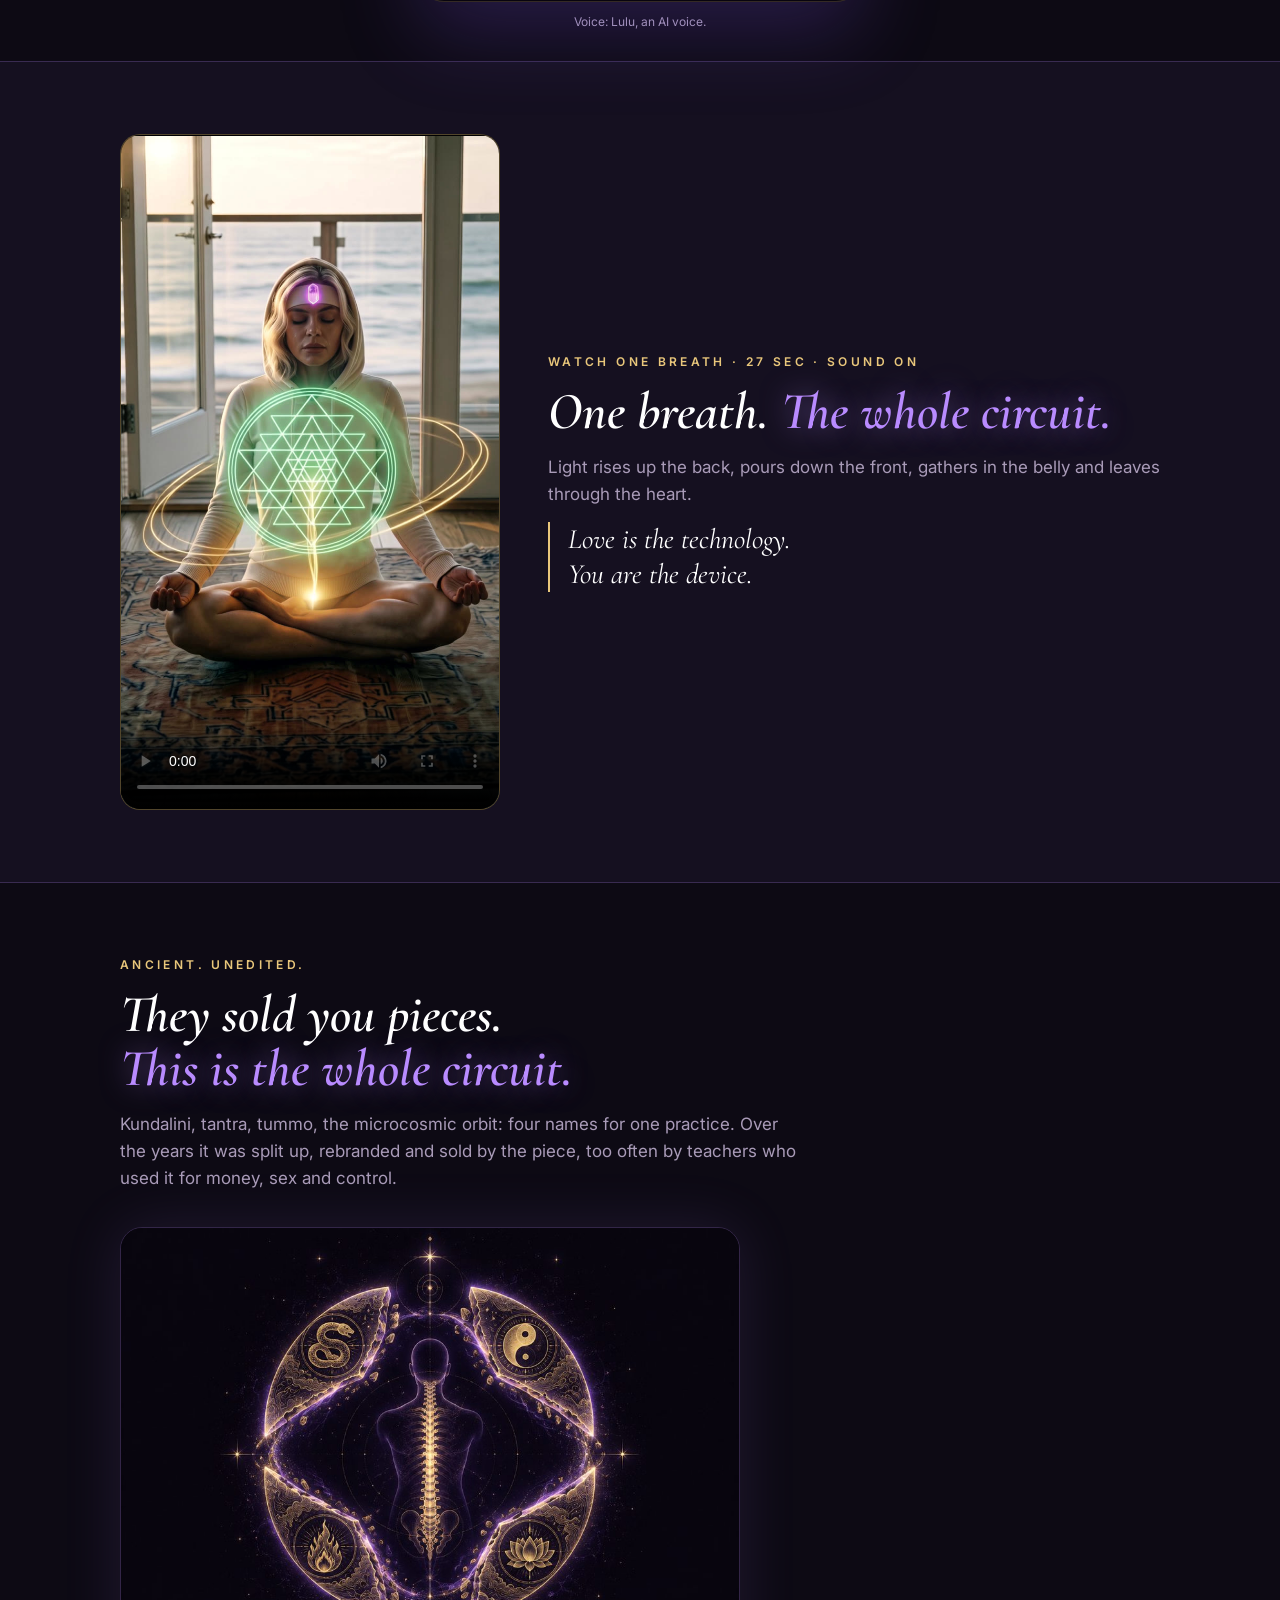
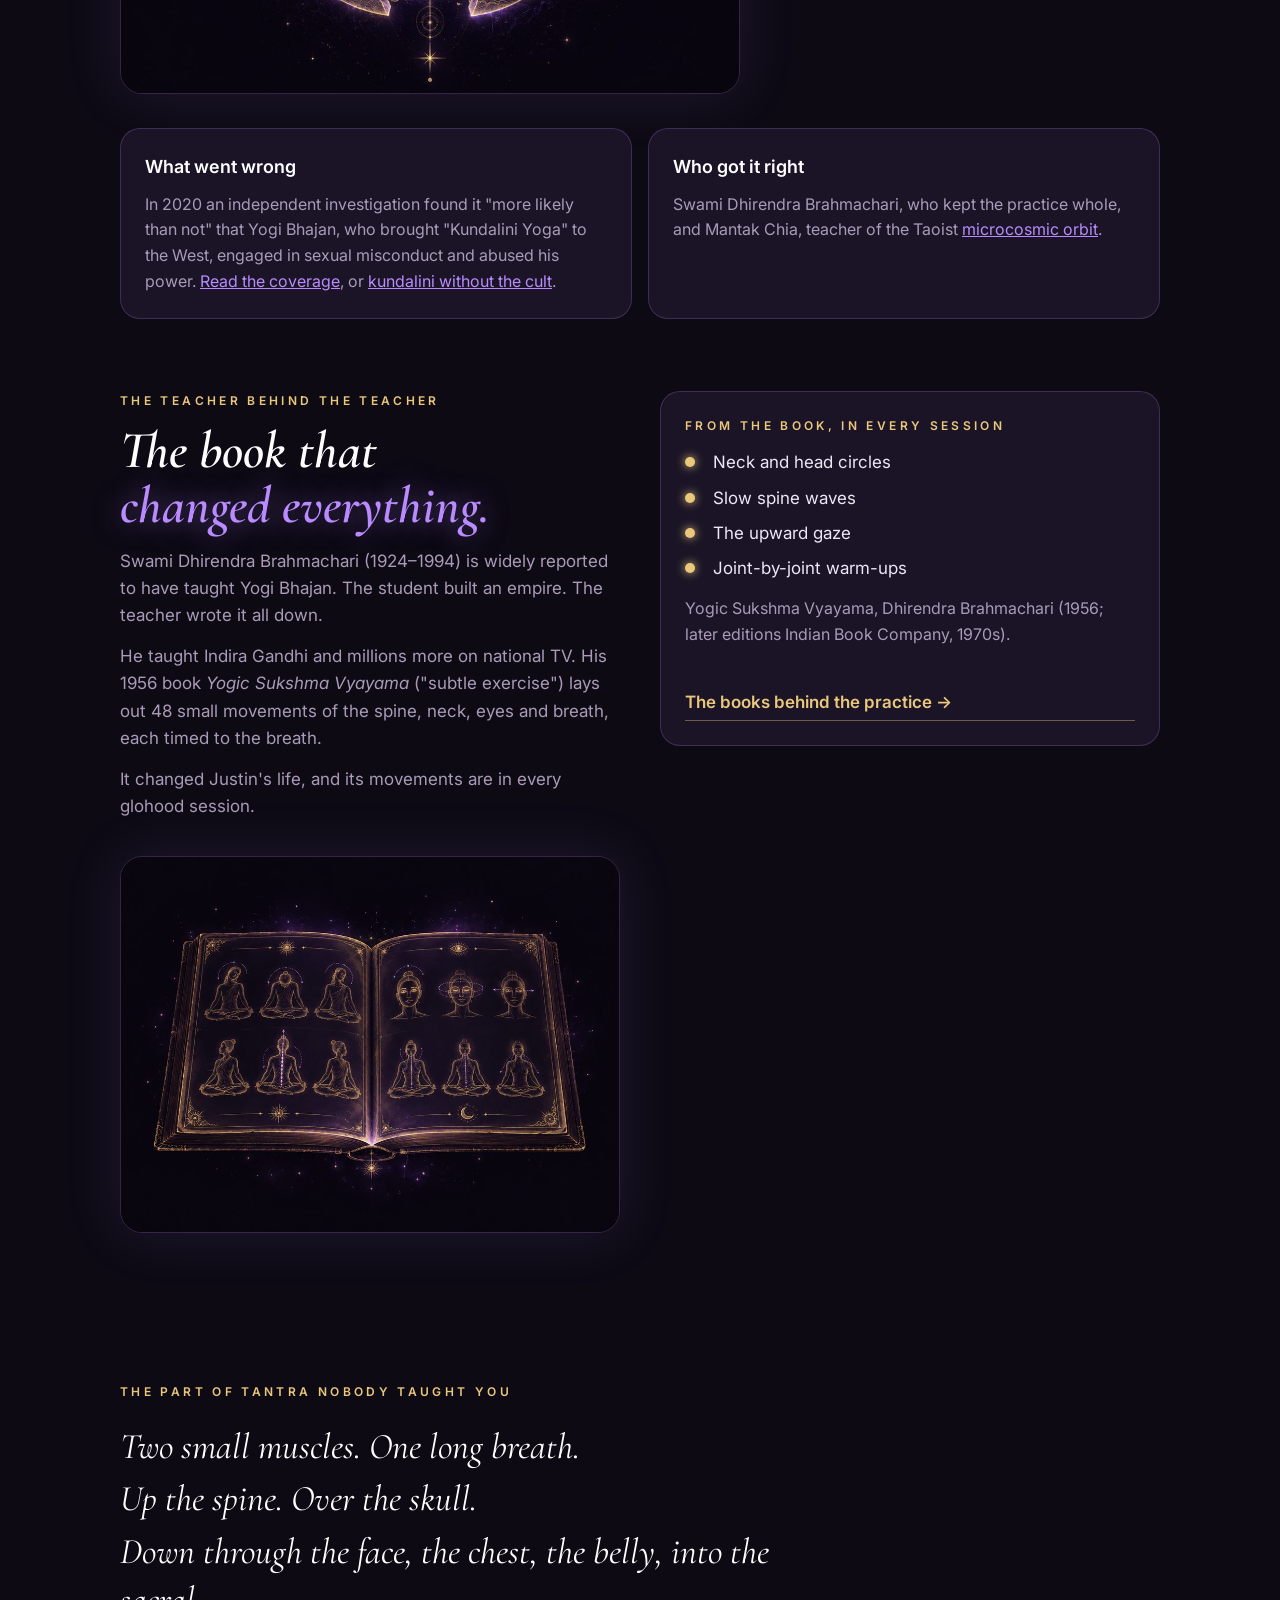
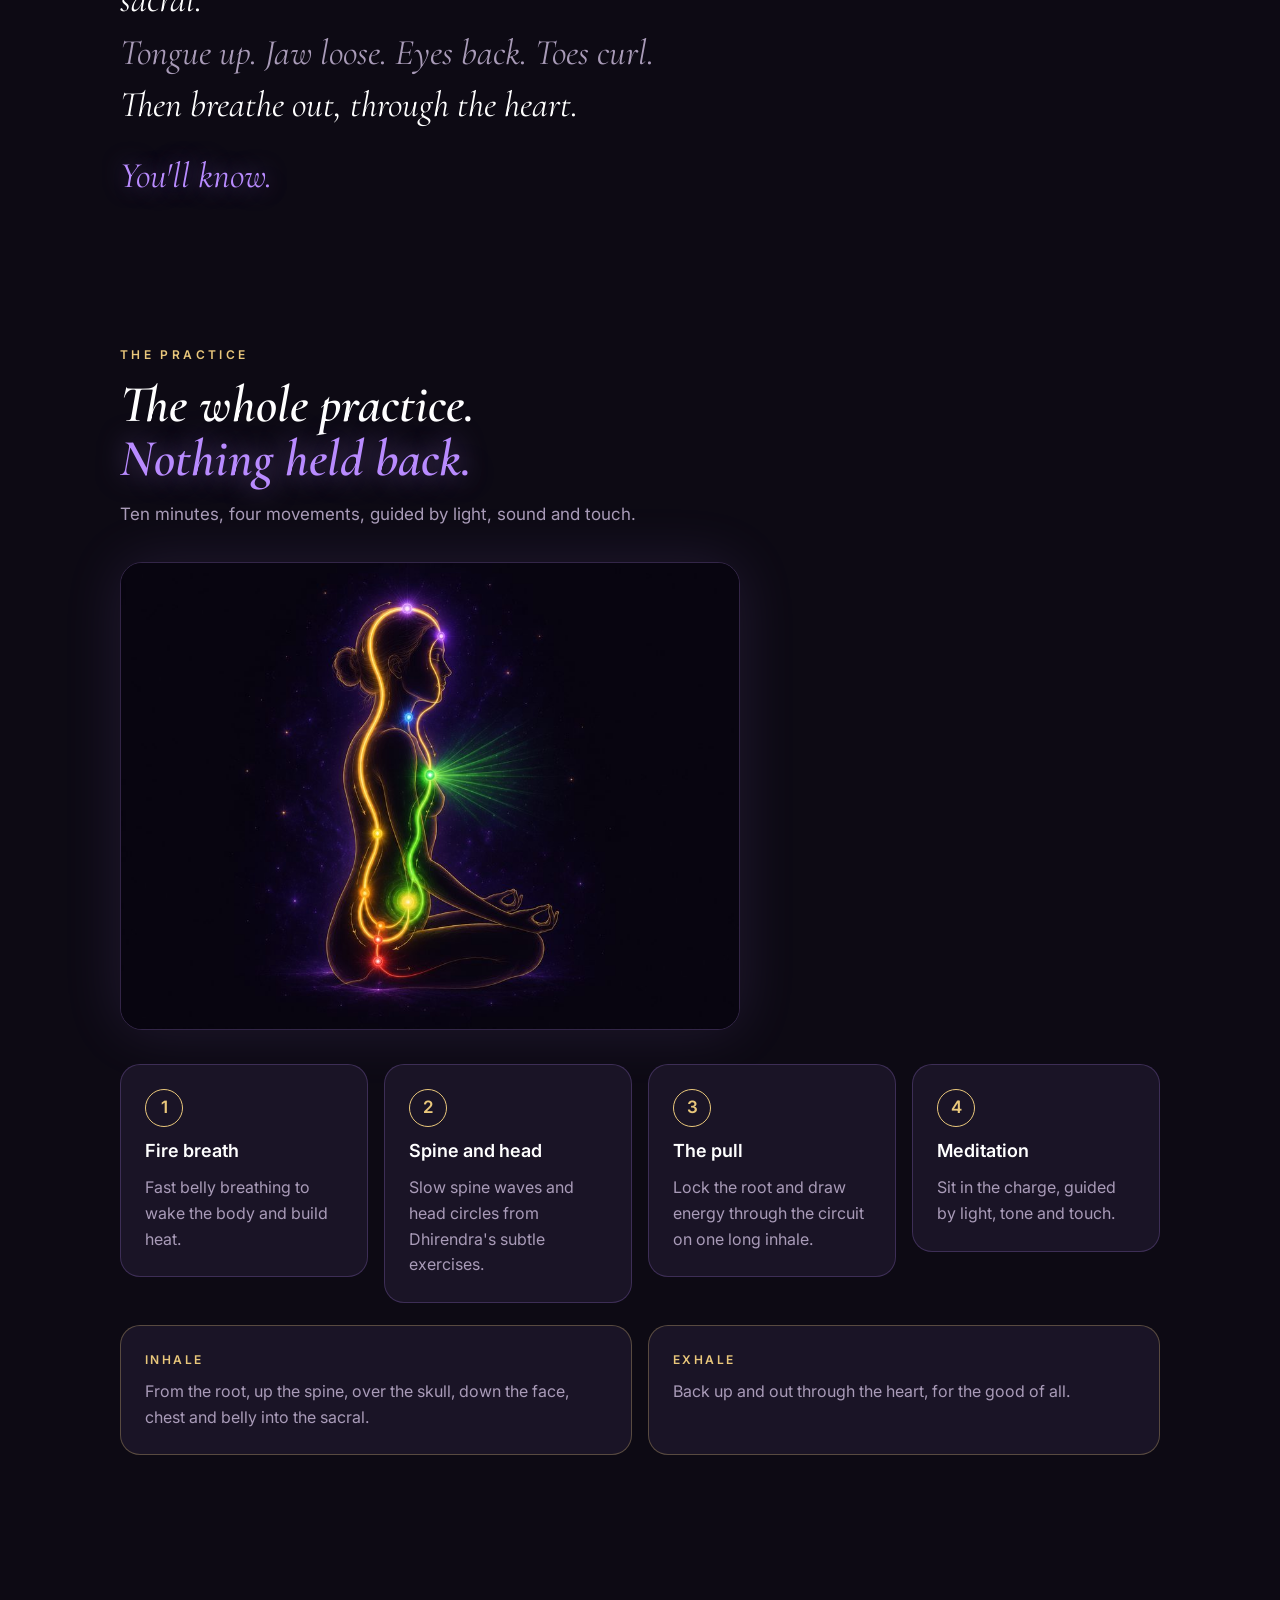
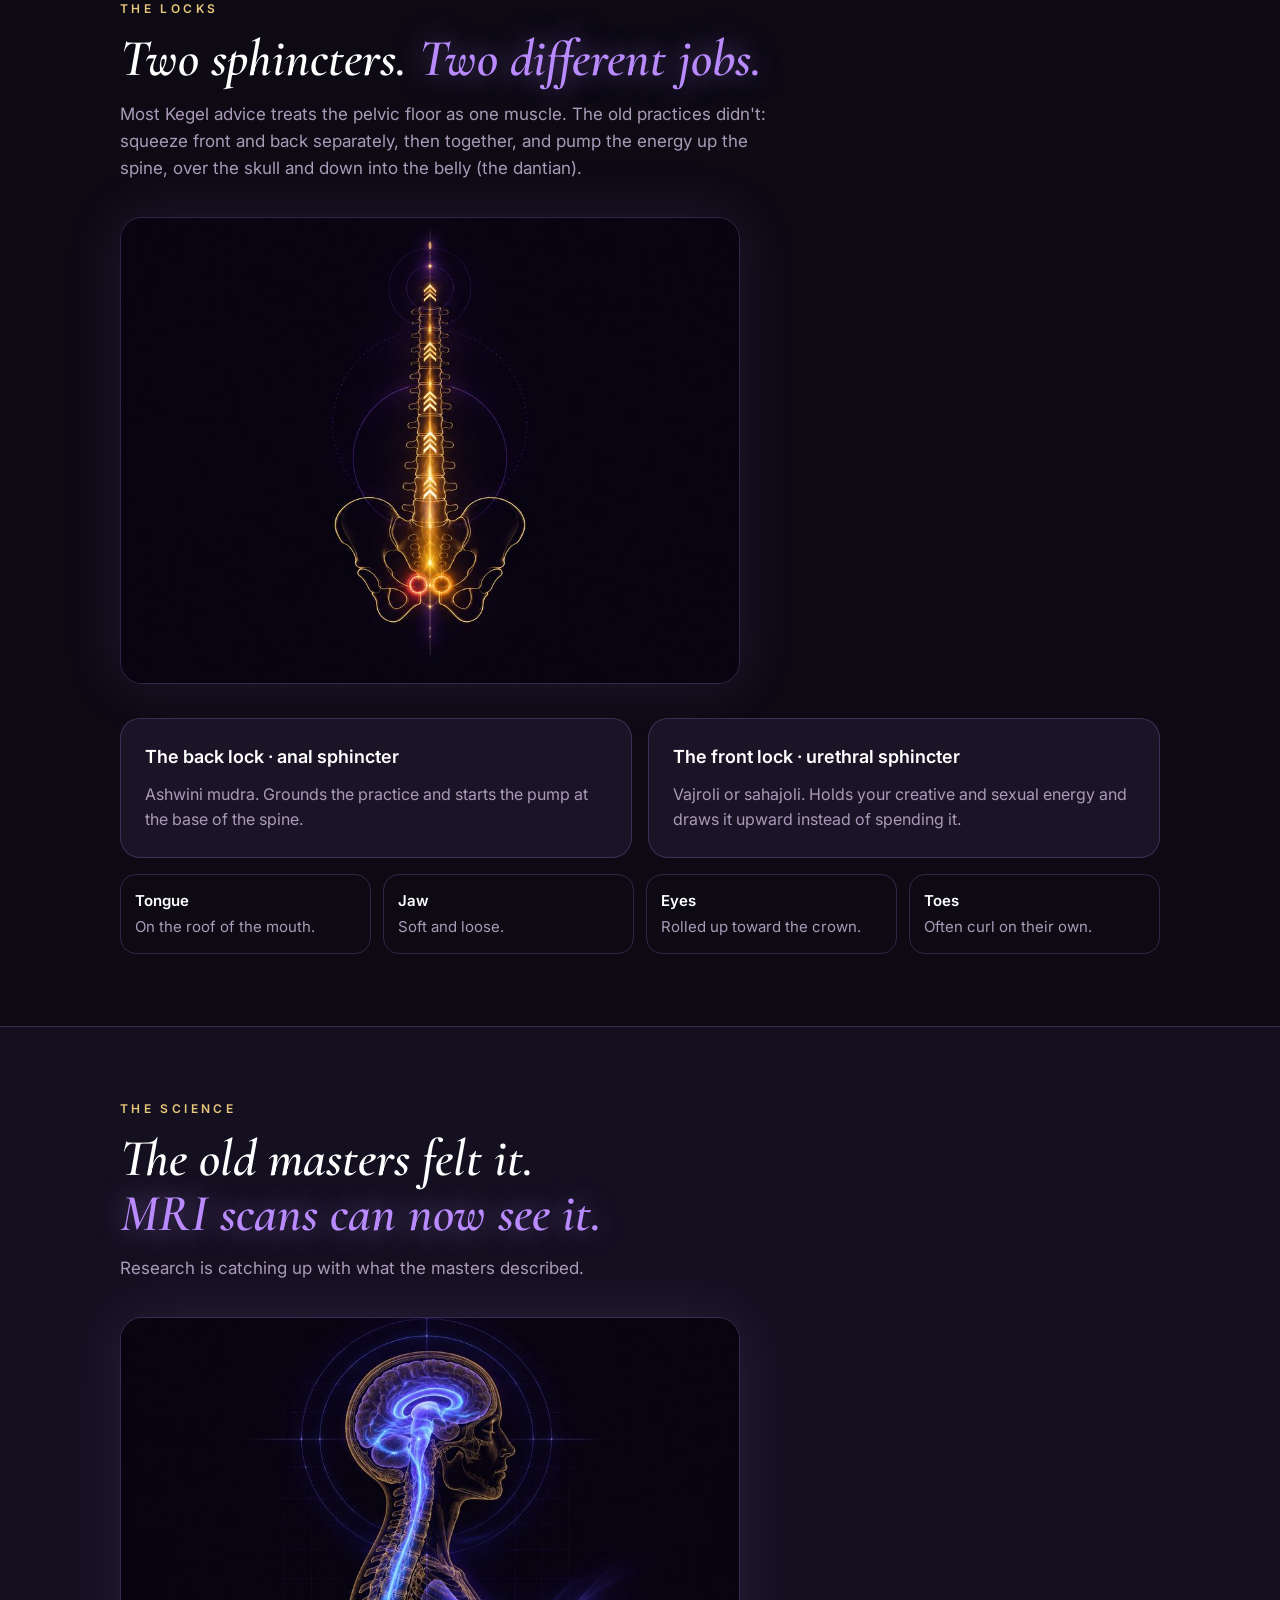
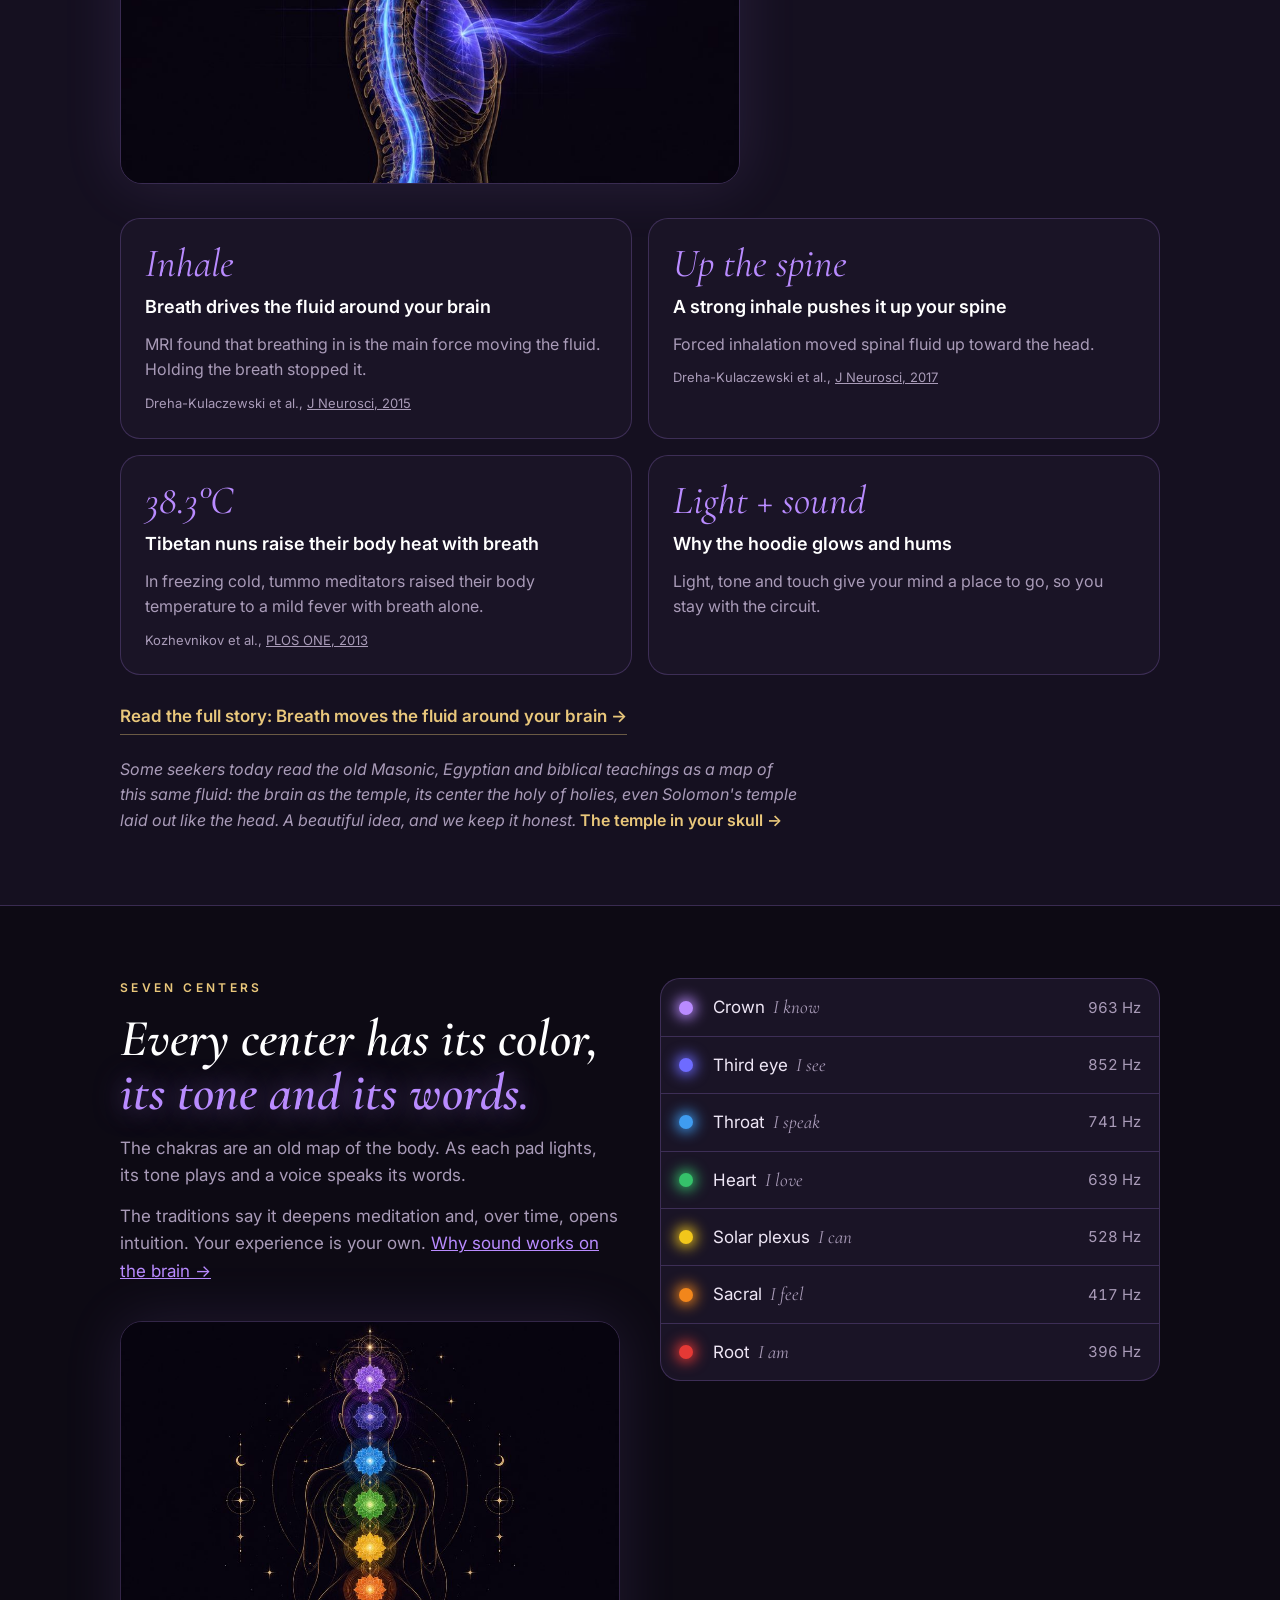
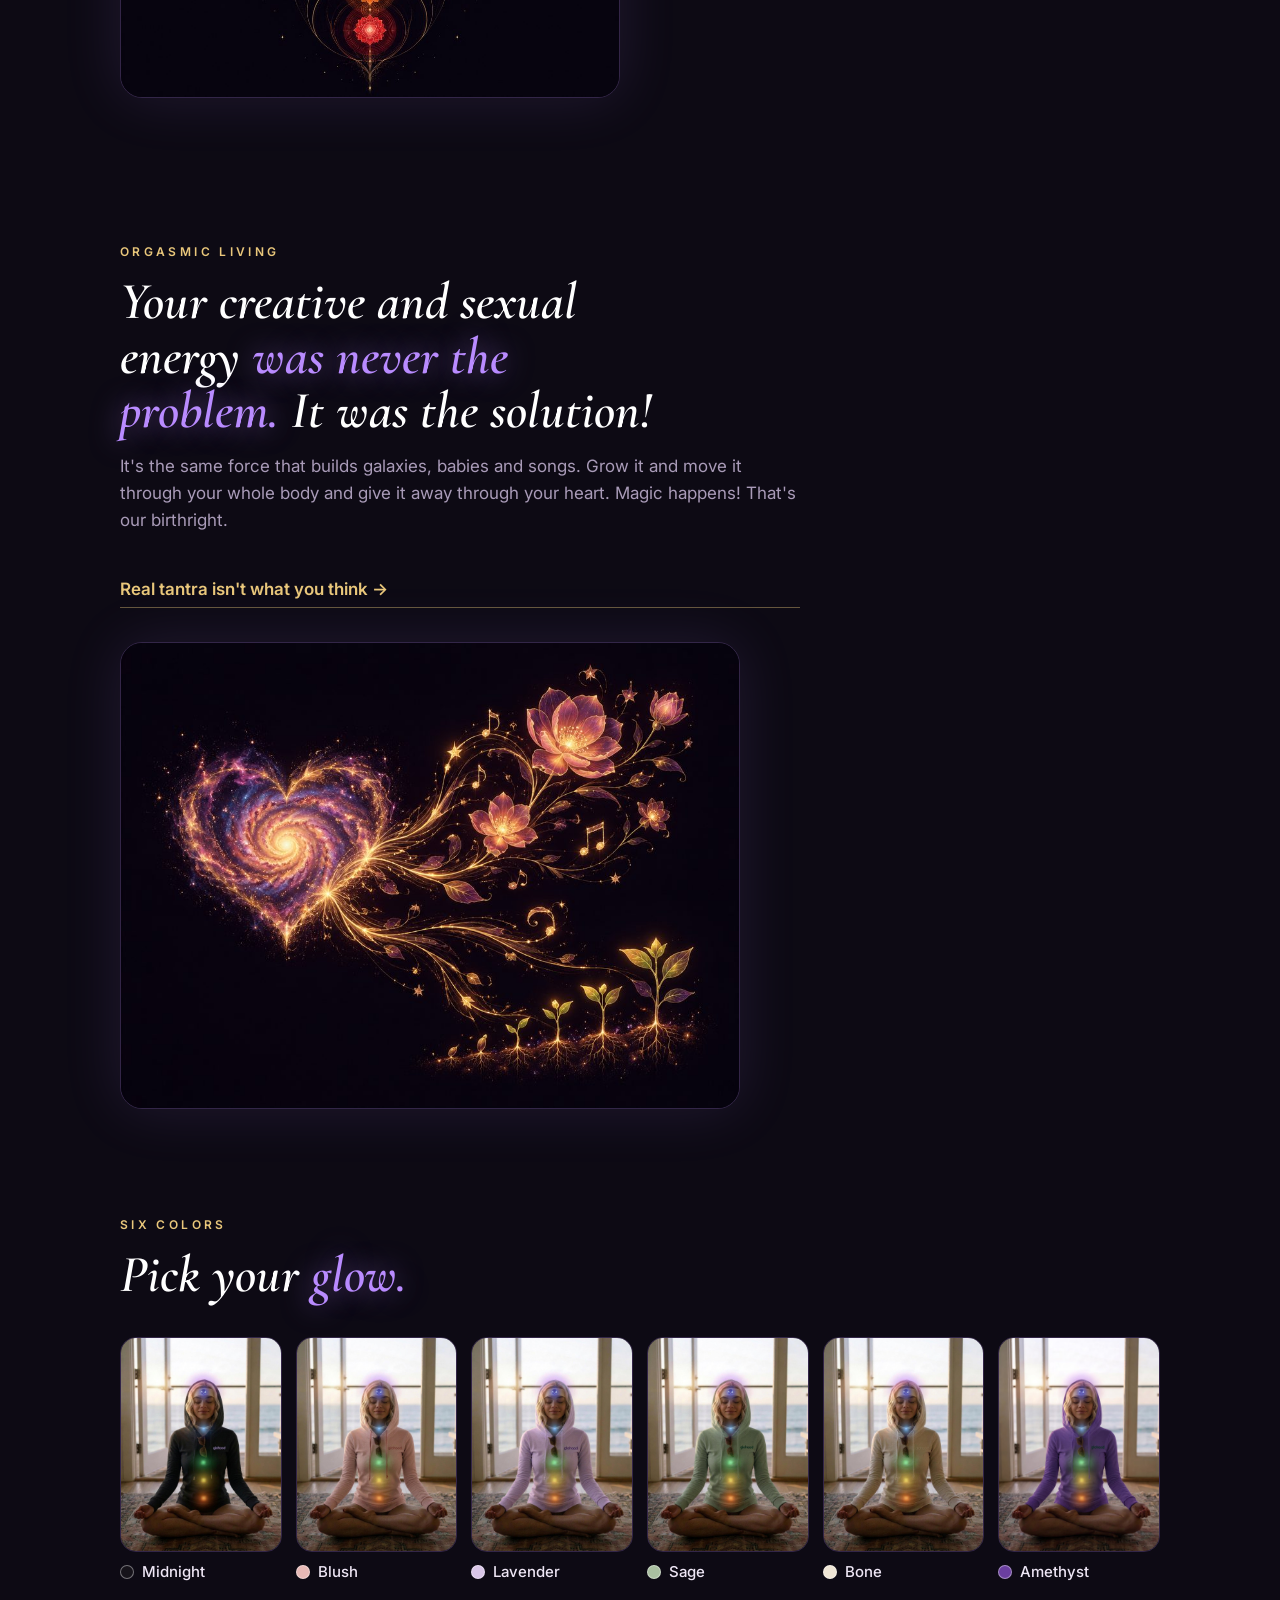
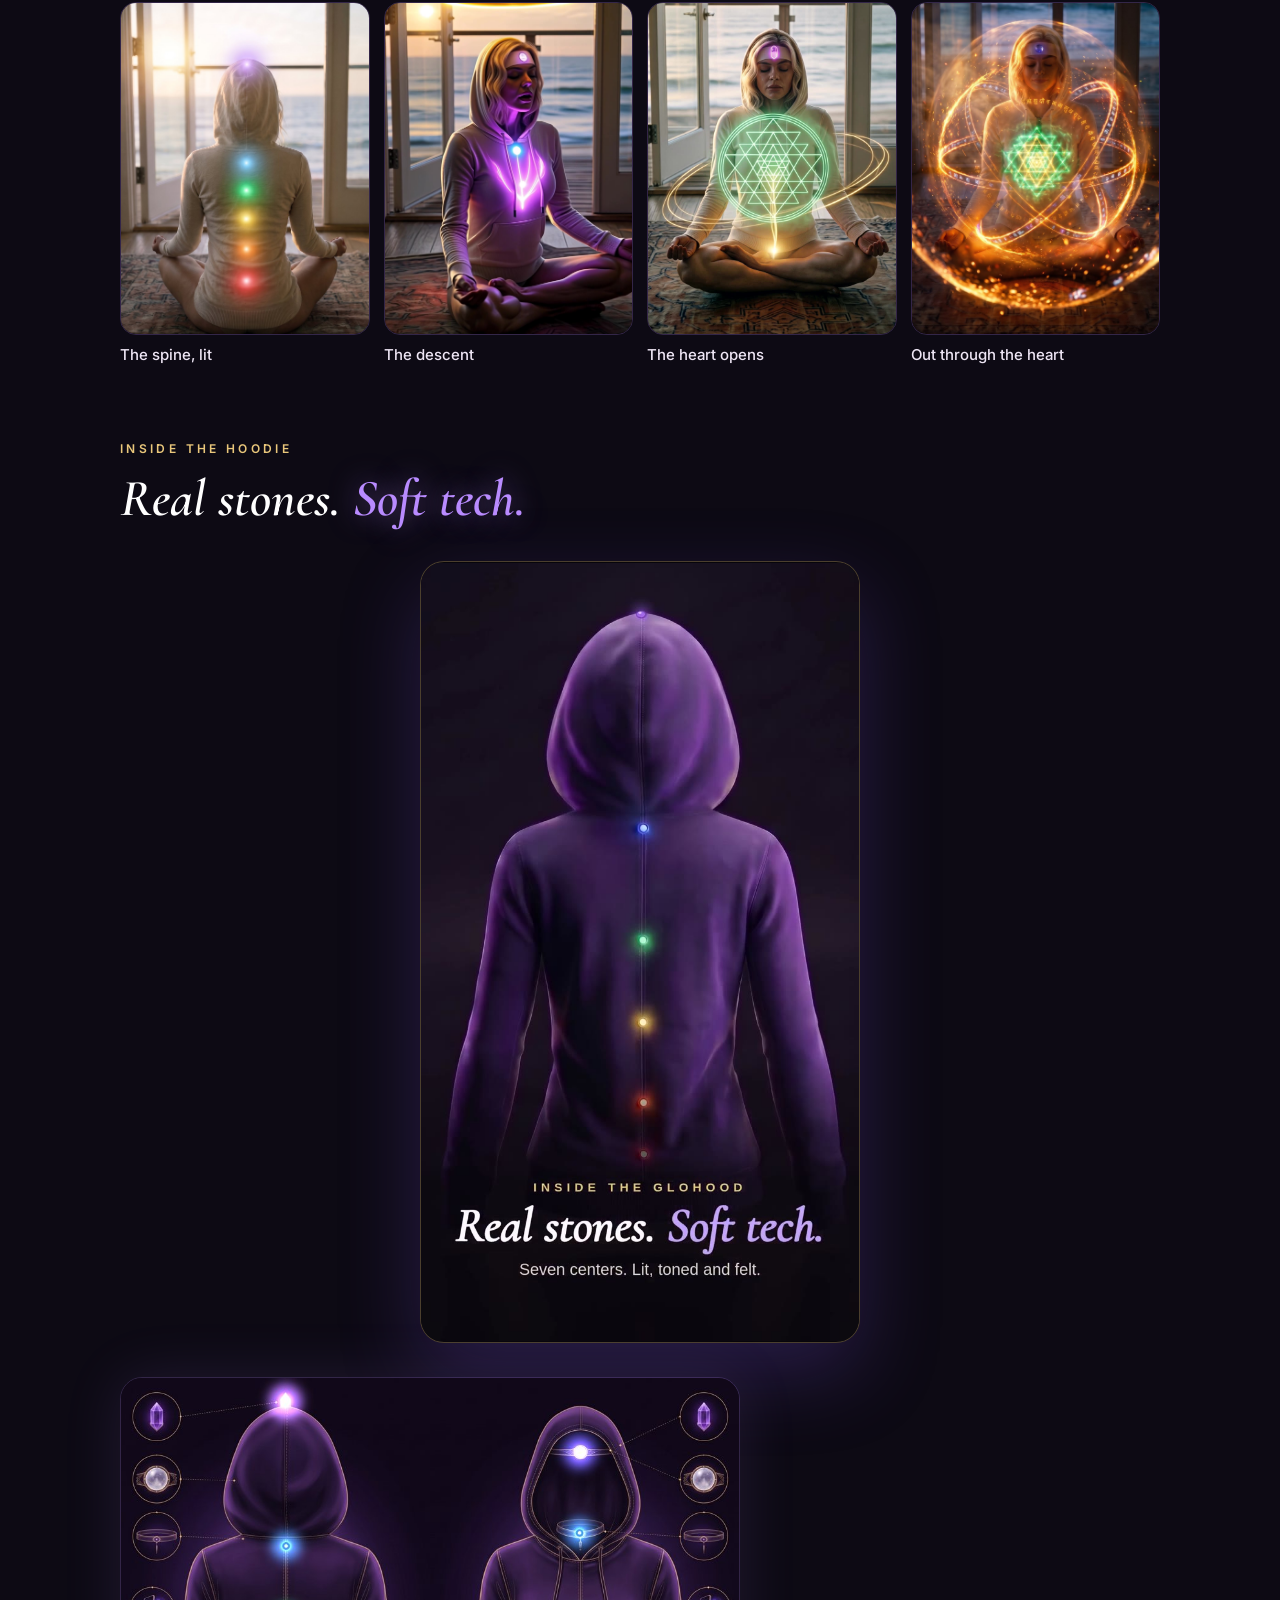
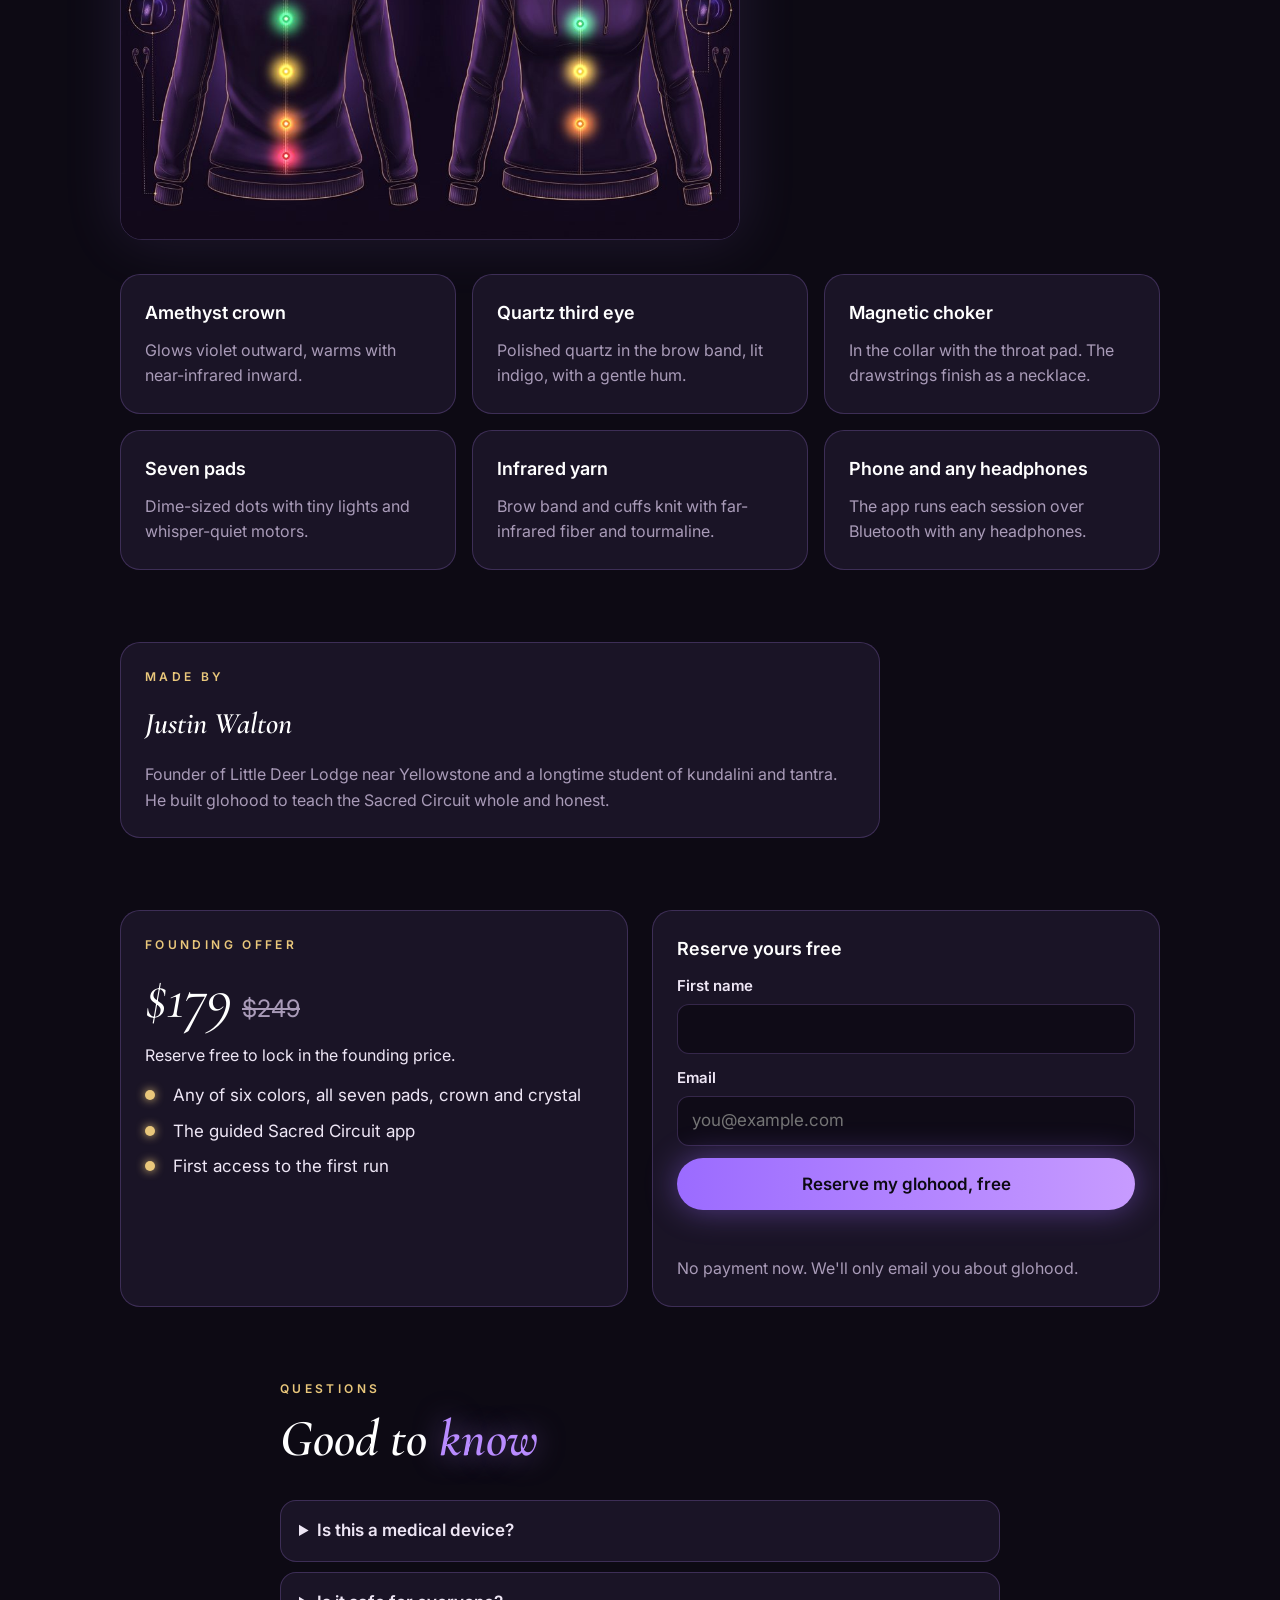
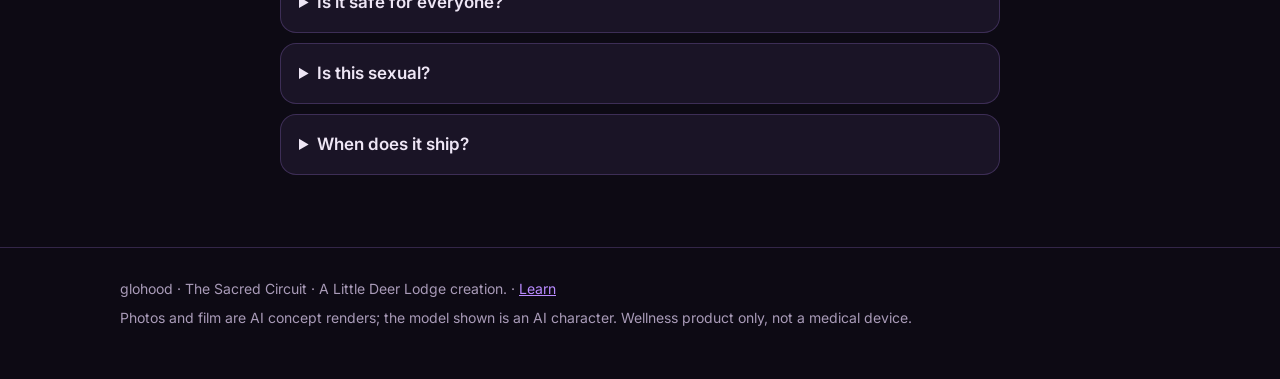
==== commit 60f9e443: "Top film: big play button starts it with sound, plus a sound-off toggle Co-Authored-By: Claude Opus " ====
--- a/index.html
+++ b/index.html
@@ -1,6 +1,6 @@
 <!DOCTYPE html>
 <html lang="en">
-<head>
+<head><script>if(location.protocol==='http:'&&location.hostname==='glohood.com')location.replace('https:'+location.href.slice(5))</script>
 <meta charset="utf-8">
 <meta name="viewport" content="width=device-width, initial-scale=1">
 <title>glohood</title>
@@ -107,7 +107,7 @@
 .ill{margin:0 0 34px;max-width:620px;border-radius:22px;overflow:hidden;border:1px solid var(--line);box-shadow:0 0 60px rgba(185,139,255,.12)}
 .ill img{display:block;width:100%;height:auto}
 .split .ill{margin:22px 0 0}
-.vbox{position:relative;max-width:440px;margin:0 auto}.snd{position:absolute;top:14px;right:14px;z-index:2;font:600 14px/1 Inter,system-ui,sans-serif;color:#1a1030;background:#E9C77B;border:0;border-radius:999px;padding:10px 14px;min-height:40px;cursor:pointer;box-shadow:0 6px 20px rgba(0,0,0,.45)}.snd.on{background:rgba(20,12,36,.75);color:#E9C77B;border:1px solid rgba(233,199,123,.5)}.vnote{text-align:center;color:var(--muted);font-size:12px;margin:10px 0 0}.inside-vid{padding:10px 0 30px}.inside-vid video{display:block;width:100%;max-width:440px;margin:0 auto;aspect-ratio:9/16;border-radius:24px;border:1px solid rgba(233,199,123,.3);box-shadow:0 30px 80px rgba(120,80,220,.25);background:#07050b}
+.vbox{position:relative;max-width:440px;margin:0 auto}.snd{position:absolute;top:14px;right:14px;z-index:2;font:600 14px/1 Inter,system-ui,sans-serif;color:#1a1030;background:#E9C77B;border:0;border-radius:999px;padding:10px 14px;min-height:40px;cursor:pointer;box-shadow:0 6px 20px rgba(0,0,0,.45)}.snd.off{background:#E9C77B;color:#1a1030}.snd{background:rgba(20,12,36,.75);color:#E9C77B;border:1px solid rgba(233,199,123,.5)}.snd[hidden]{display:none}.playbig{position:absolute;inset:0;z-index:3;display:flex;flex-direction:column;align-items:center;justify-content:center;gap:14px;width:100%;border:0;border-radius:24px;background:rgba(9,5,20,.35);cursor:pointer;color:#fff}.playbig[hidden]{display:none}.playbig .tri{width:86px;height:86px;border-radius:50%;background:#E9C77B;box-shadow:0 0 0 10px rgba(233,199,123,.18),0 14px 40px rgba(0,0,0,.5);position:relative}.playbig .tri:after{content:"";position:absolute;left:34px;top:26px;border-left:26px solid #1a1030;border-top:17px solid transparent;border-bottom:17px solid transparent}.playbig .pl{font:600 15px/1 Inter,system-ui,sans-serif;letter-spacing:.06em;text-shadow:0 2px 10px rgba(0,0,0,.9)}.vnote{text-align:center;color:var(--muted);font-size:12px;margin:10px 0 0}.inside-vid{padding:10px 0 30px}.inside-vid video{display:block;width:100%;max-width:440px;margin:0 auto;aspect-ratio:9/16;border-radius:24px;border:1px solid rgba(233,199,123,.3);box-shadow:0 30px 80px rgba(120,80,220,.25);background:#07050b}
 .split{display:grid;grid-template-columns:1fr 1fr;gap:40px;align-items:start}
 
 /* colors / gallery */
@@ -187,7 +187,7 @@
 
 <section class="inside-vid" aria-label="Inside the glohood">
   <div class="wrap">
-    <div class="vbox"><video id="topfilm" src="https://d2ol7oe51mr4n9.cloudfront.net/user_3Drbwyhih8zMI5PH5GwlVDdw9tV/5ccf6bcc-d696-41a1-977a-d3a11237696b.mp4" poster="https://d2ol7oe51mr4n9.cloudfront.net/user_3Drbwyhih8zMI5PH5GwlVDdw9tV/e377fe7f-158b-437a-9db7-d38b87ce626b.jpg" autoplay muted loop playsinline preload="metadata" aria-label="The glohood turning in parts, showing each of its twelve lights front and back, narrated by Lulu (AI voice)"></video><button type="button" class="snd" id="snd" aria-pressed="false">&#128264; Tap for sound</button></div>
+    <div class="vbox"><video id="topfilm" src="https://d2ol7oe51mr4n9.cloudfront.net/user_3Drbwyhih8zMI5PH5GwlVDdw9tV/5ccf6bcc-d696-41a1-977a-d3a11237696b.mp4" poster="https://d2ol7oe51mr4n9.cloudfront.net/user_3Drbwyhih8zMI5PH5GwlVDdw9tV/e377fe7f-158b-437a-9db7-d38b87ce626b.jpg" playsinline preload="metadata" aria-label="The glohood turning in parts, showing each of its twelve lights front and back, narrated by Lulu (AI voice)"></video><button type="button" class="playbig" id="playbig" aria-label="Play the glohood film with sound"><span class="tri"></span><span class="pl">Play &middot; with sound</span></button><button type="button" class="snd" id="snd" aria-pressed="true" hidden>&#128266; Sound off</button></div>
     <p class="vnote">Voice: Lulu, an AI voice.</p>
   </div>
 </section>
@@ -473,6 +473,9 @@
   });
 })();
 </script>
-<script>(function(){var v=document.getElementById('topfilm'),b=document.getElementById('snd');if(!v||!b)return;b.addEventListener('click',function(){if(v.muted){v.muted=false;v.currentTime=0;v.play();b.classList.add('on');b.innerHTML='&#128266; Sound on';b.setAttribute('aria-pressed','true')}else{v.muted=true;b.classList.remove('on');b.innerHTML='&#128264; Tap for sound';b.setAttribute('aria-pressed','false')}})})();</script>
+<script>(function(){var v=document.getElementById('topfilm'),b=document.getElementById('snd'),p=document.getElementById('playbig');if(!v||!b||!p)return;
+p.addEventListener('click',function(){v.muted=false;v.currentTime=0;v.play();p.hidden=true;b.hidden=false});
+v.addEventListener('pause',function(){if(!v.ended&&!v.seeking){}});
+b.addEventListener('click',function(){v.muted=!v.muted;b.classList.toggle('off',v.muted);b.innerHTML=v.muted?'&#128264; Sound on':'&#128266; Sound off';b.setAttribute('aria-pressed',String(!v.muted))})})();</script>
 </body>
 </html>
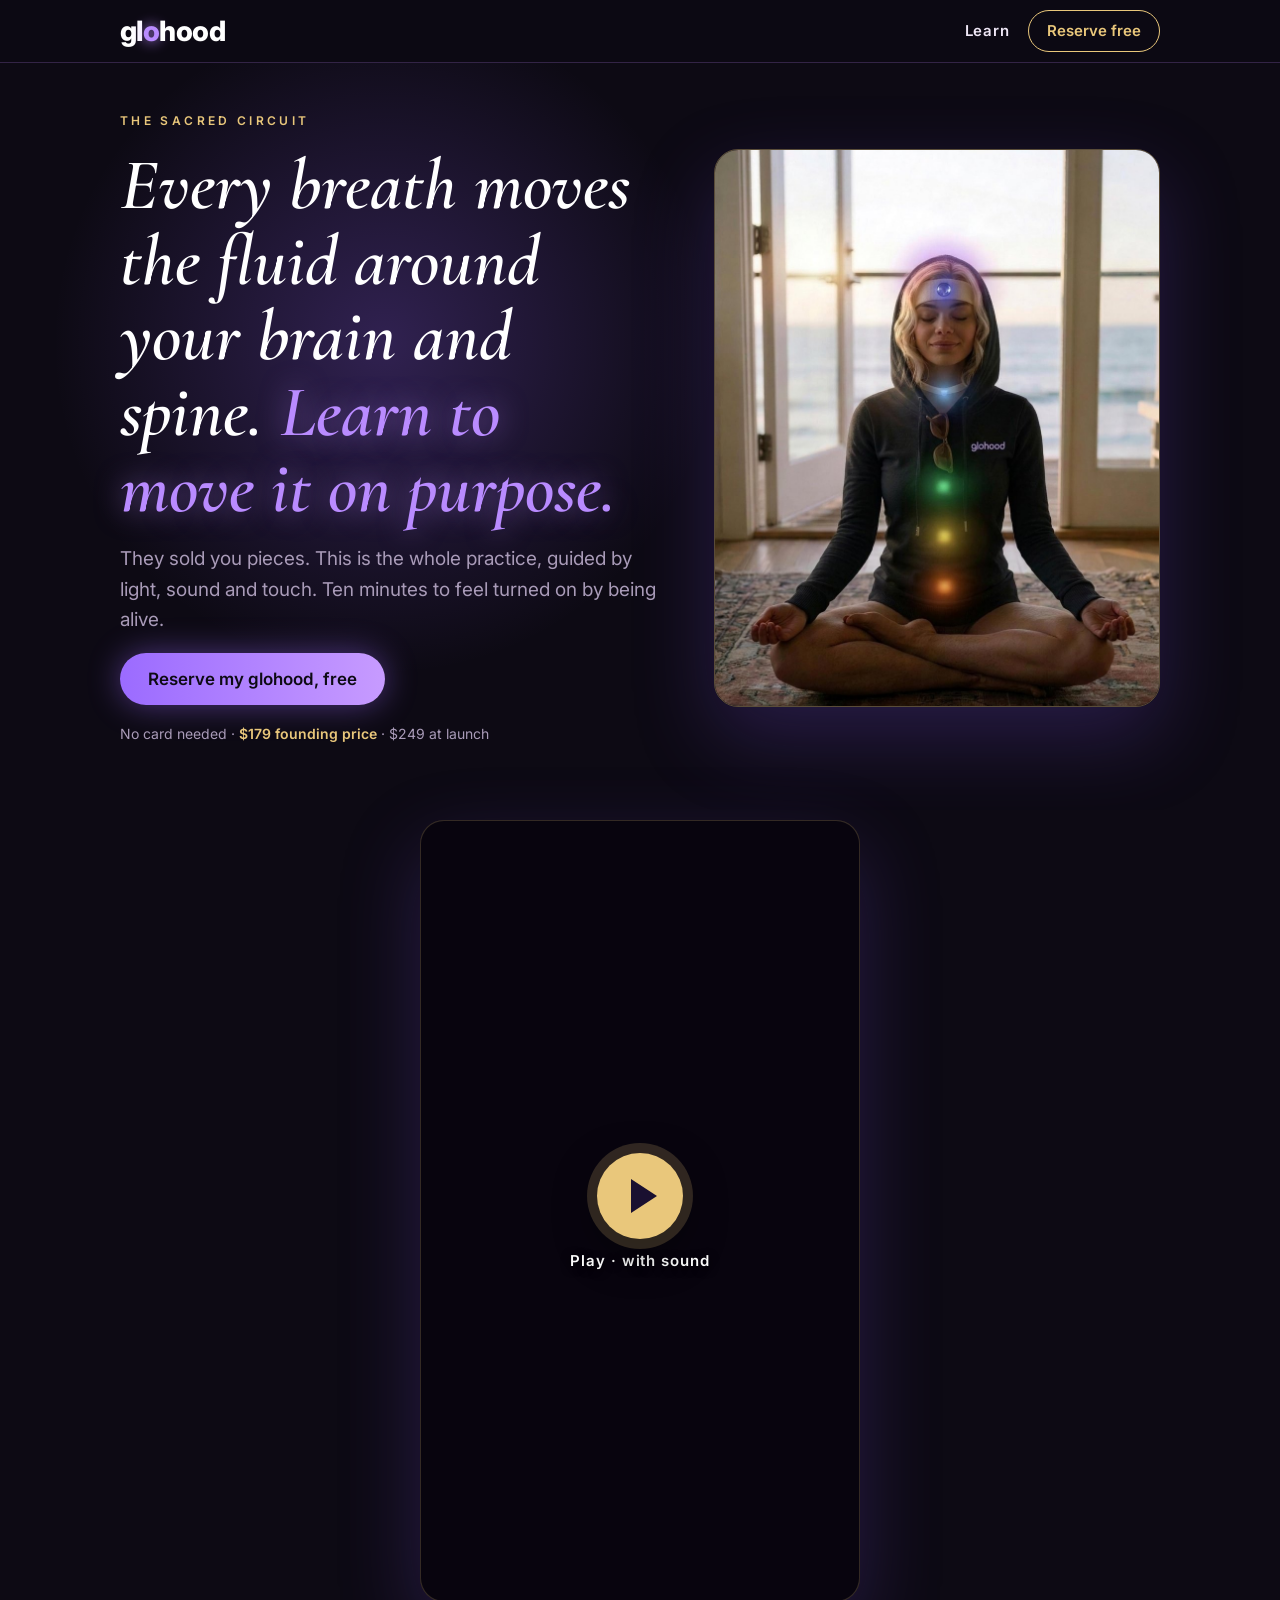
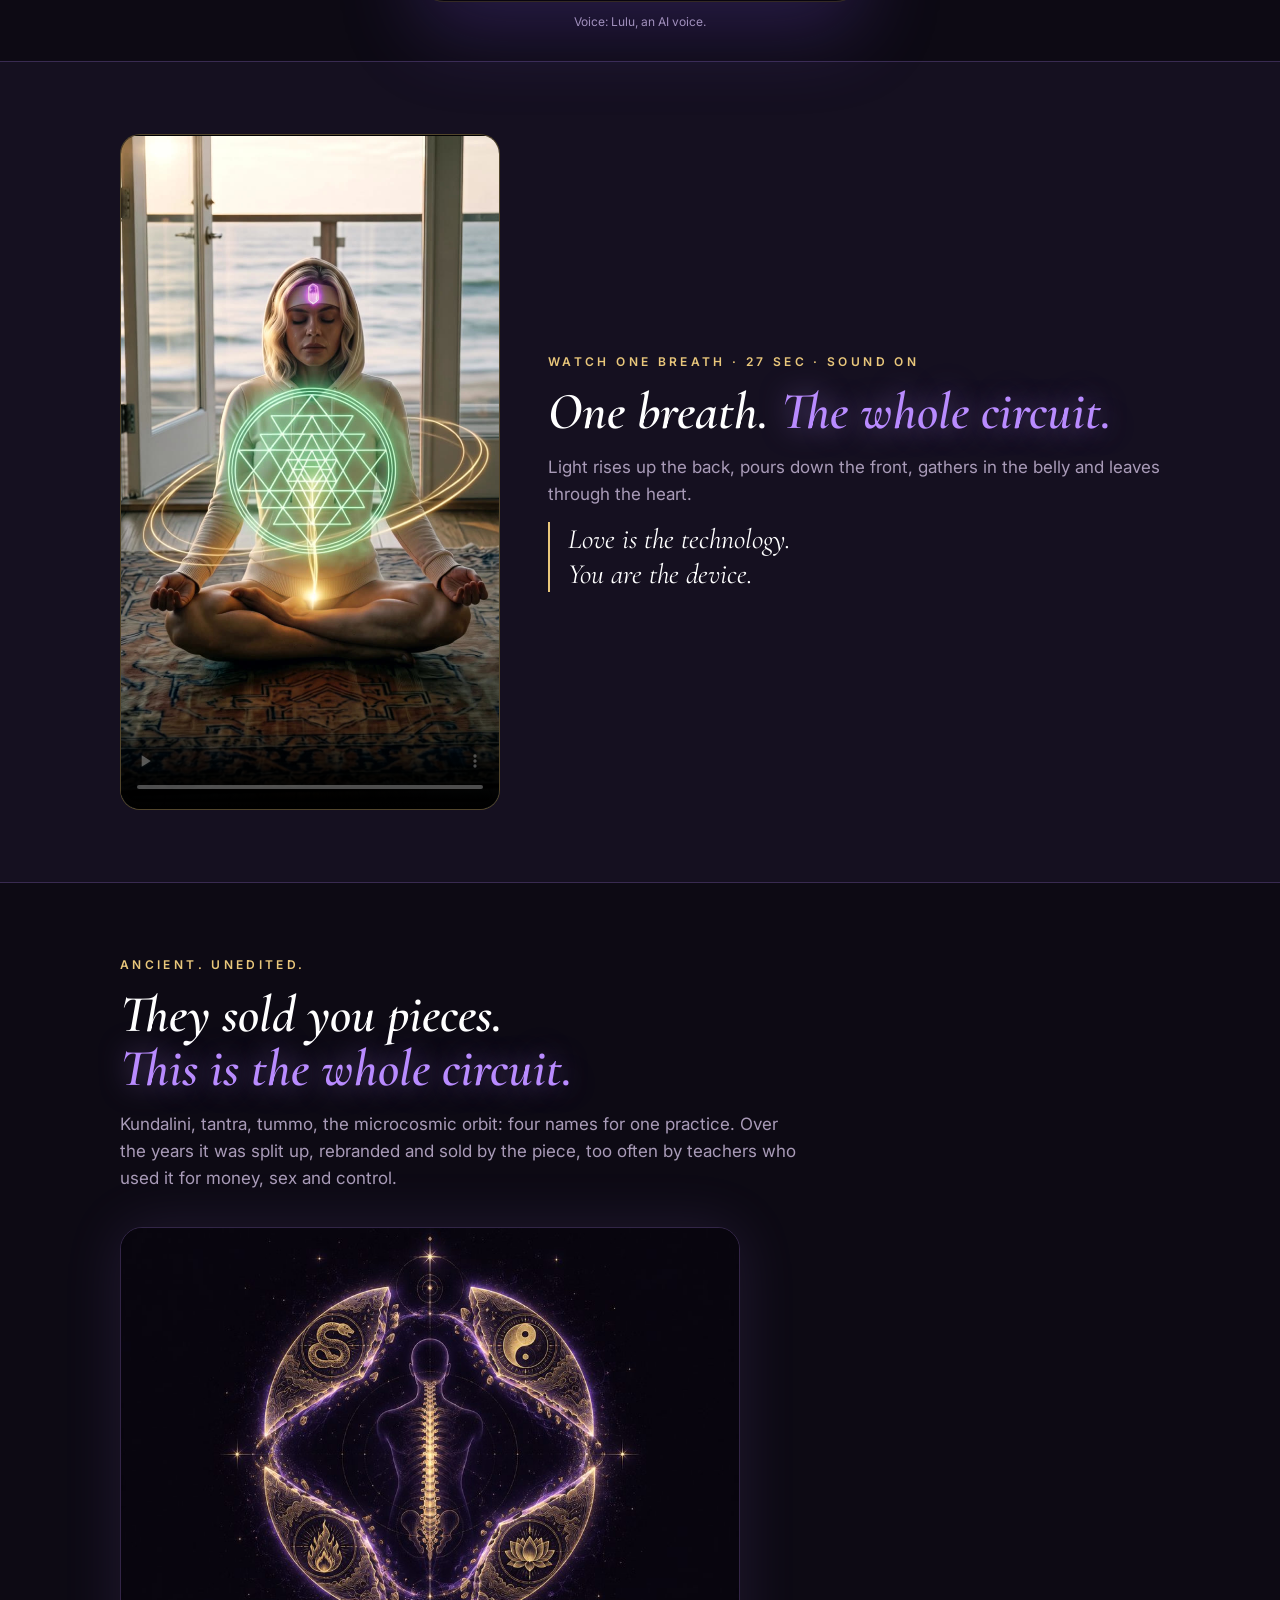
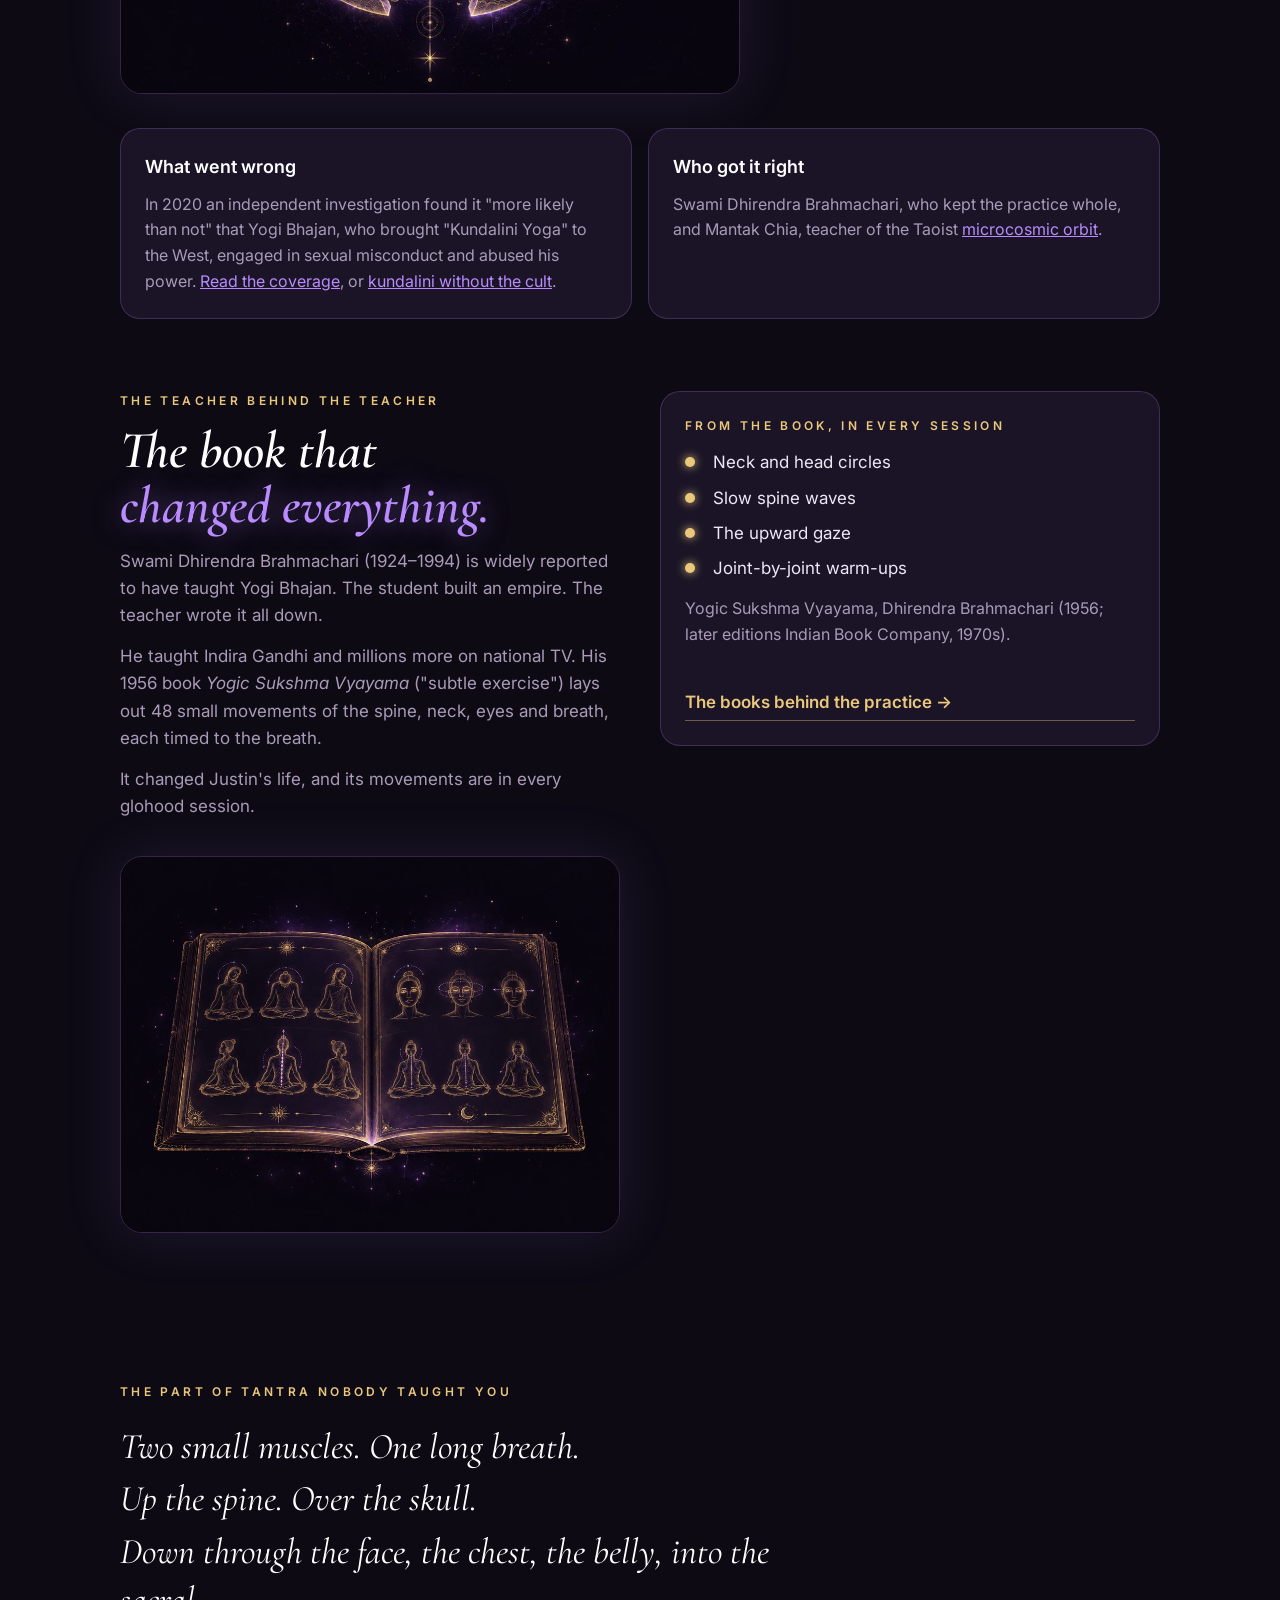
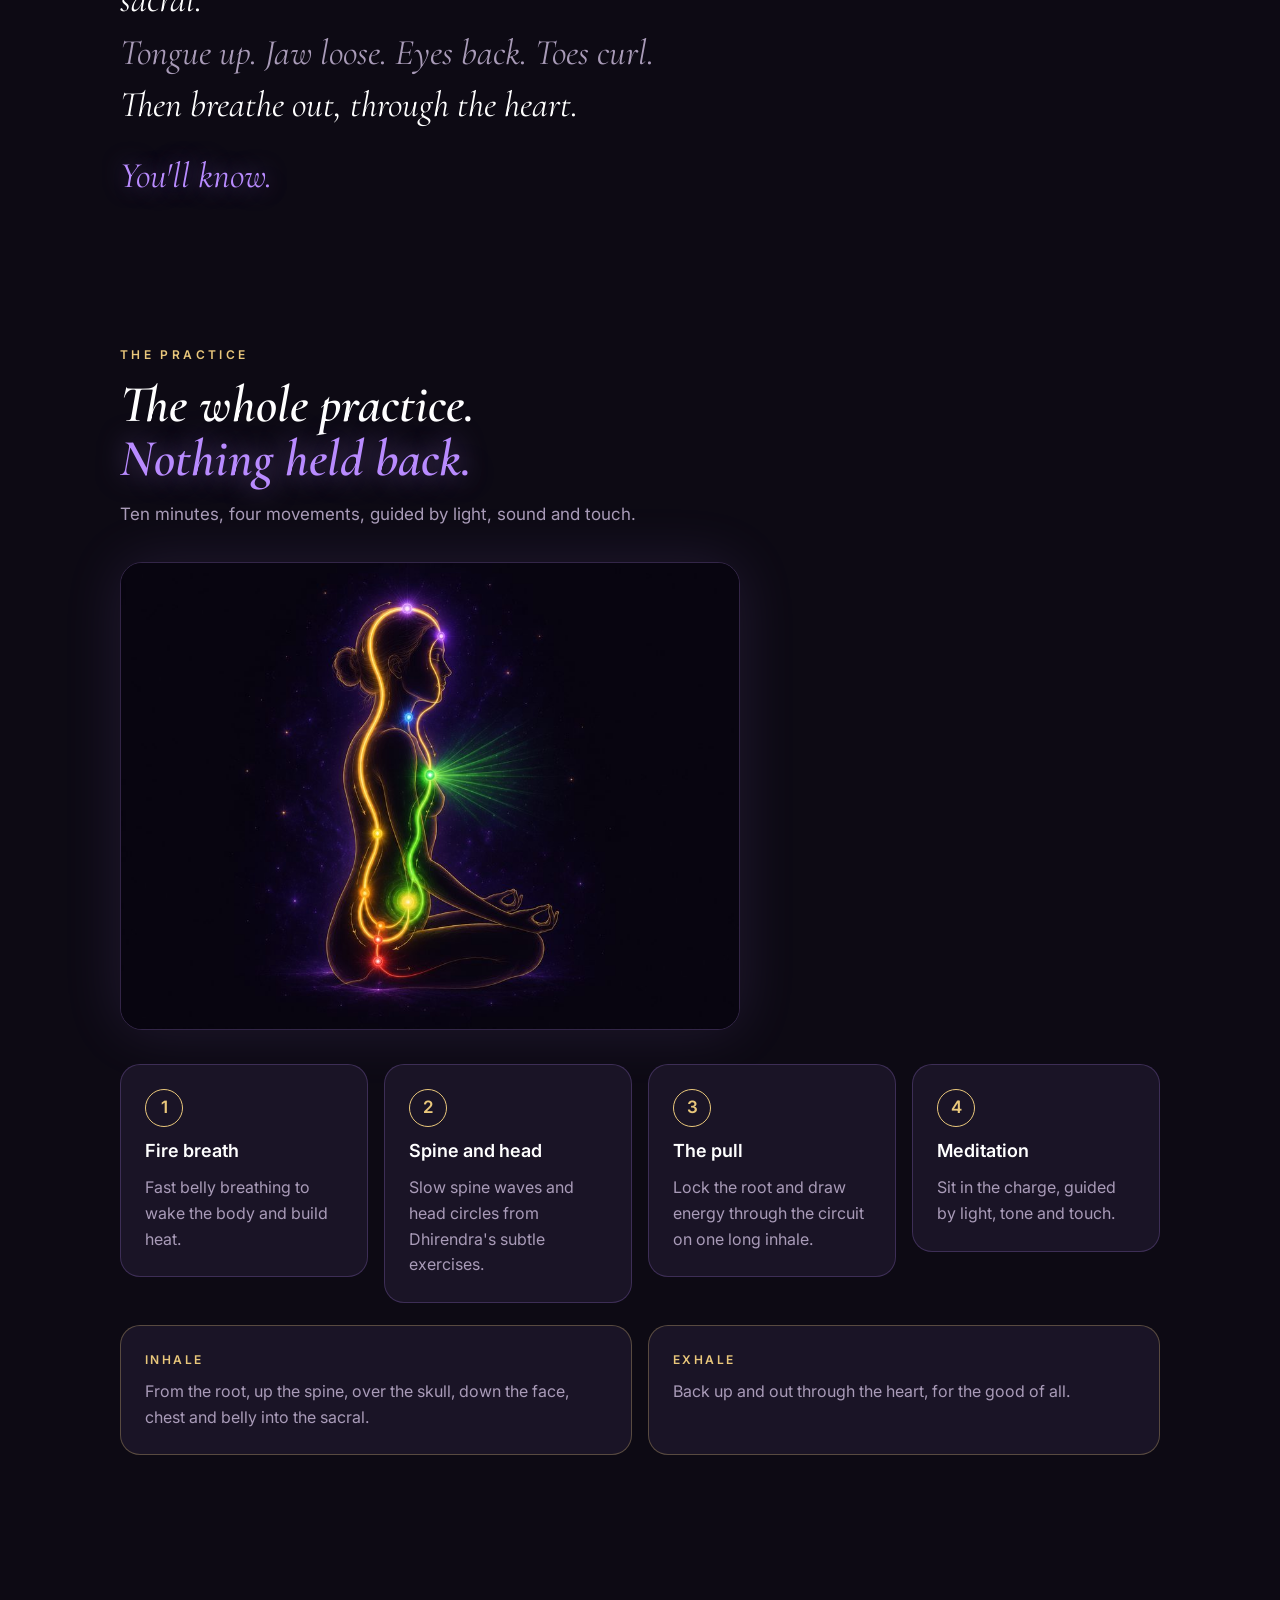
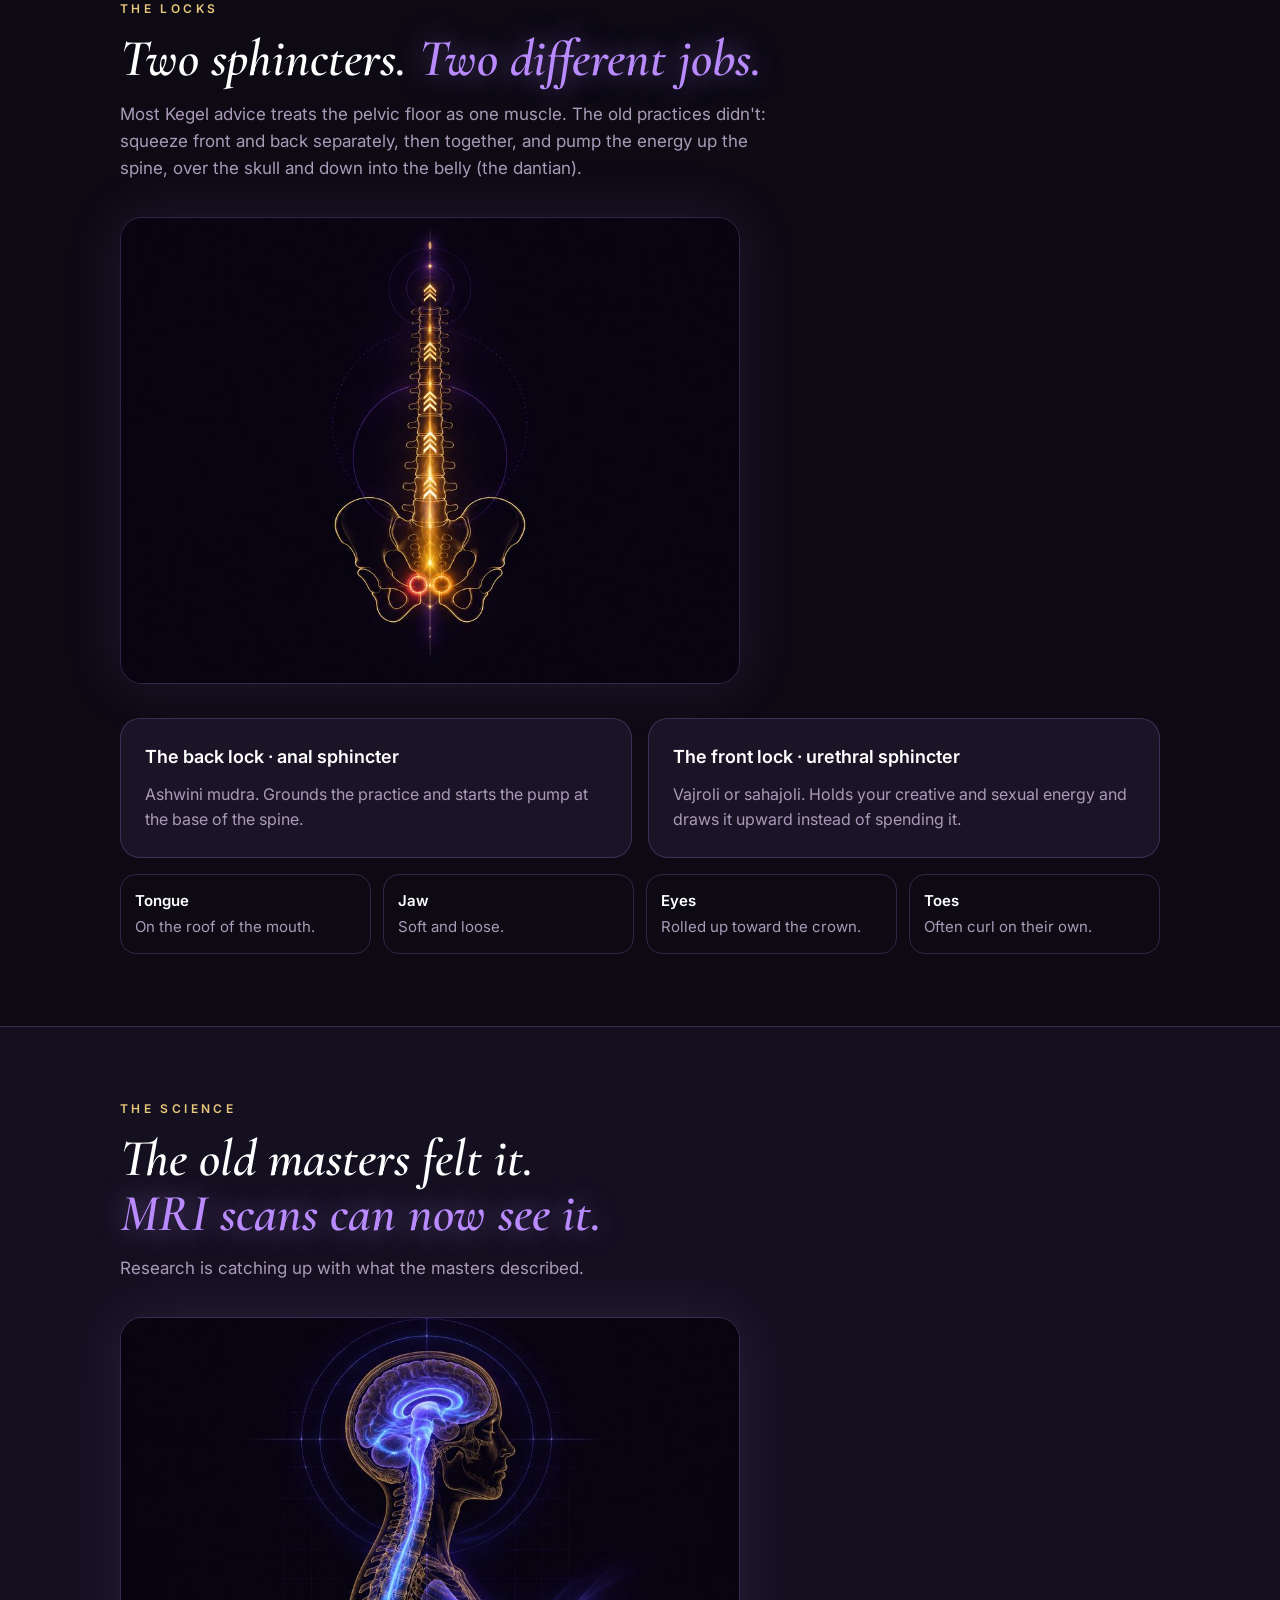
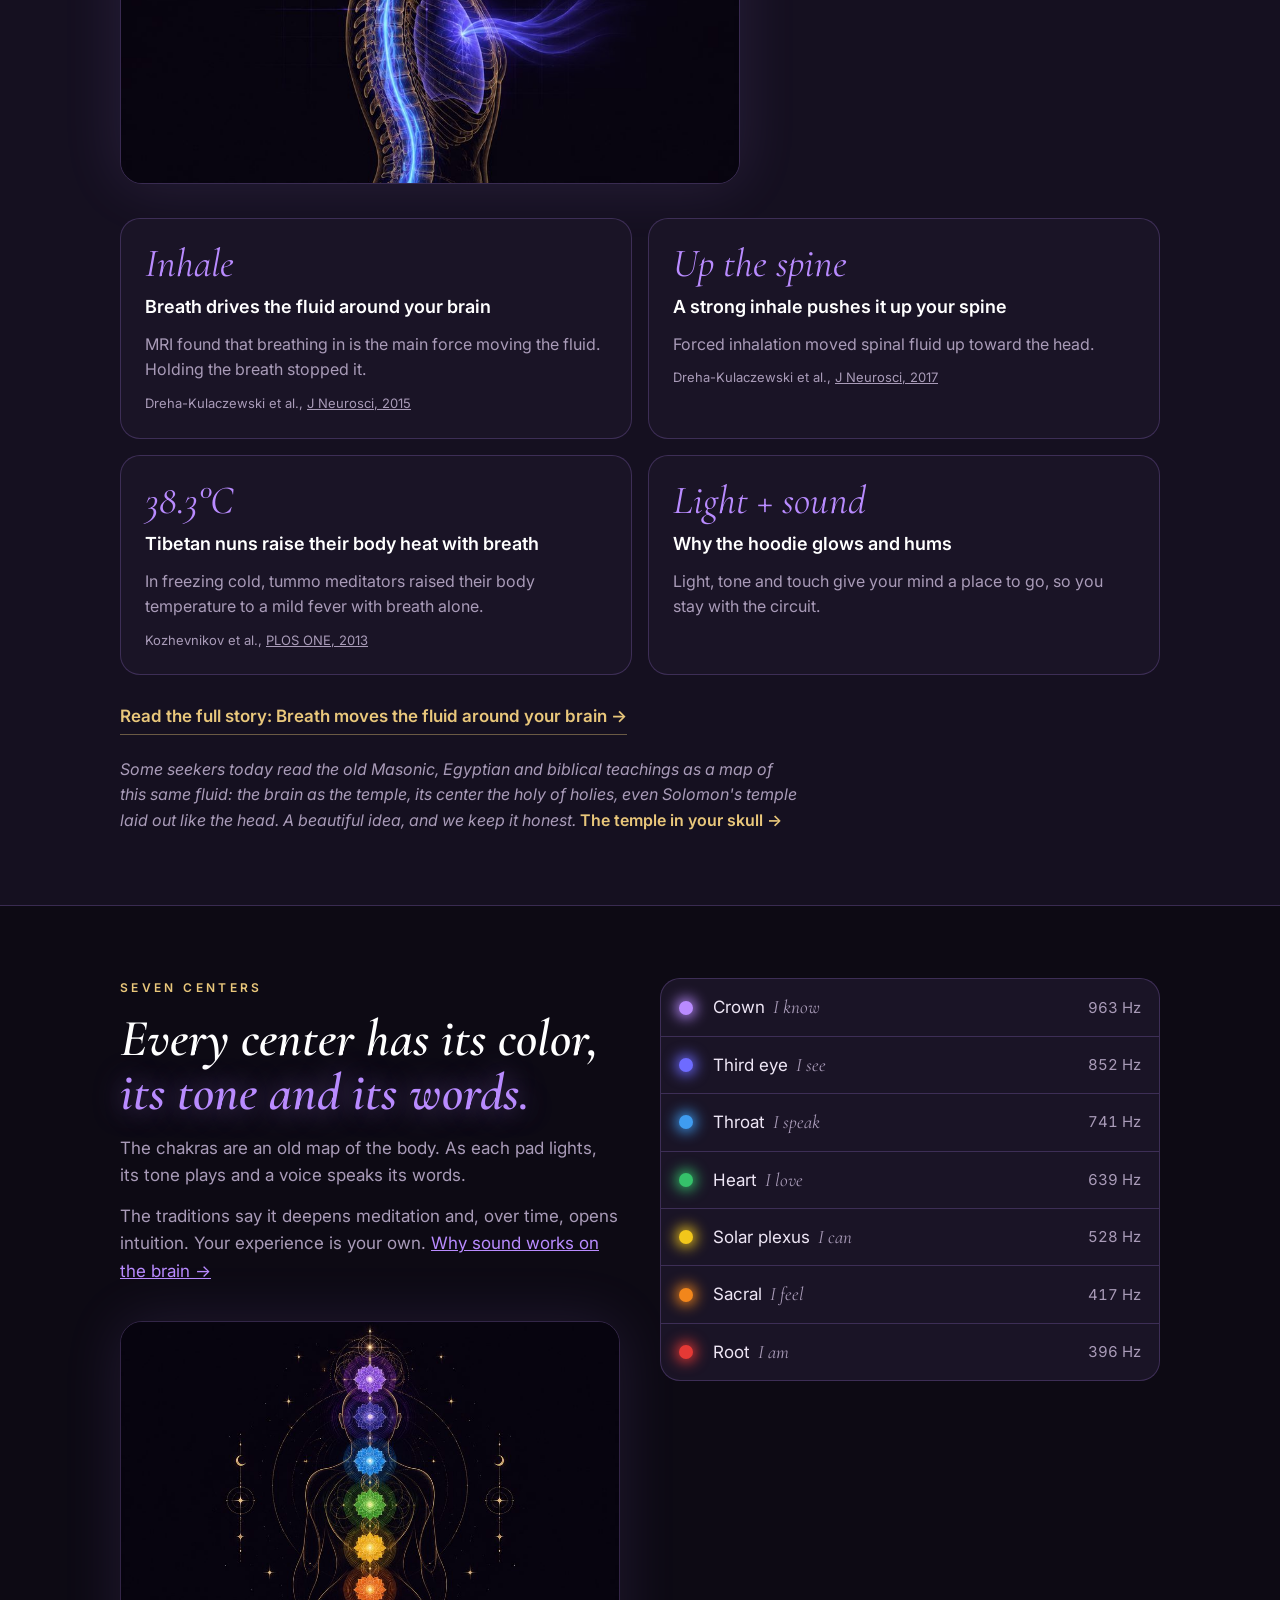
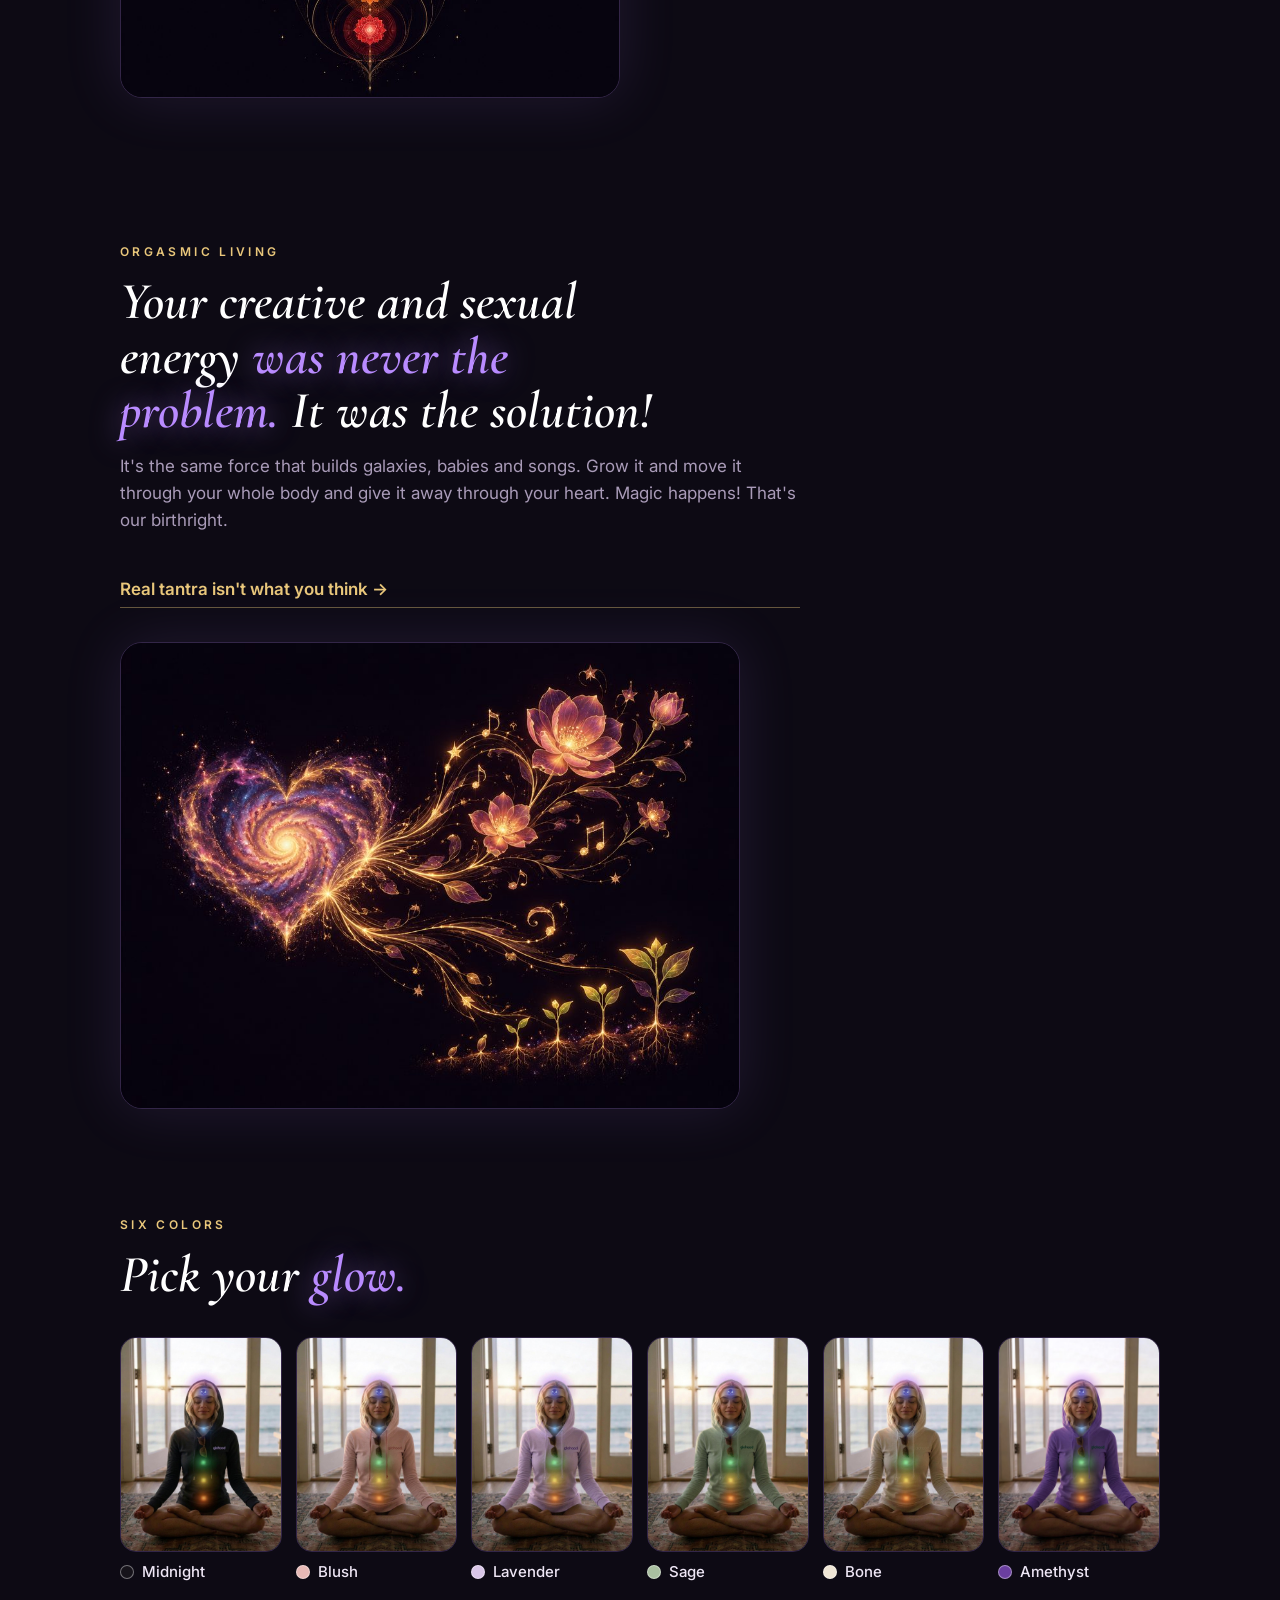
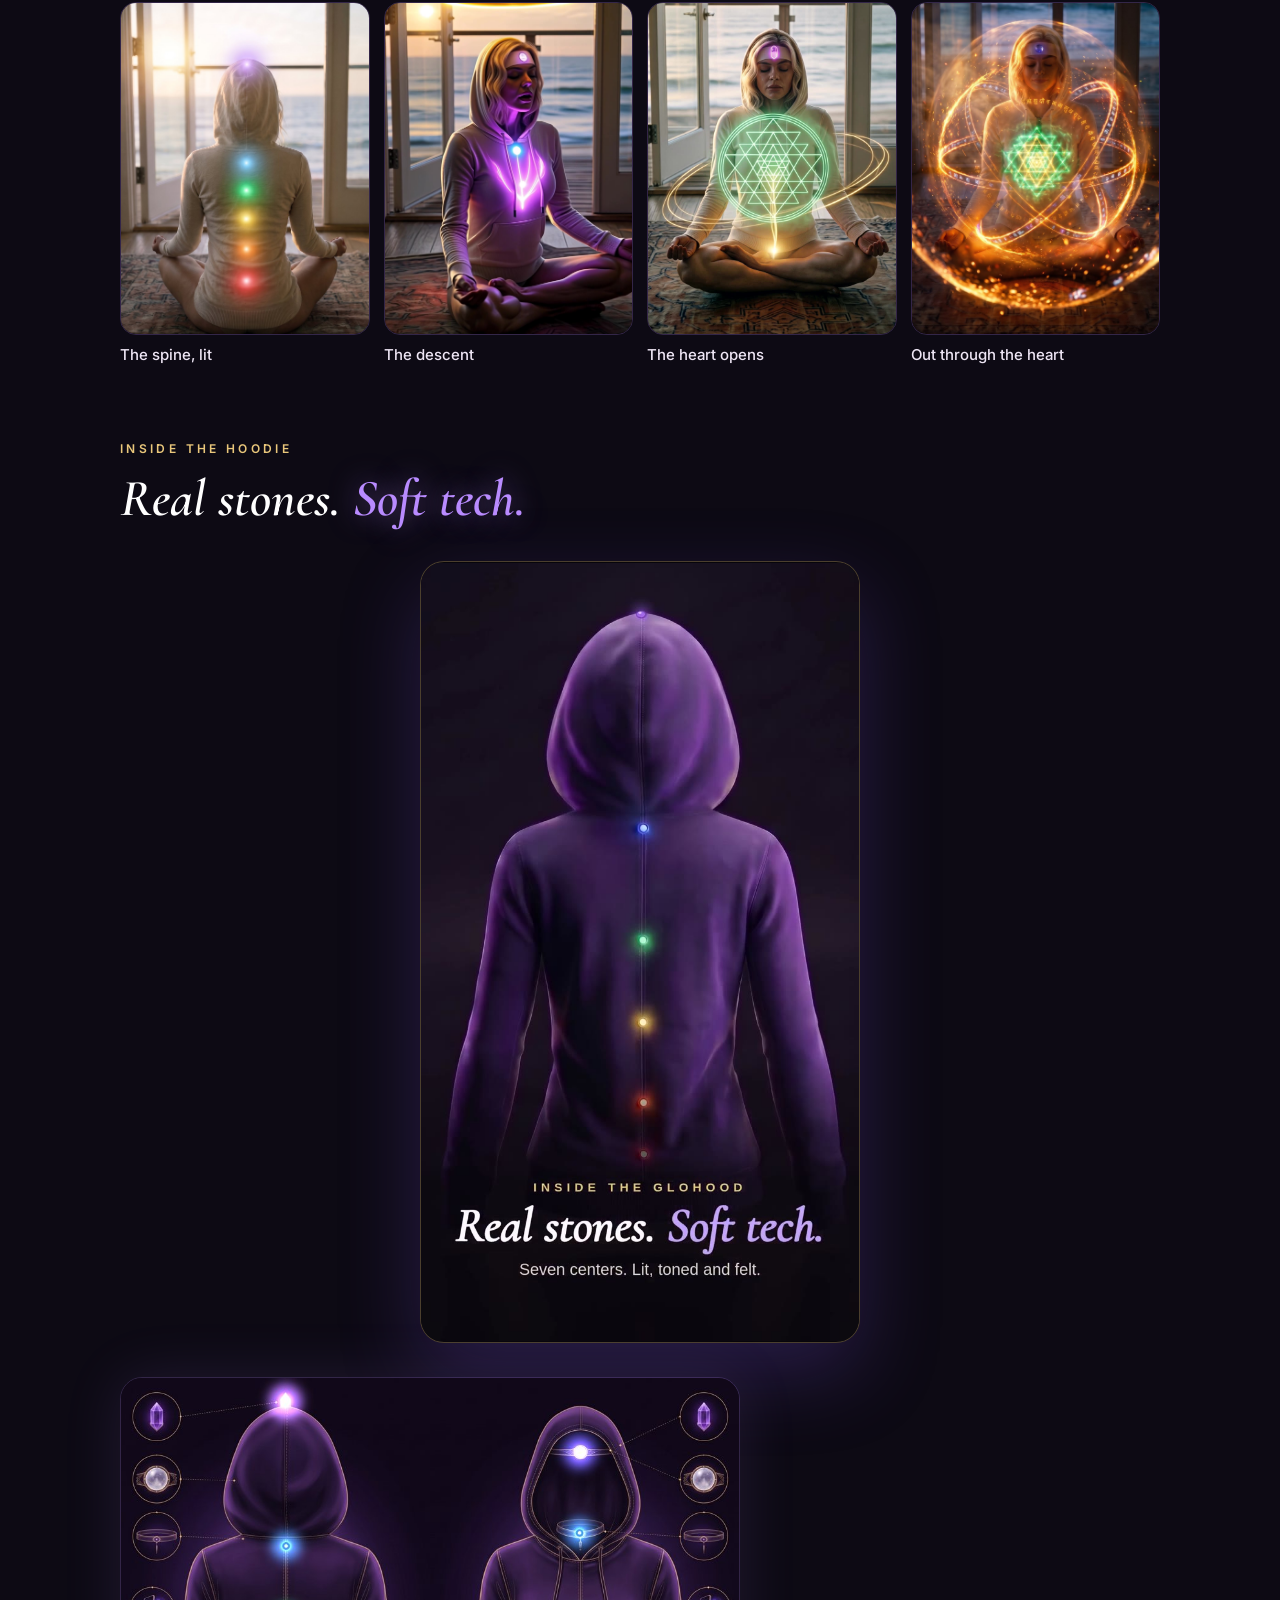
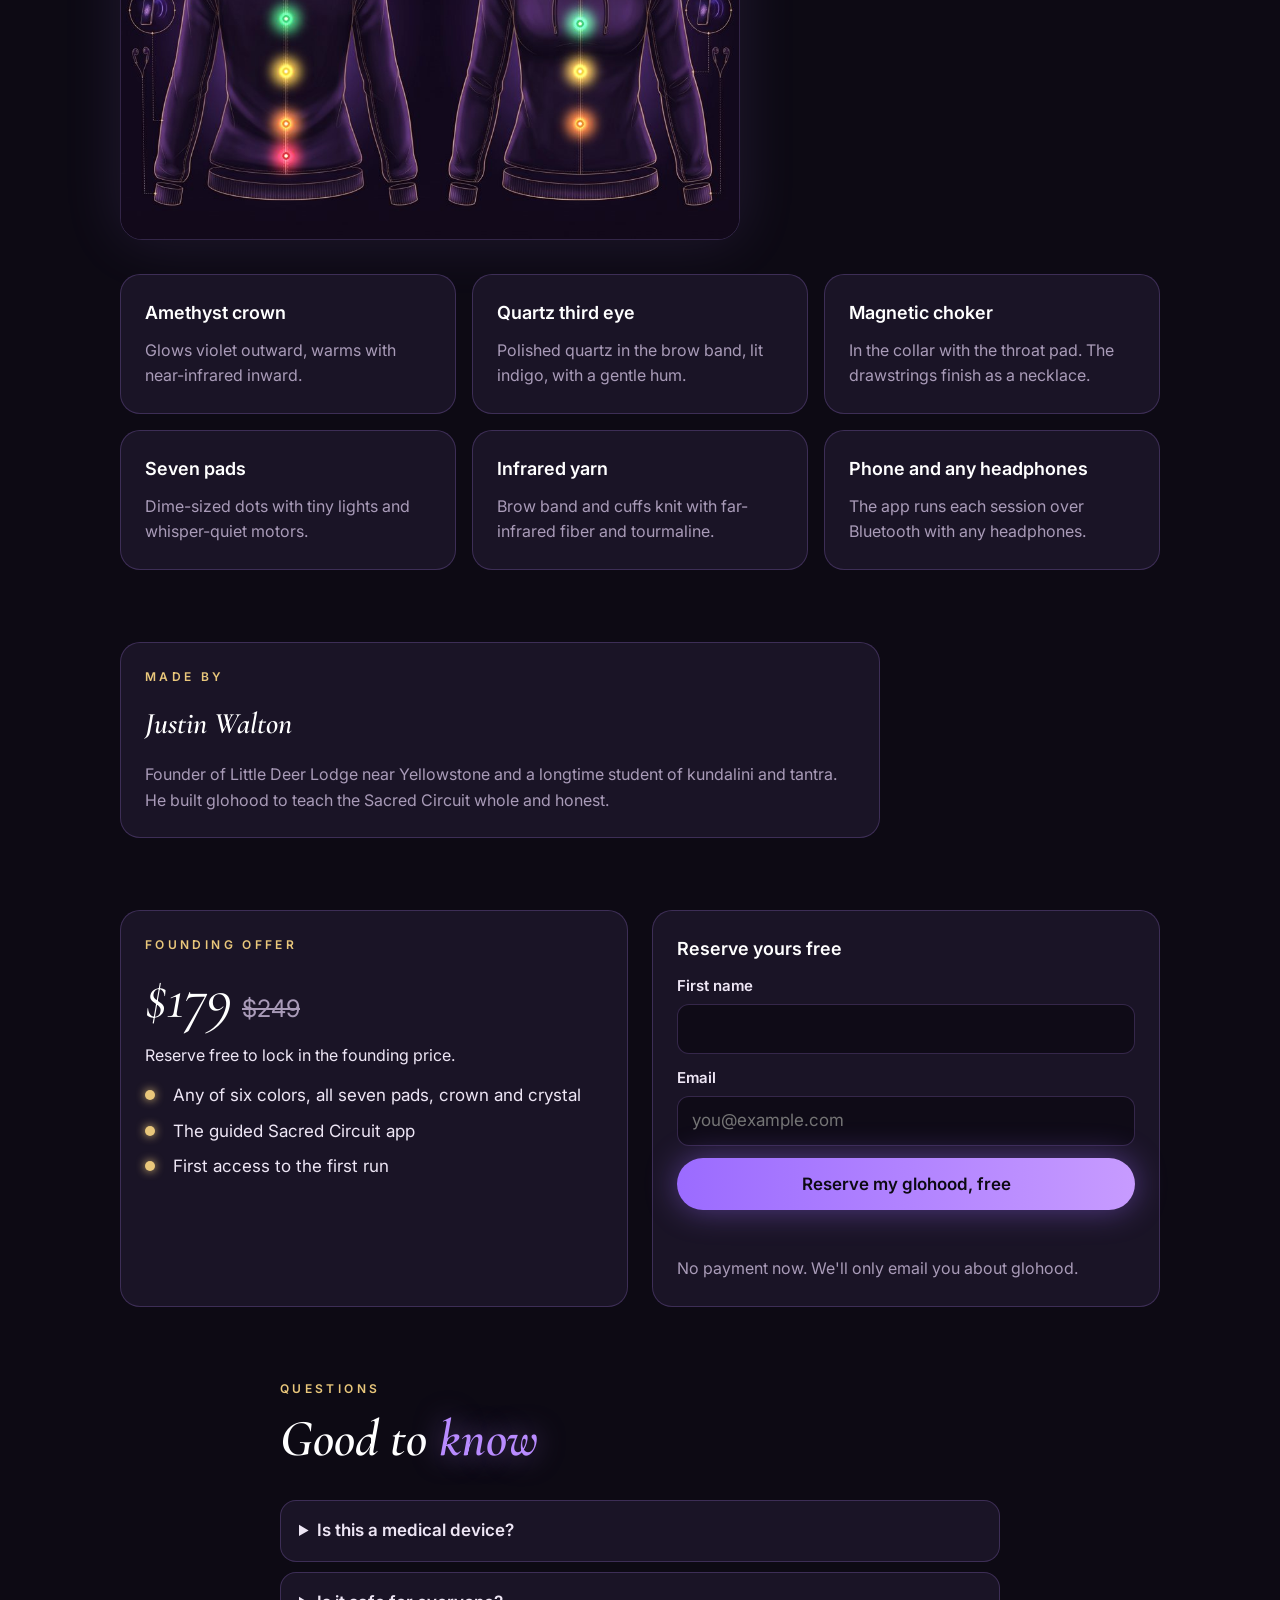
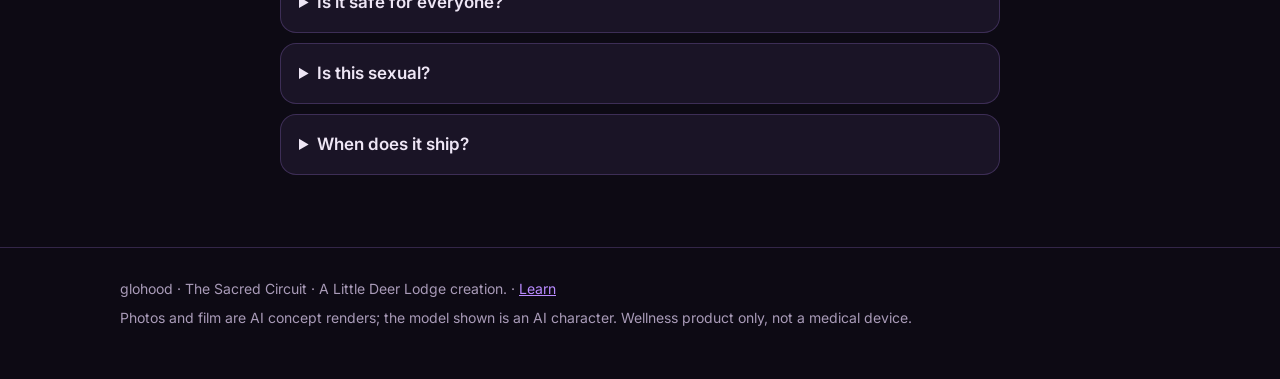
==== commit 6faa2733: "Turning sound back on restarts the film from the beginning Co-Authored-By: Claude Opus 5.5 <noreply@" ====
--- a/index.html
+++ b/index.html
@@ -476,6 +476,6 @@
 <script>(function(){var v=document.getElementById('topfilm'),b=document.getElementById('snd'),p=document.getElementById('playbig');if(!v||!b||!p)return;
 p.addEventListener('click',function(){v.muted=false;v.currentTime=0;v.play();p.hidden=true;b.hidden=false});
 v.addEventListener('pause',function(){if(!v.ended&&!v.seeking){}});
-b.addEventListener('click',function(){v.muted=!v.muted;b.classList.toggle('off',v.muted);b.innerHTML=v.muted?'&#128264; Sound on':'&#128266; Sound off';b.setAttribute('aria-pressed',String(!v.muted))})})();</script>
+b.addEventListener('click',function(){v.muted=!v.muted;if(!v.muted){v.currentTime=0;v.play()}b.classList.toggle('off',v.muted);b.innerHTML=v.muted?'&#128264; Sound on':'&#128266; Sound off';b.setAttribute('aria-pressed',String(!v.muted))})})();</script>
 </body>
 </html>
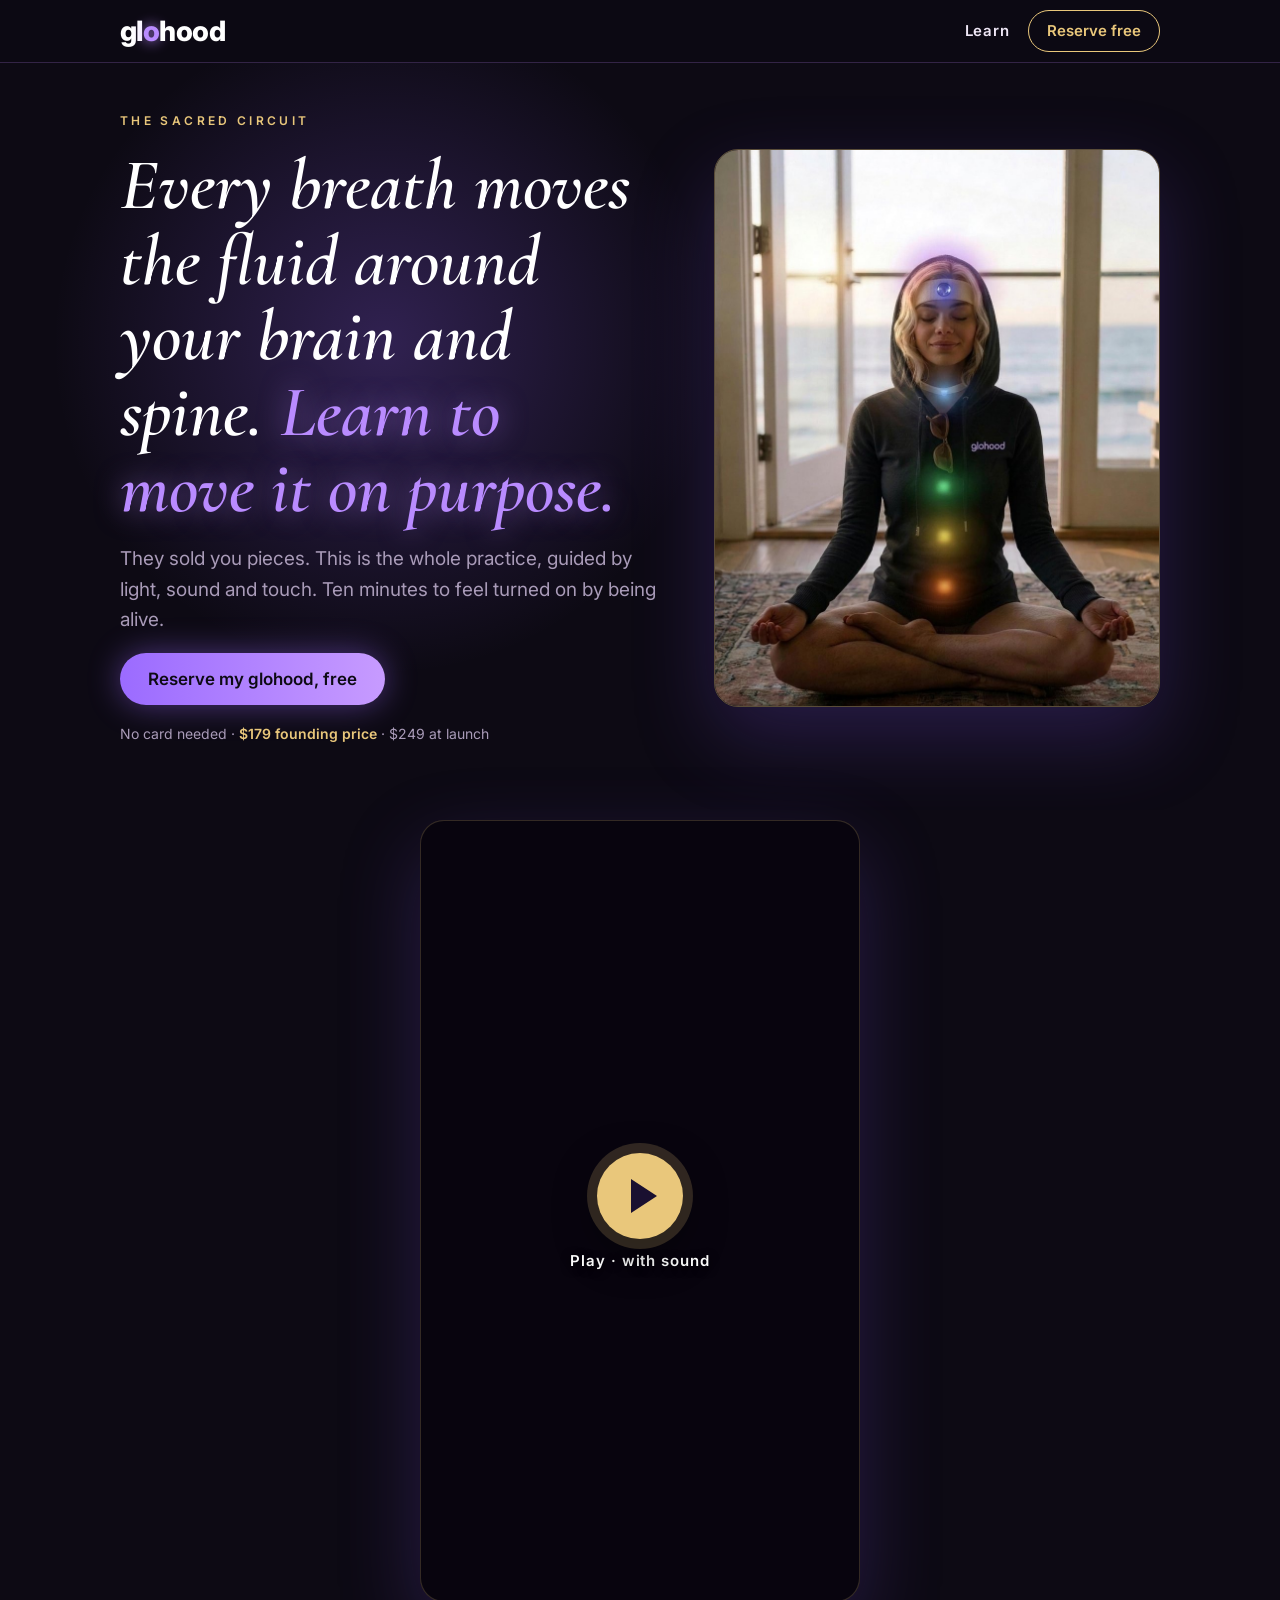
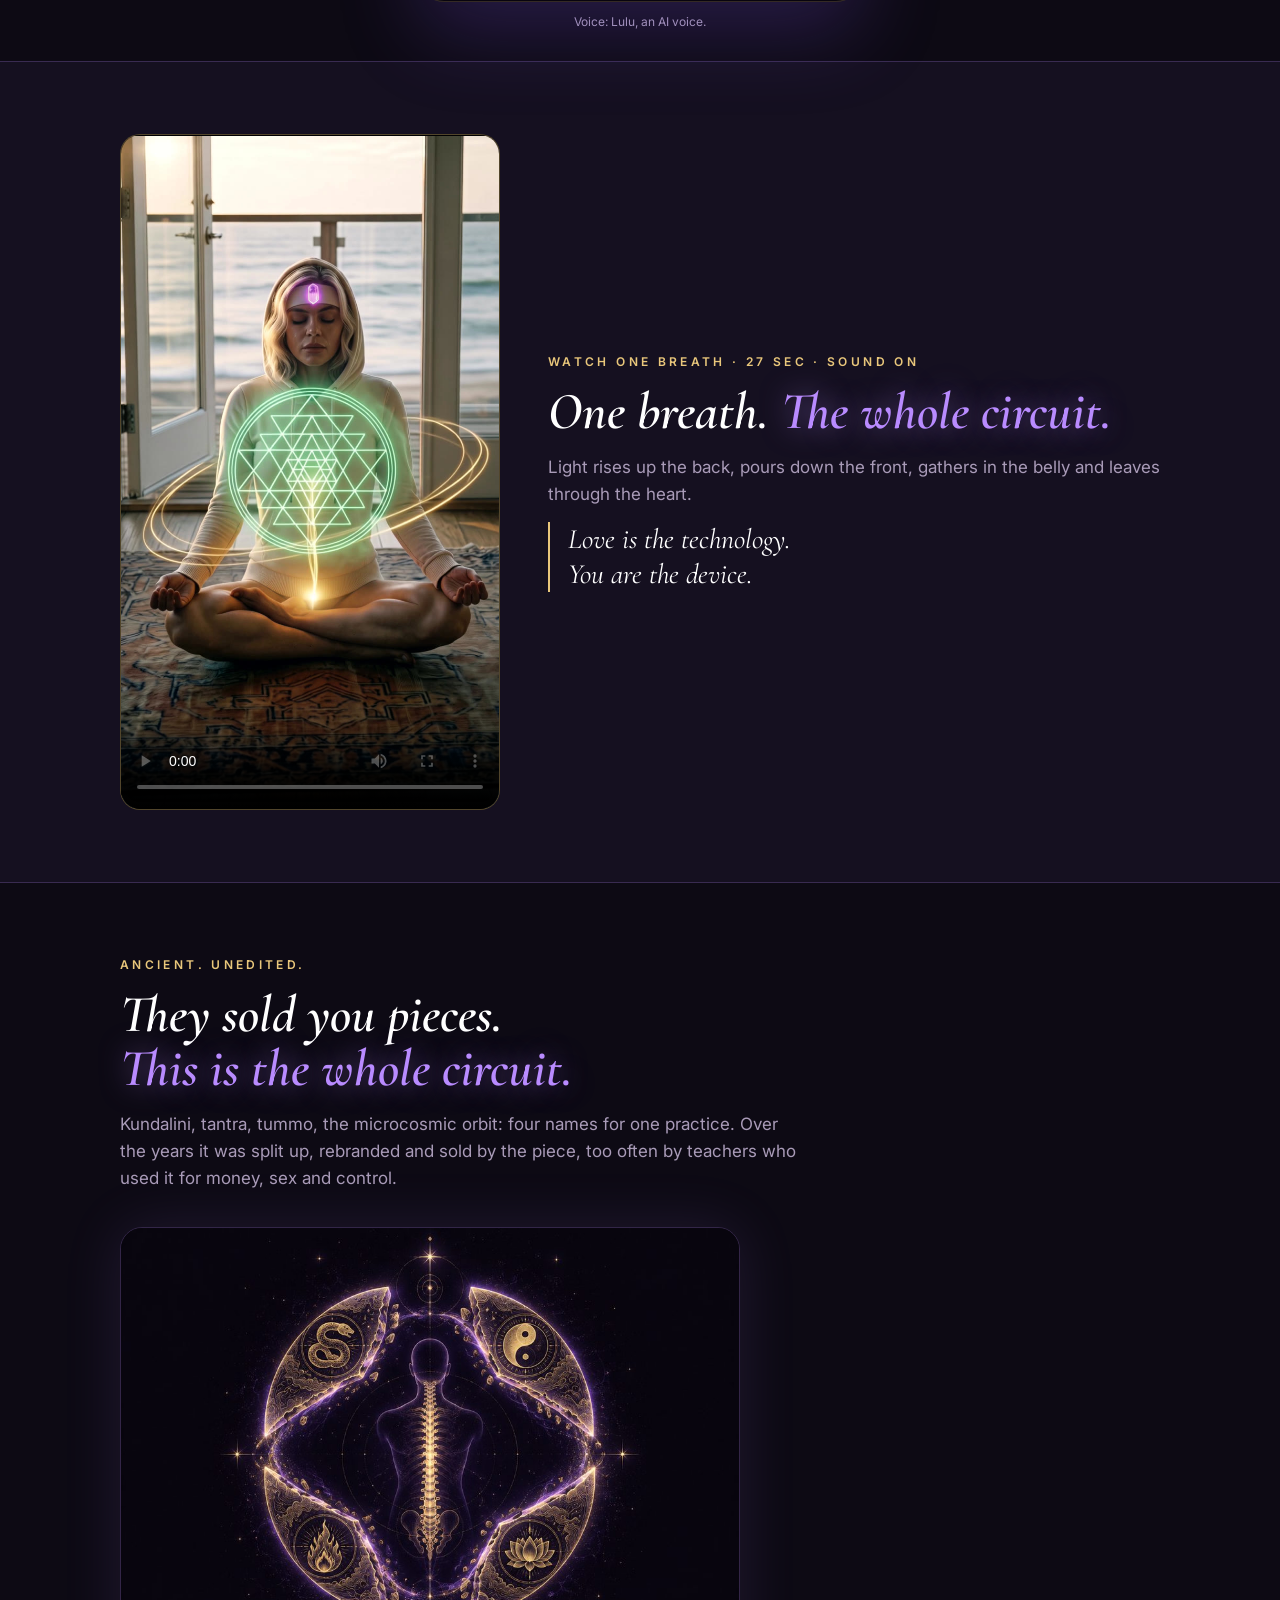
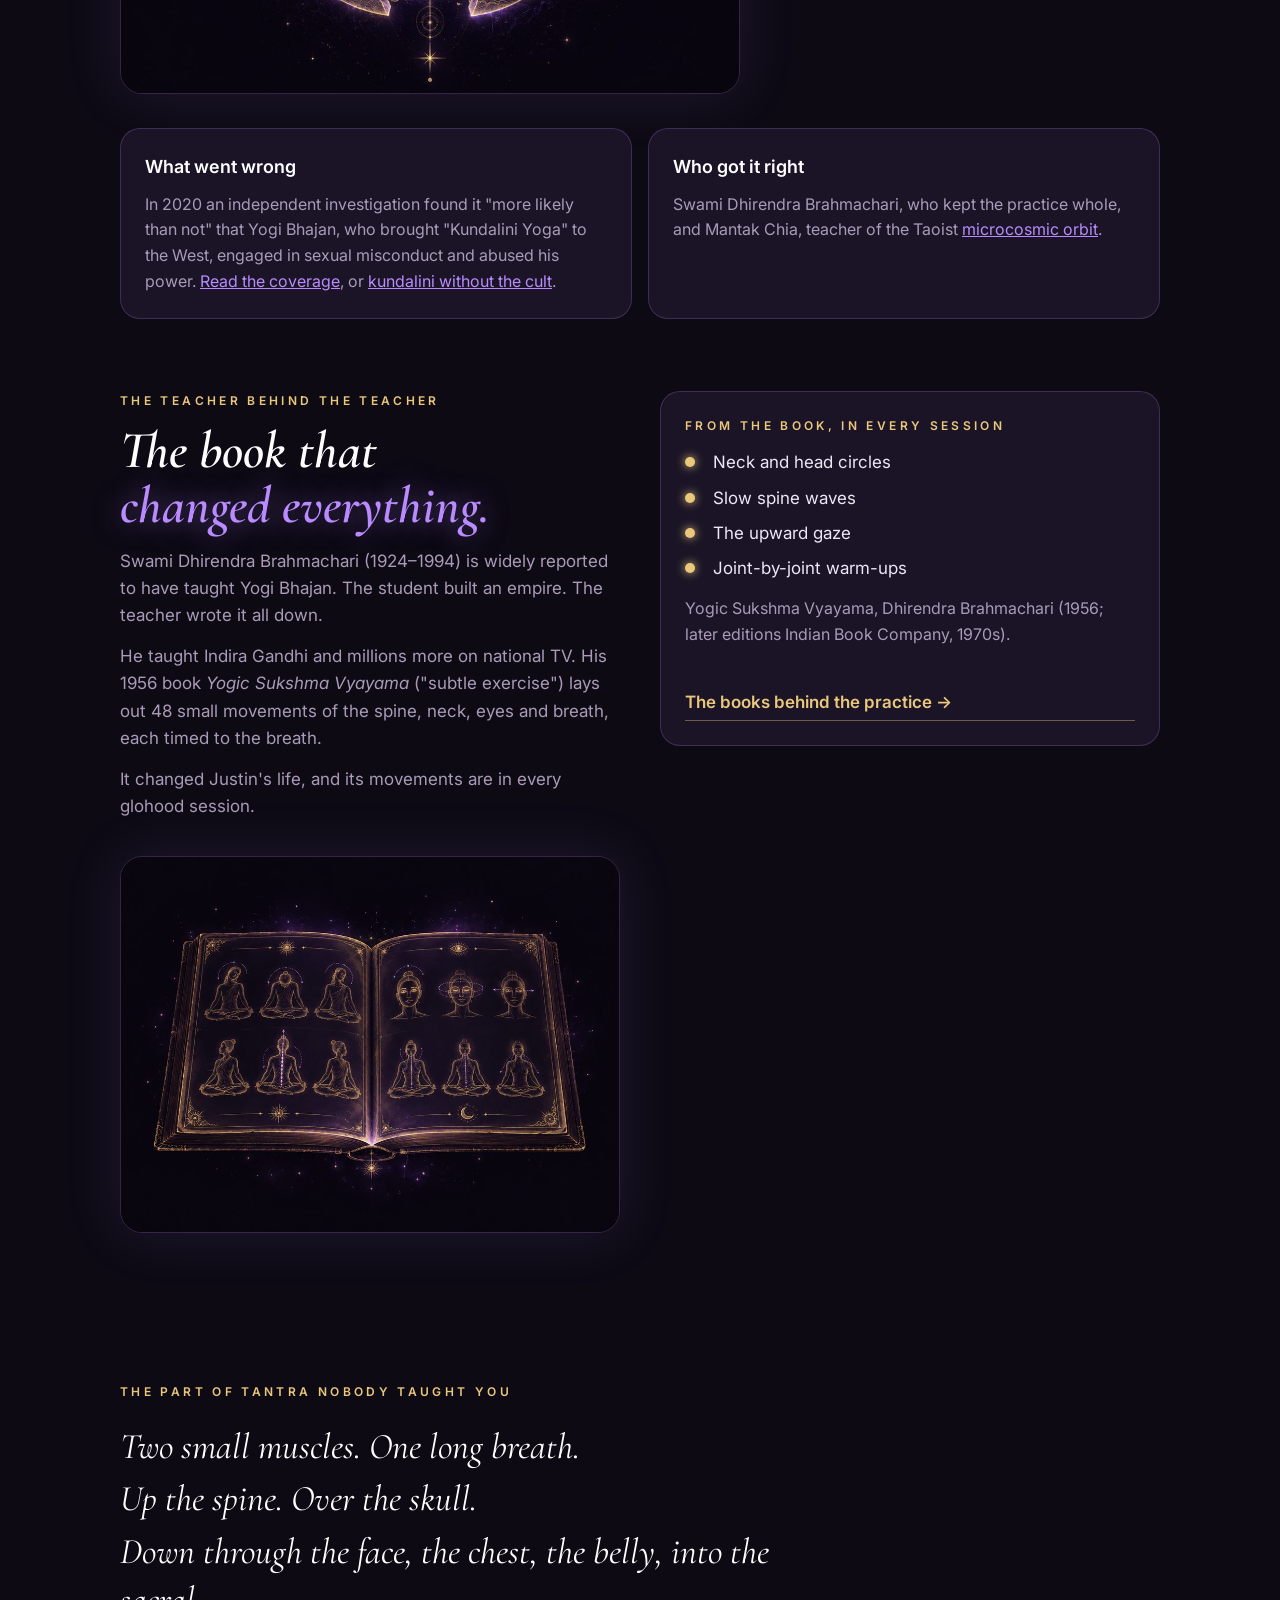
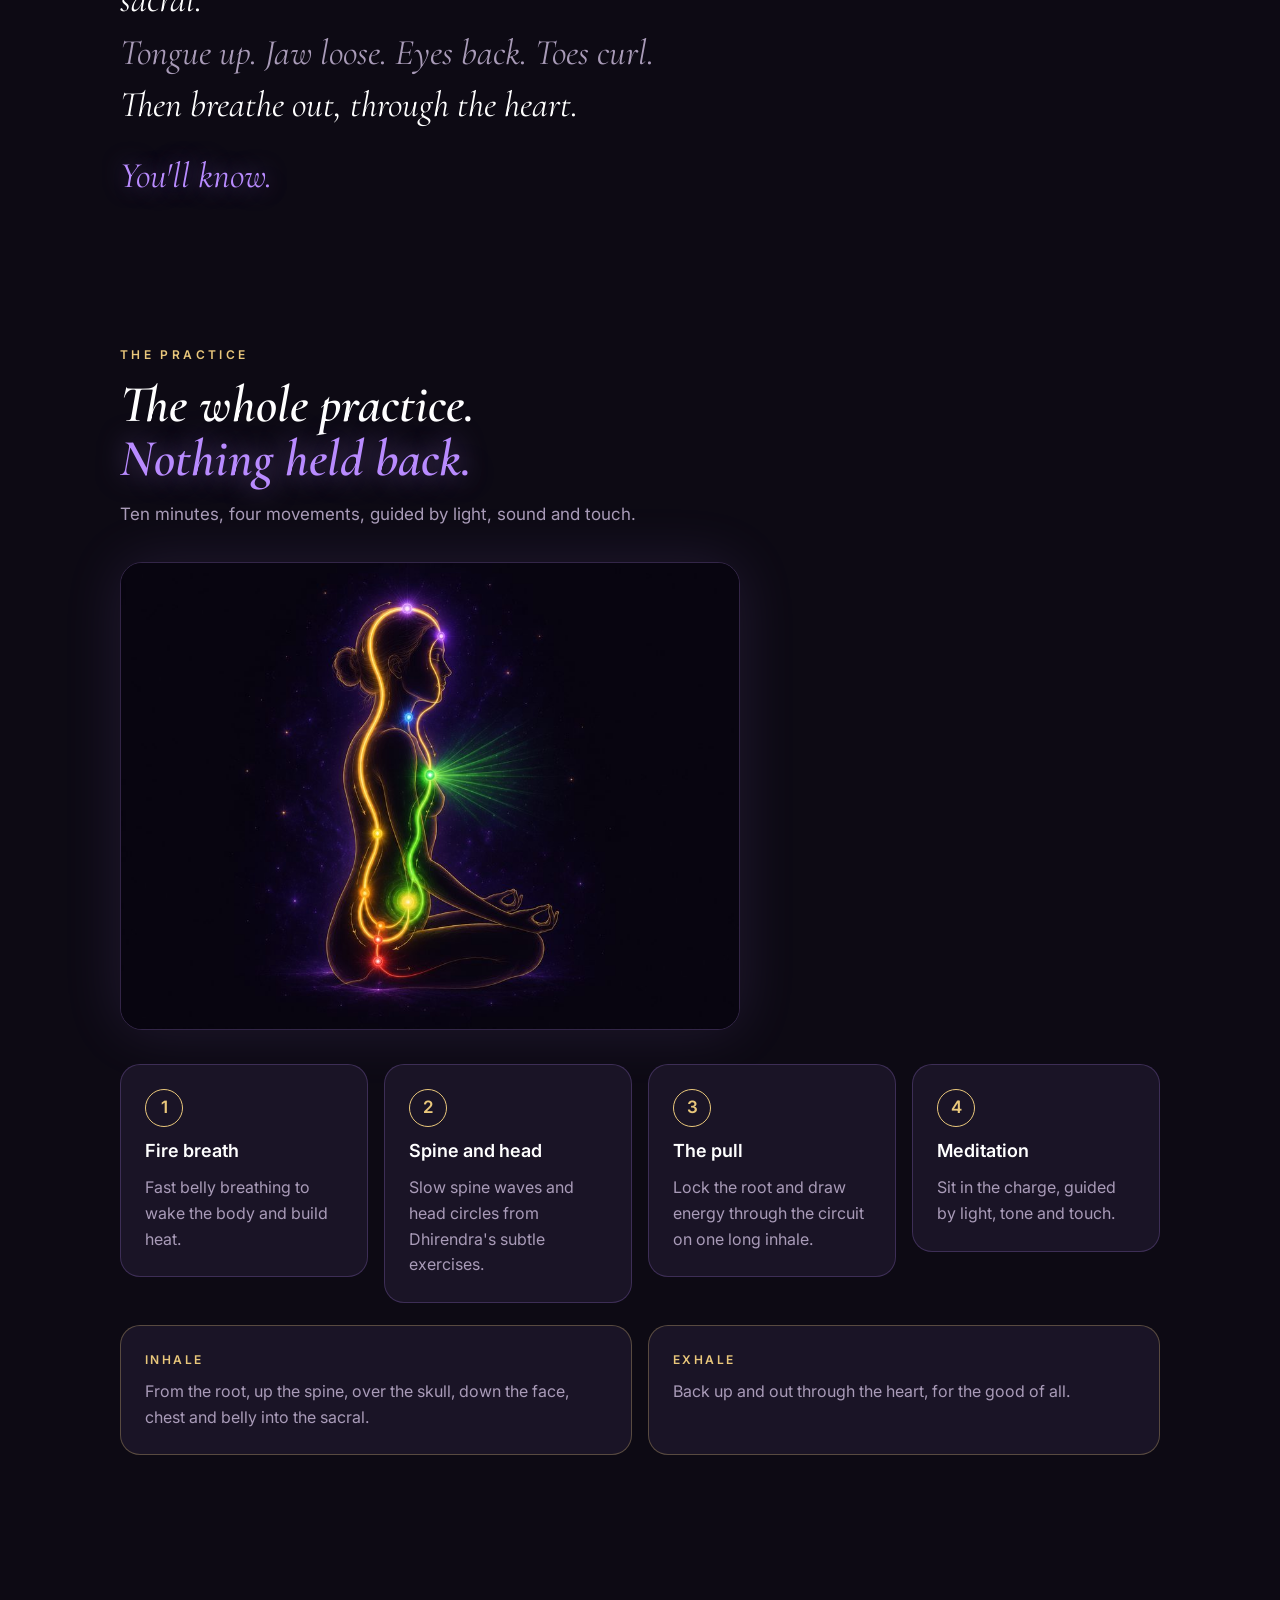
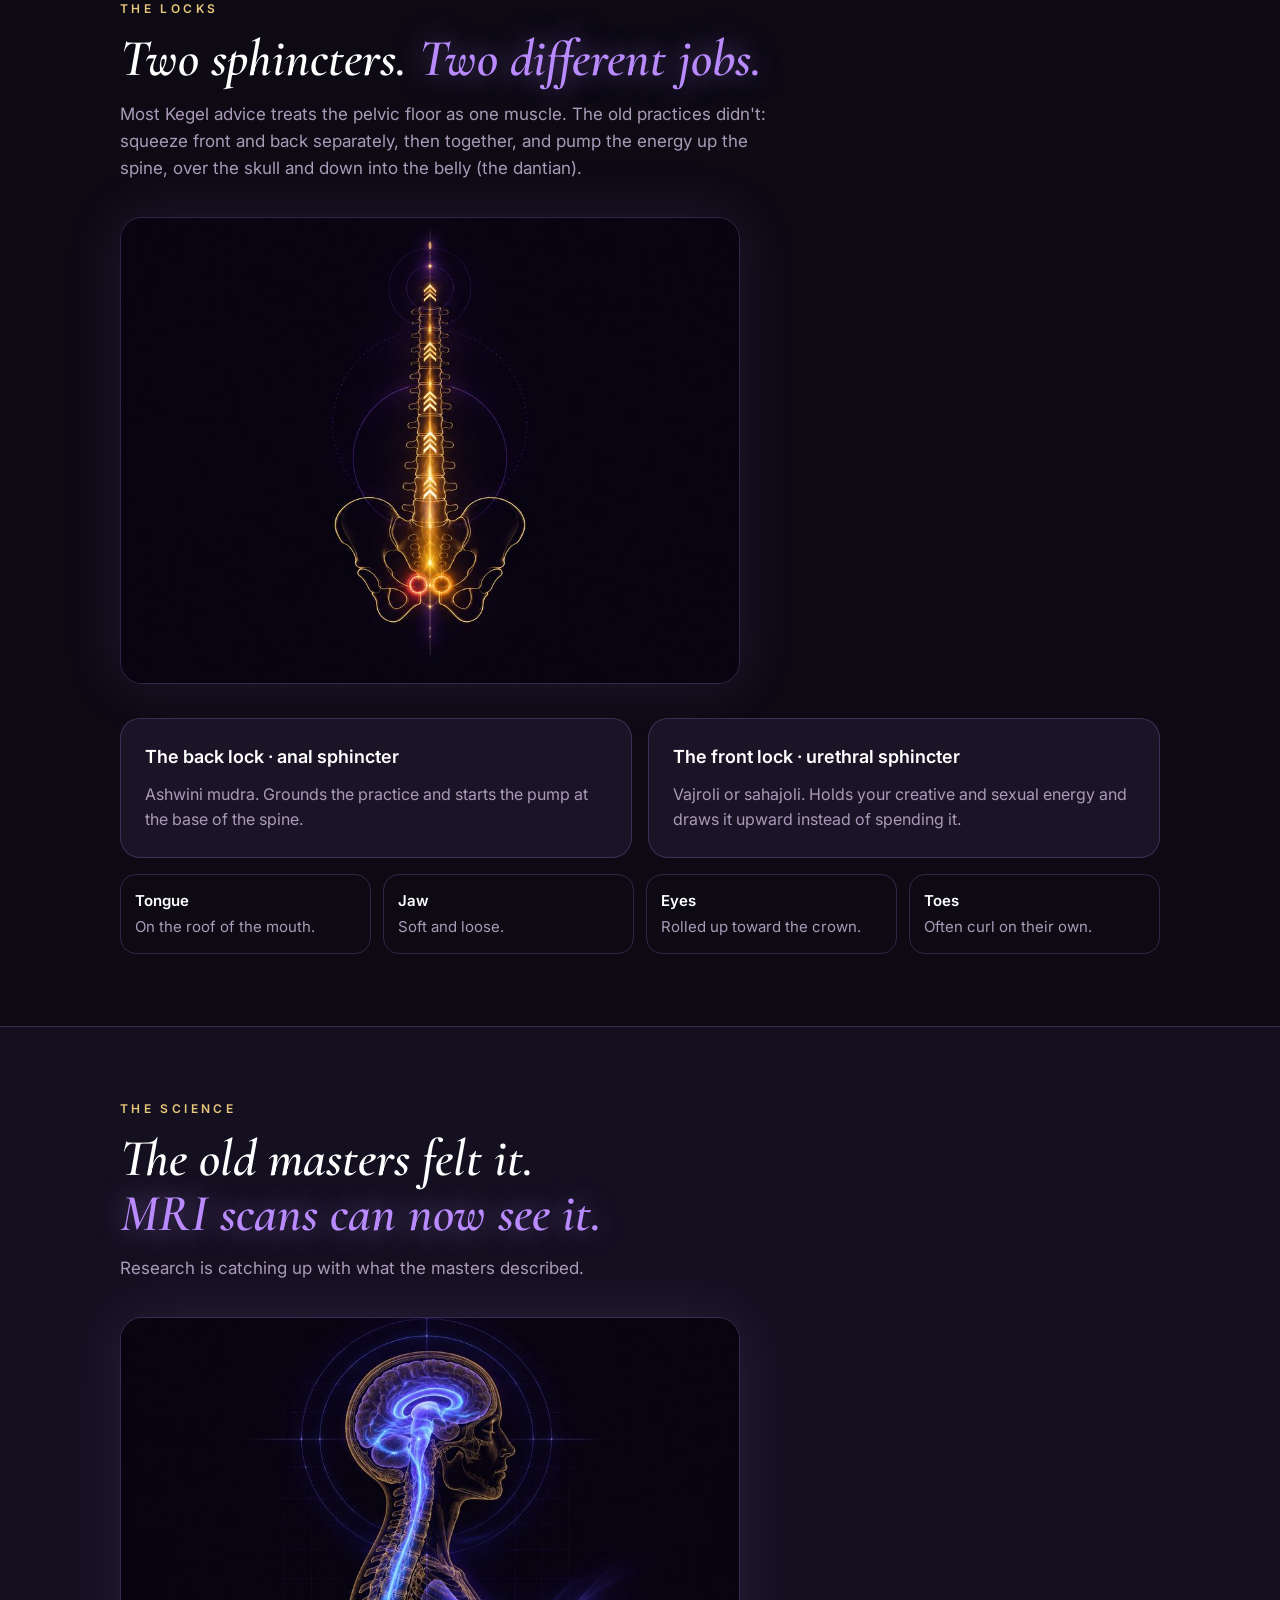
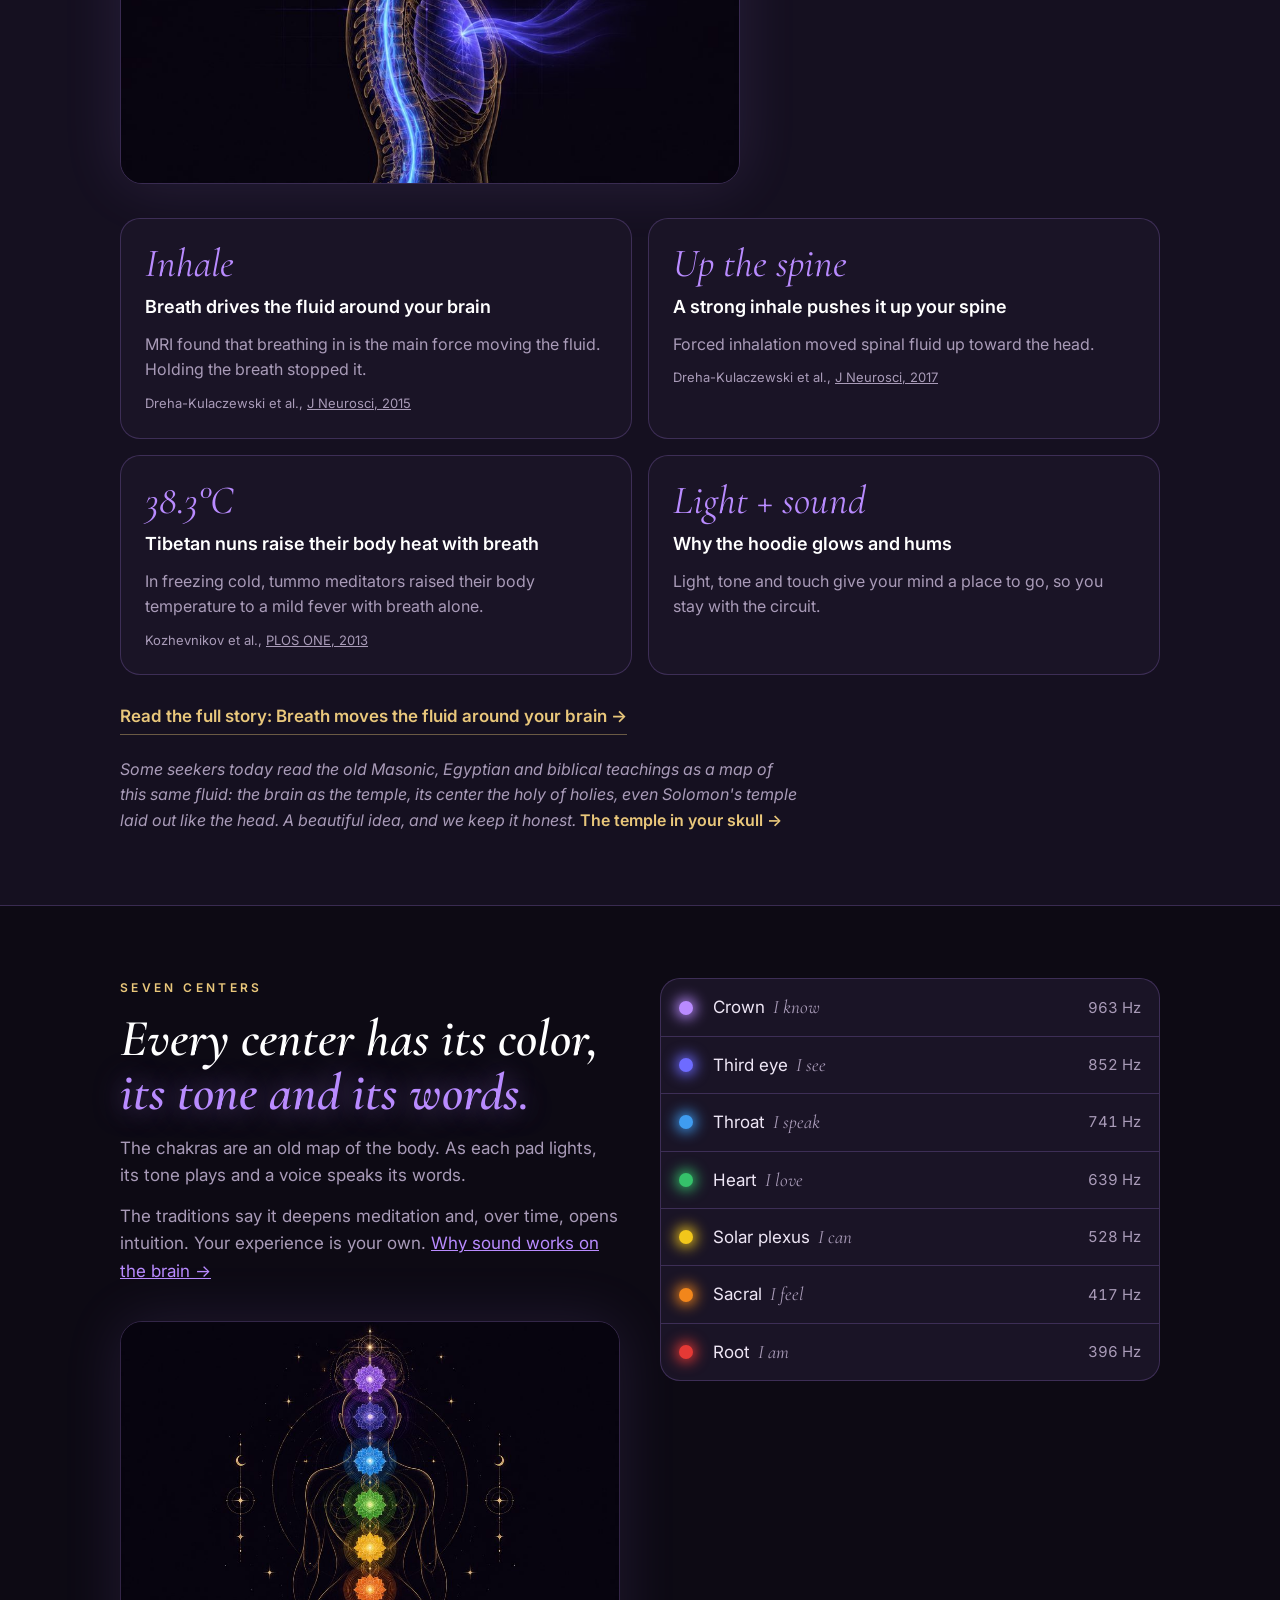
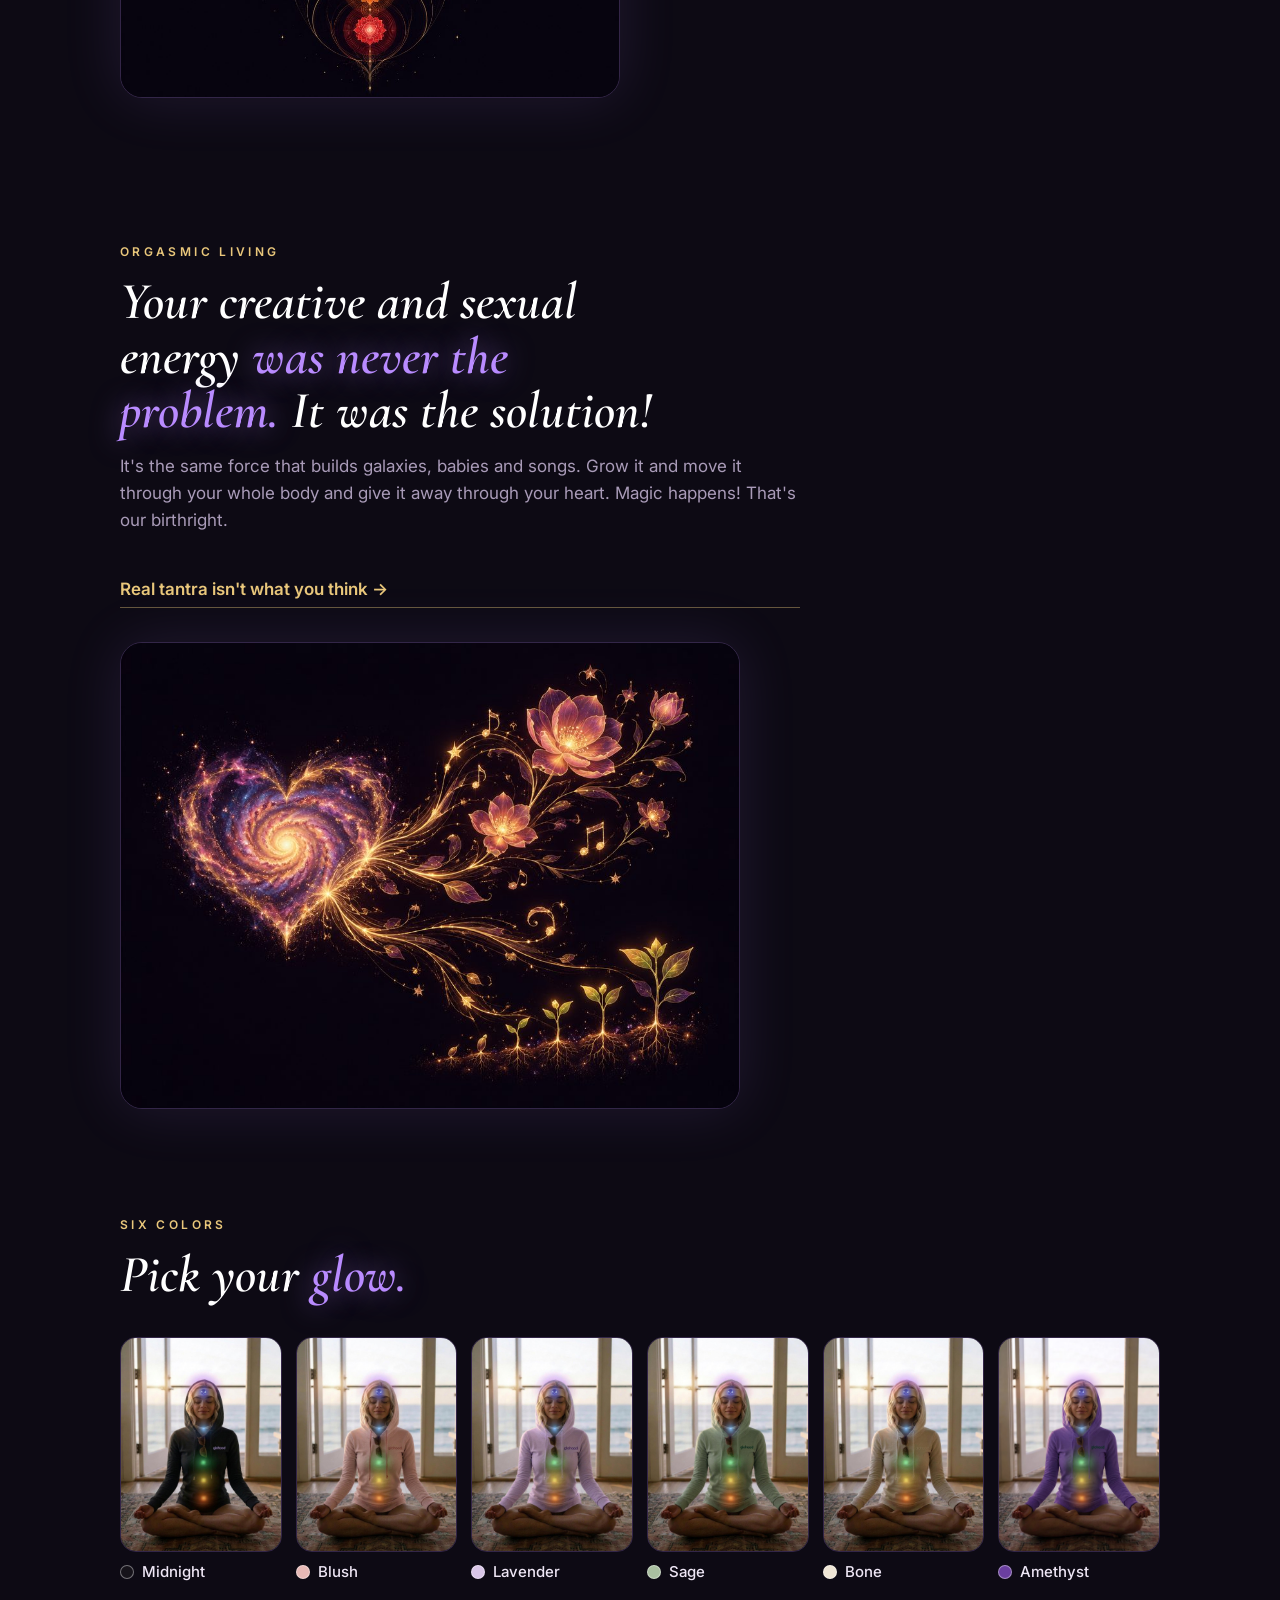
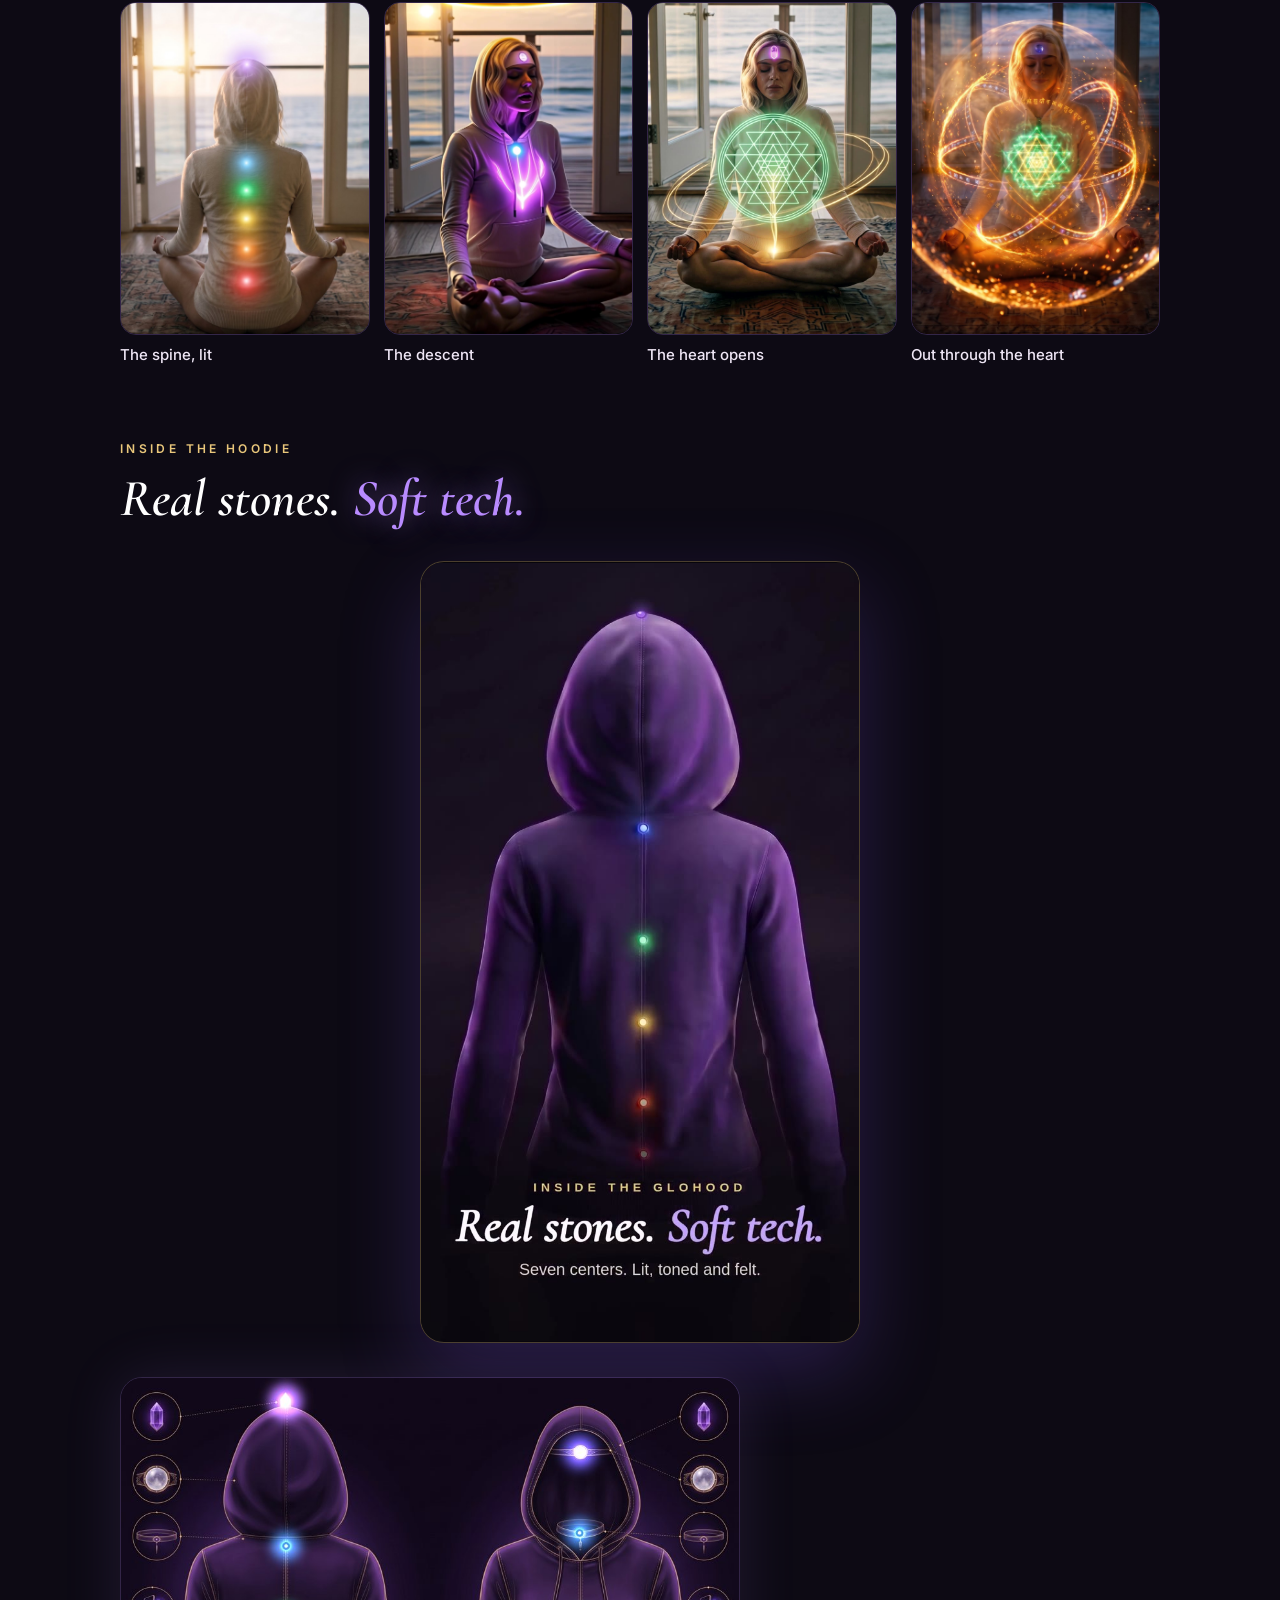
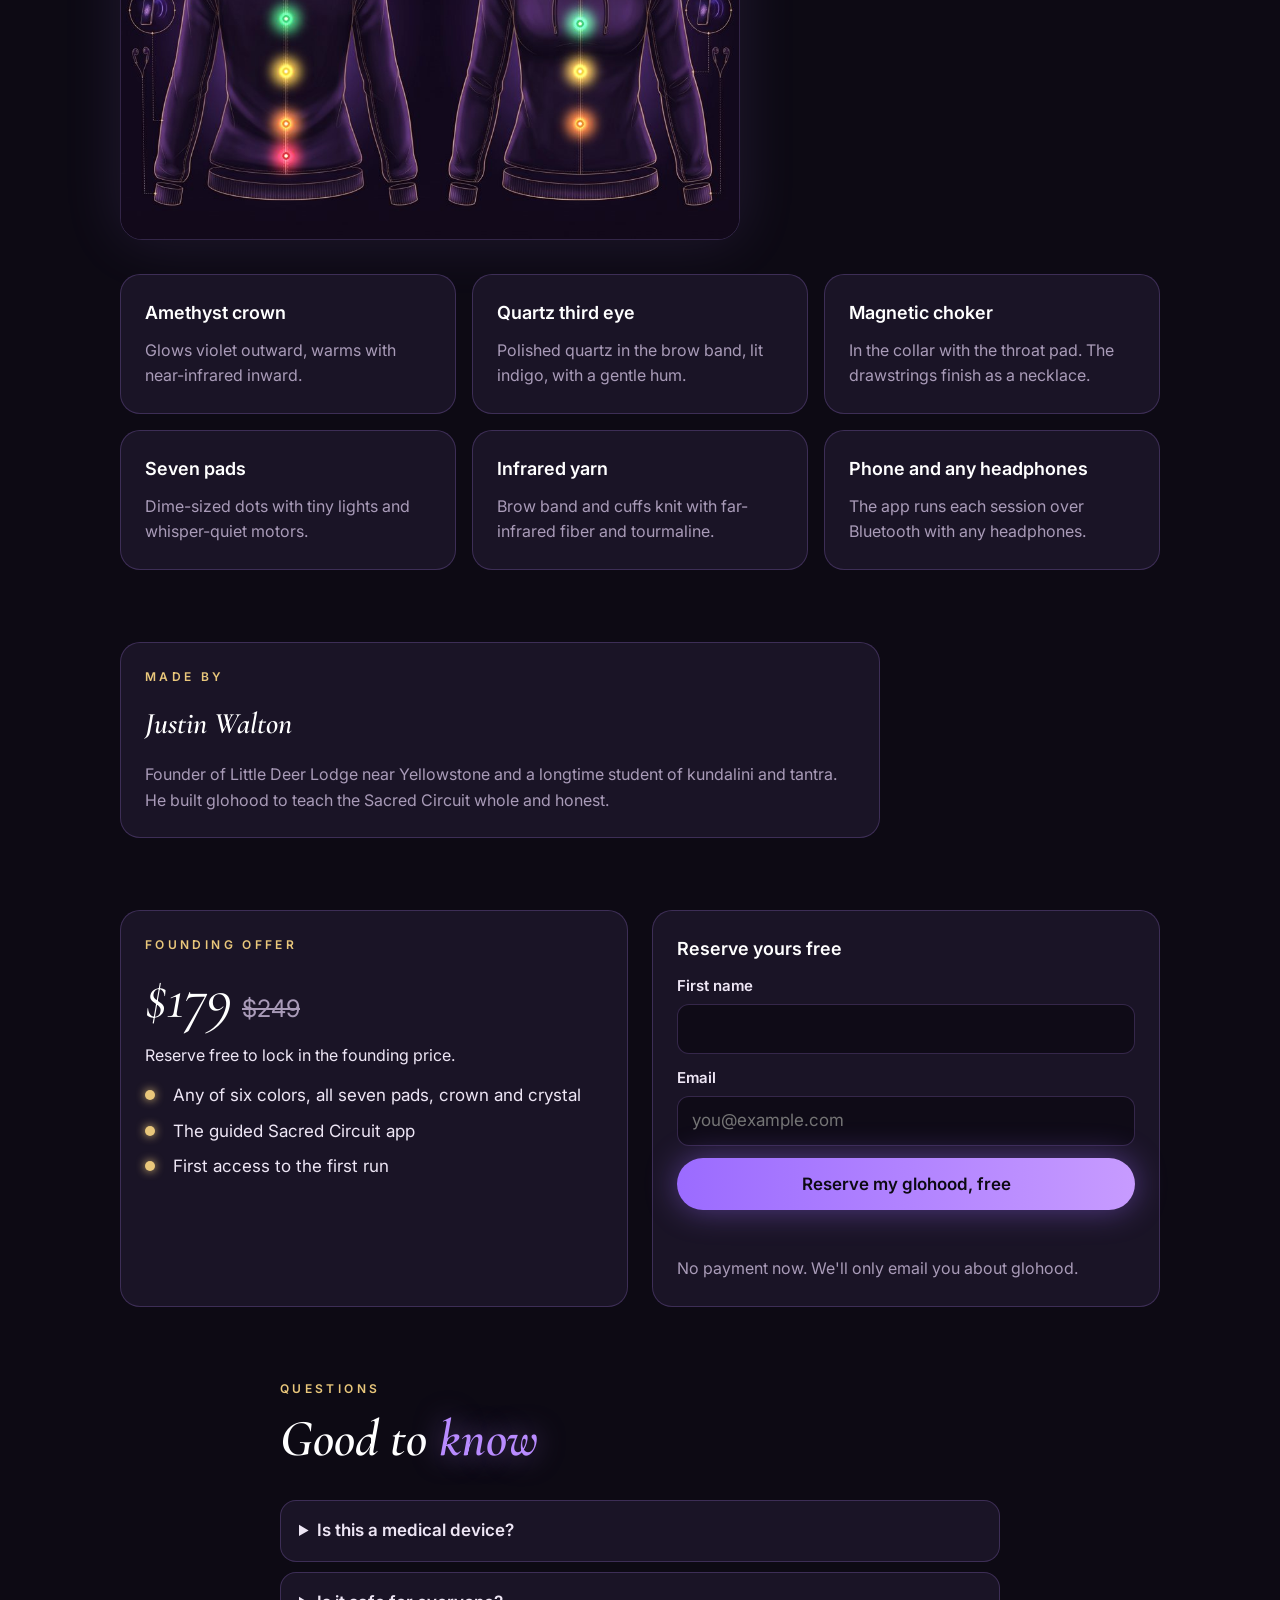
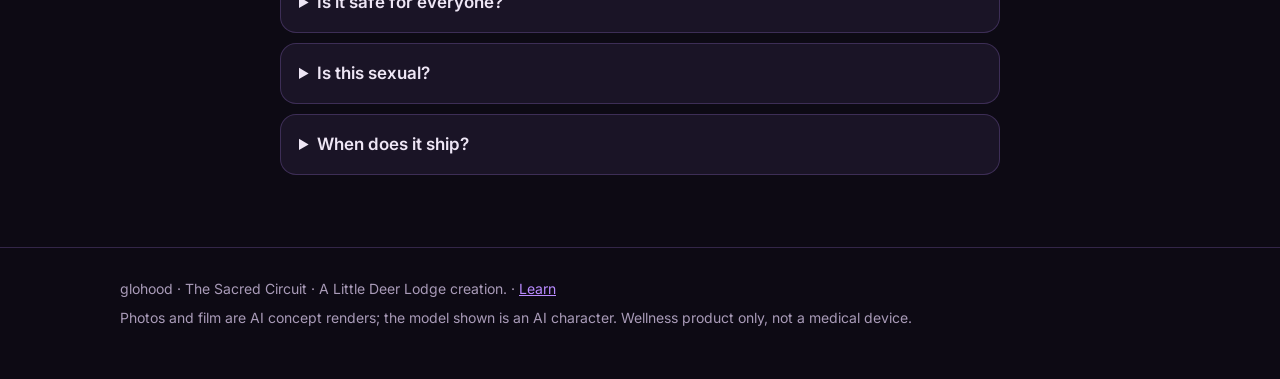
==== commit 1805375d: "Top film v7: chakra frequency line and music fade-out ending Co-Authored-By: Claude Opus 5.5 <norepl" ====
--- a/index.html
+++ b/index.html
@@ -187,7 +187,7 @@
 
 <section class="inside-vid" aria-label="Inside the glohood">
   <div class="wrap">
-    <div class="vbox"><video id="topfilm" src="https://d2ol7oe51mr4n9.cloudfront.net/user_3Drbwyhih8zMI5PH5GwlVDdw9tV/5ccf6bcc-d696-41a1-977a-d3a11237696b.mp4" poster="https://d2ol7oe51mr4n9.cloudfront.net/user_3Drbwyhih8zMI5PH5GwlVDdw9tV/e377fe7f-158b-437a-9db7-d38b87ce626b.jpg" playsinline preload="metadata" aria-label="The glohood turning in parts, showing each of its twelve lights front and back, narrated by Lulu (AI voice)"></video><button type="button" class="playbig" id="playbig" aria-label="Play the glohood film with sound"><span class="tri"></span><span class="pl">Play &middot; with sound</span></button><button type="button" class="snd" id="snd" aria-pressed="true" hidden>&#128266; Sound off</button></div>
+    <div class="vbox"><video id="topfilm" src="https://d2ol7oe51mr4n9.cloudfront.net/user_3Drbwyhih8zMI5PH5GwlVDdw9tV/a0086018-fe4a-49c2-a817-2d6bb383af63.mp4" poster="https://d2ol7oe51mr4n9.cloudfront.net/user_3Drbwyhih8zMI5PH5GwlVDdw9tV/83f8a273-506a-4559-958e-06146a14ad57.jpg" playsinline preload="metadata" aria-label="The glohood turning in parts, showing each of its twelve lights front and back, narrated by Lulu (AI voice)"></video><button type="button" class="playbig" id="playbig" aria-label="Play the glohood film with sound"><span class="tri"></span><span class="pl">Play &middot; with sound</span></button><button type="button" class="snd" id="snd" aria-pressed="true" hidden>&#128266; Sound off</button></div>
     <p class="vnote">Voice: Lulu, an AI voice.</p>
   </div>
 </section>
